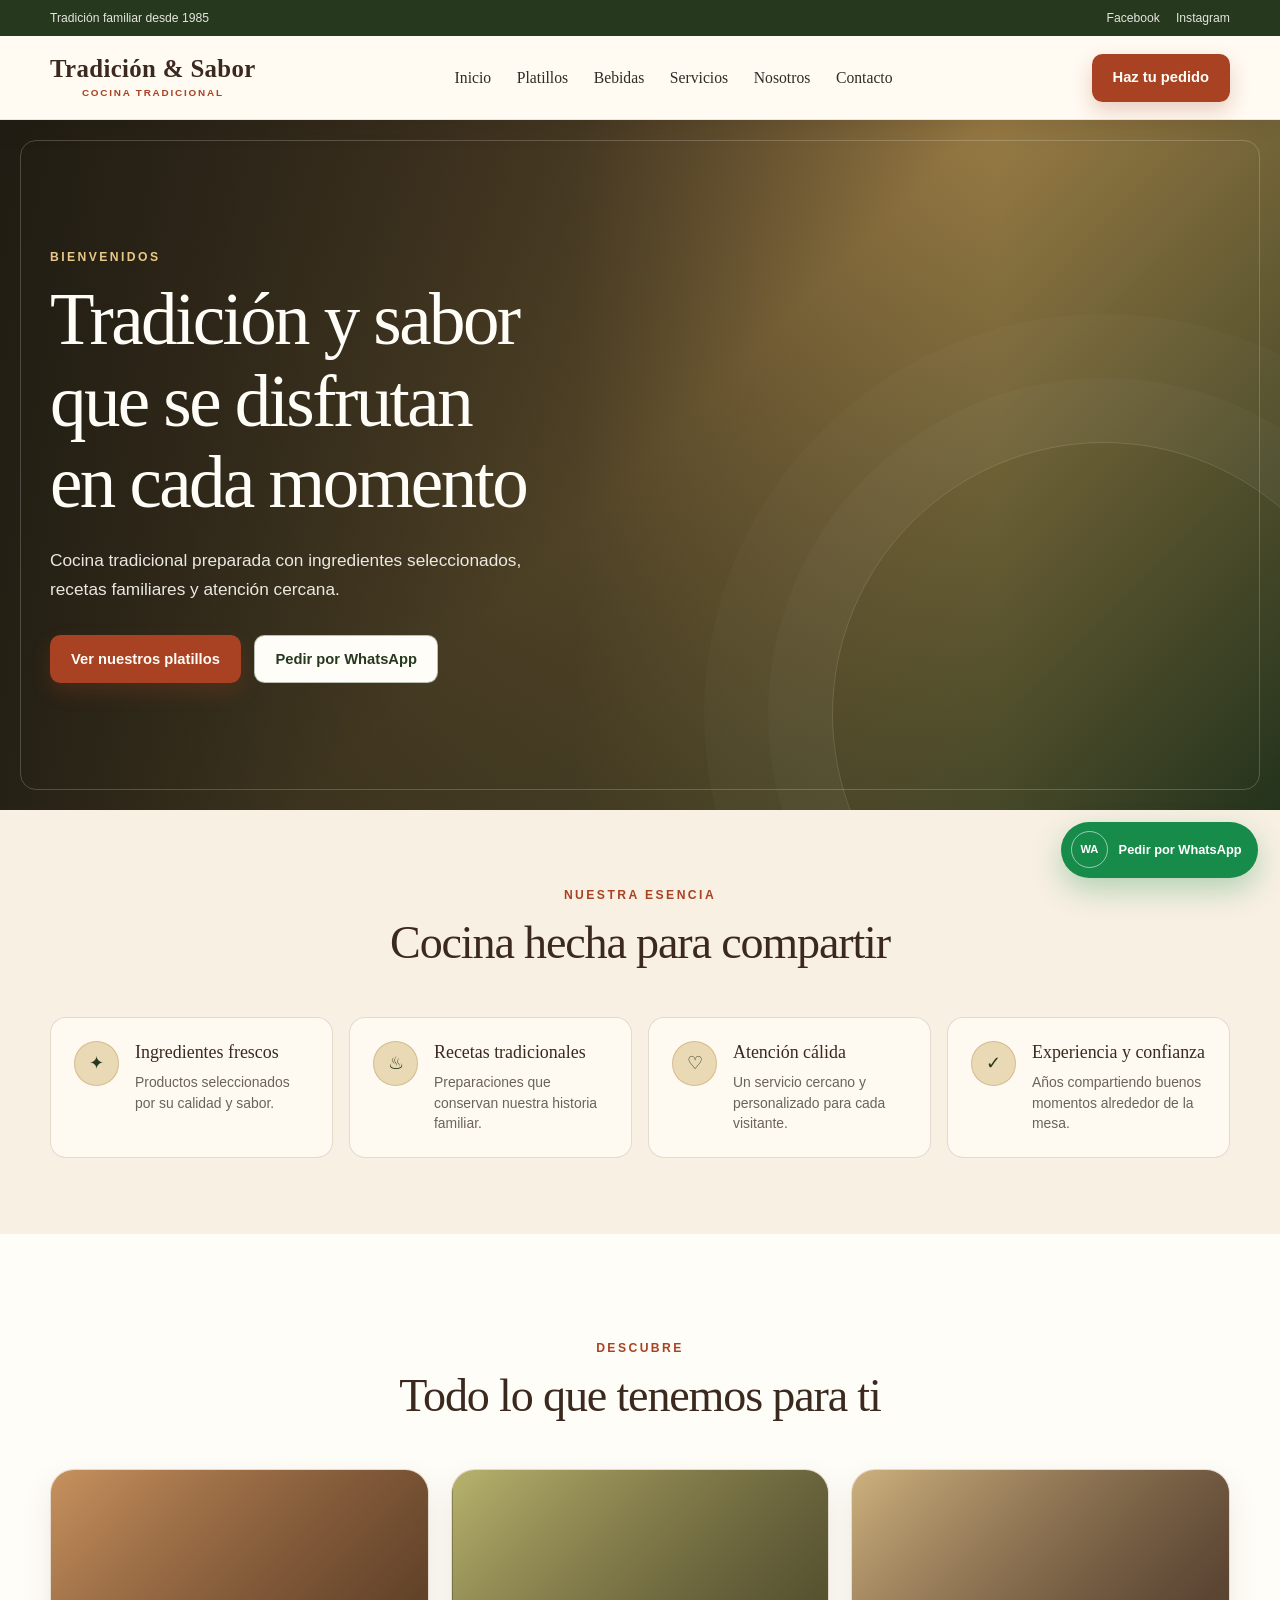
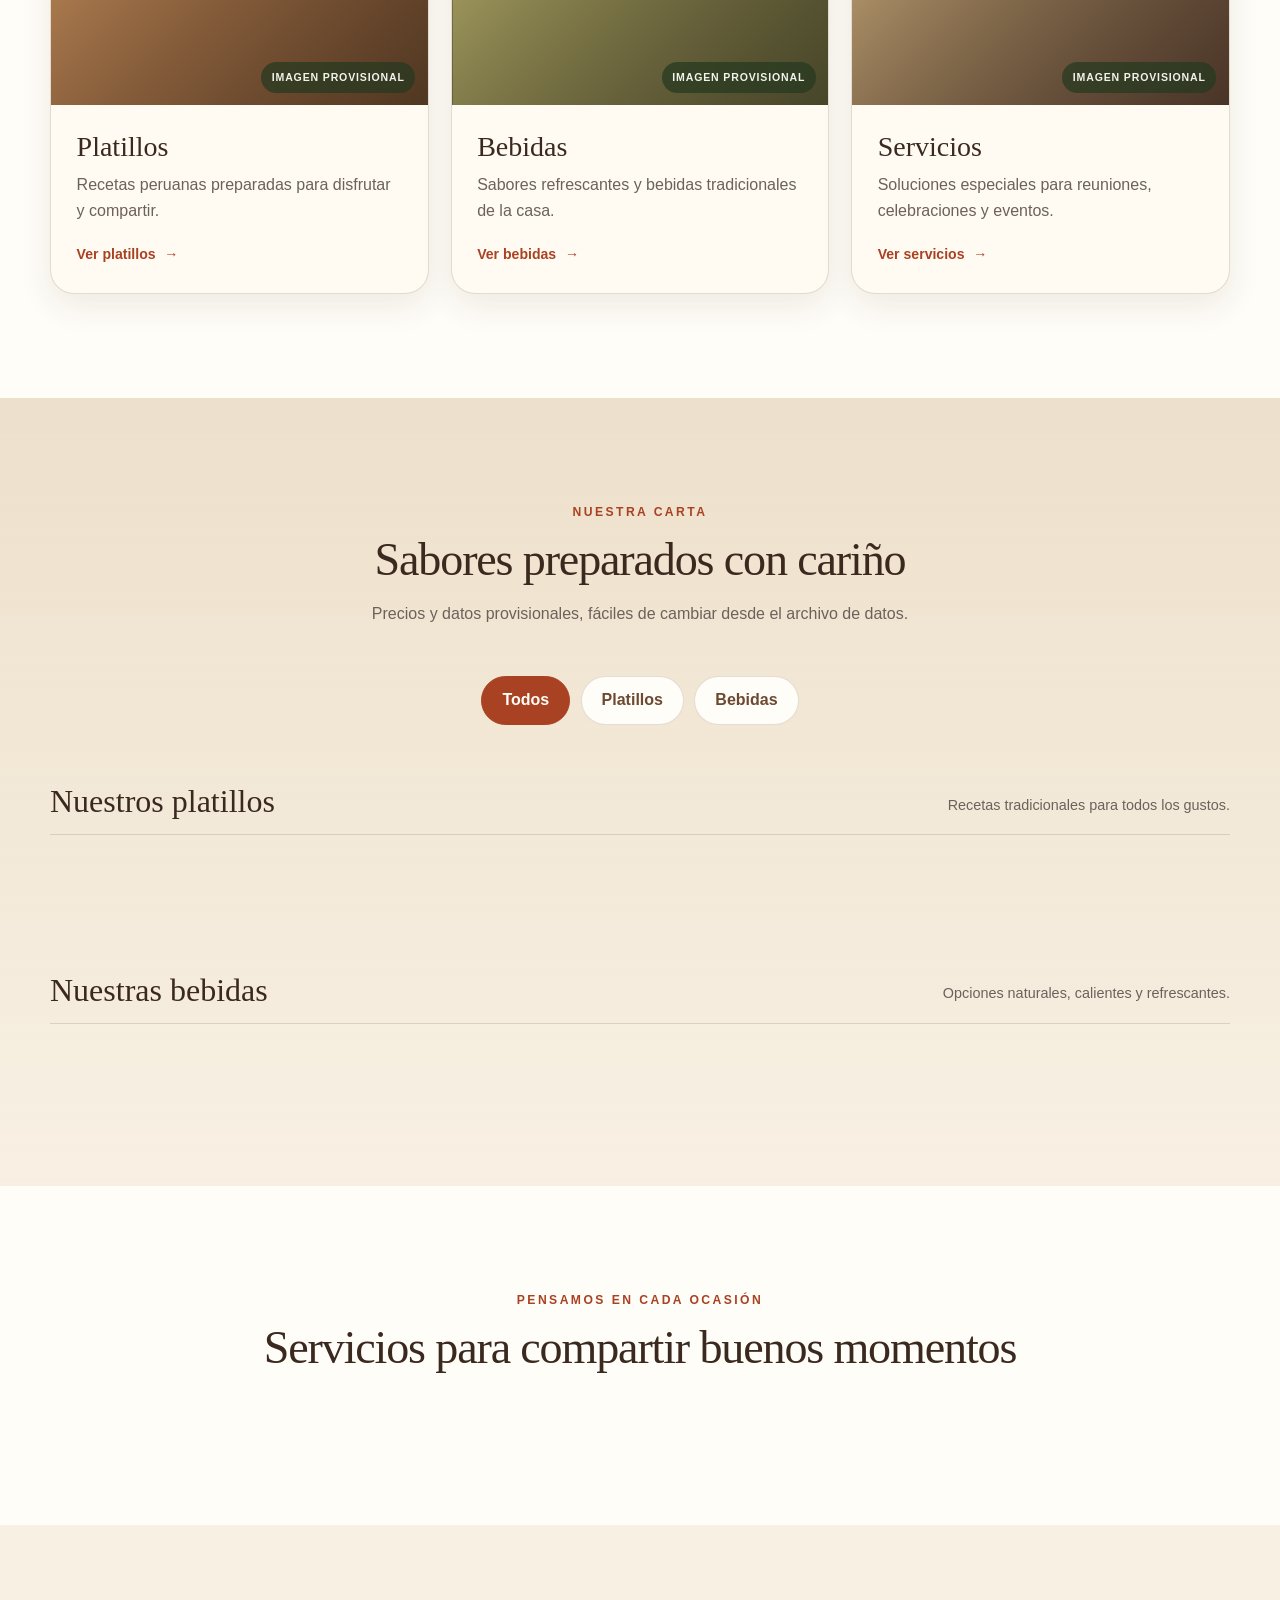
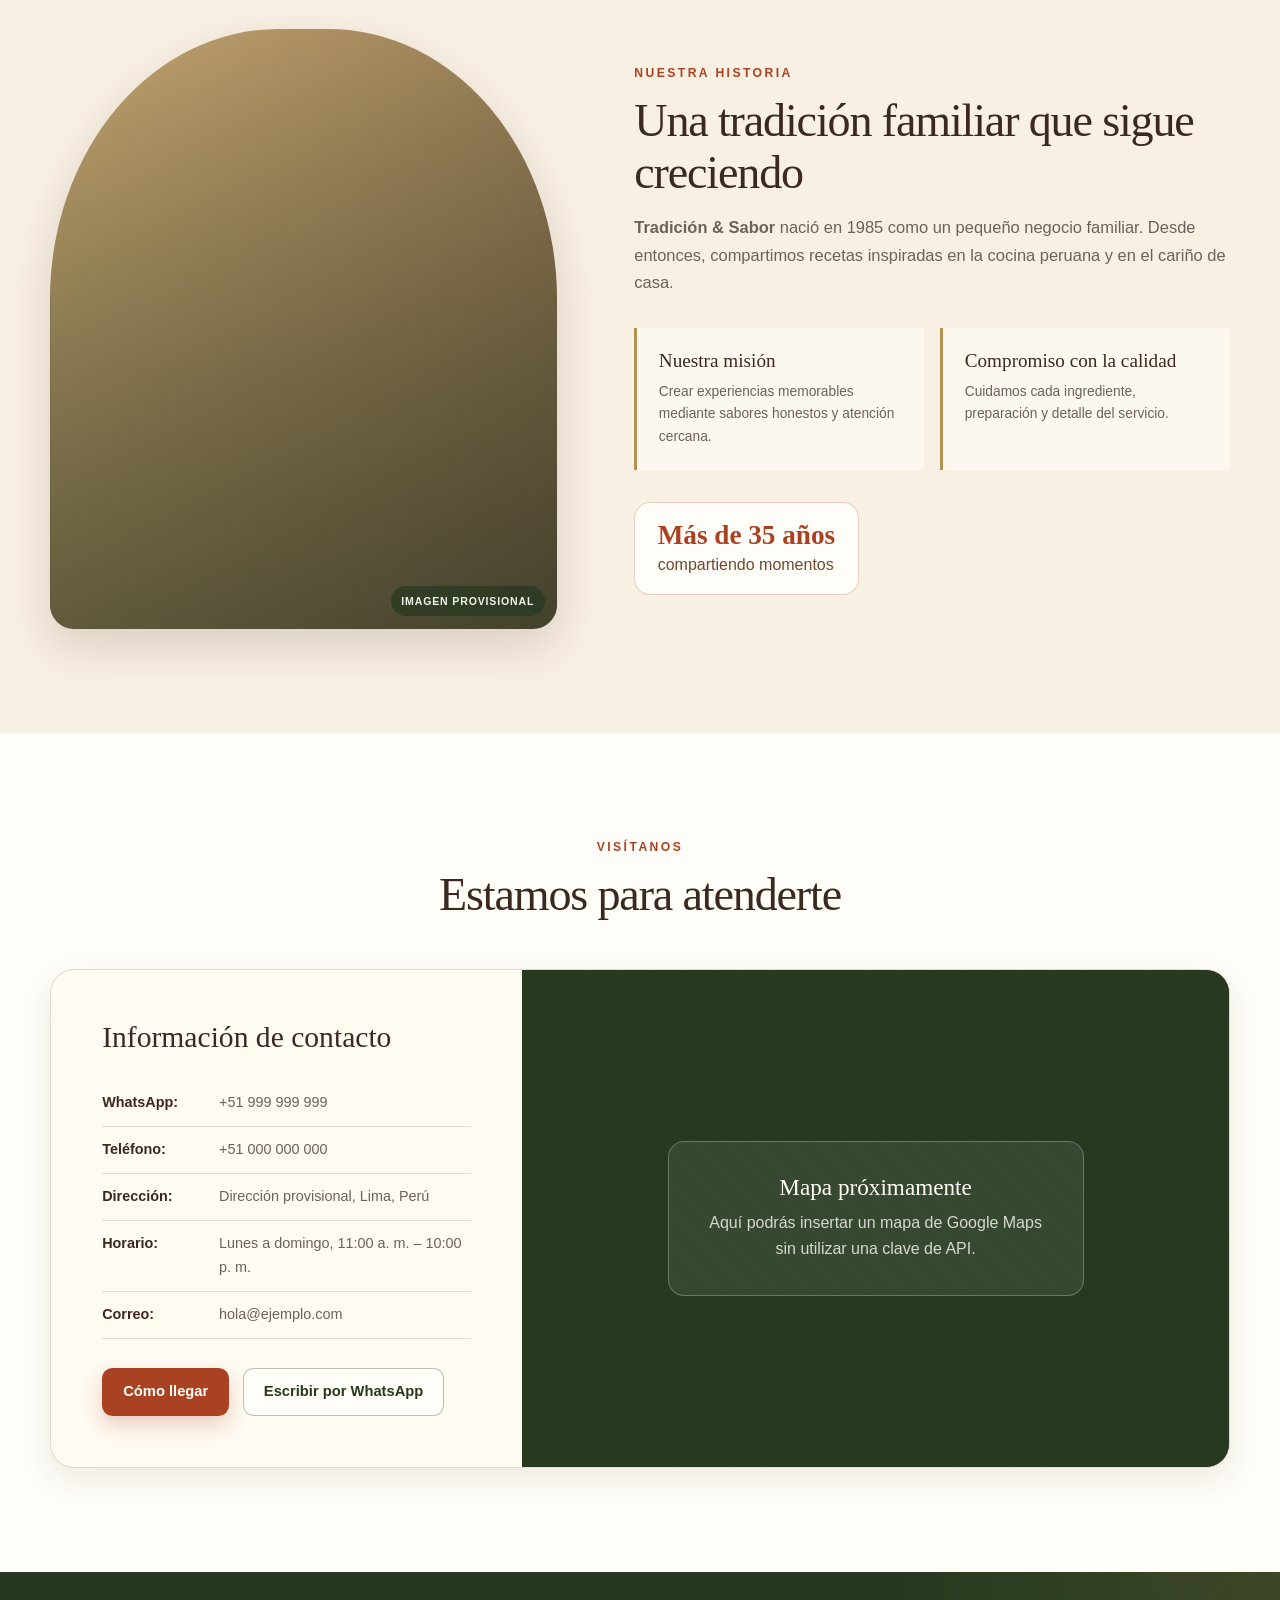
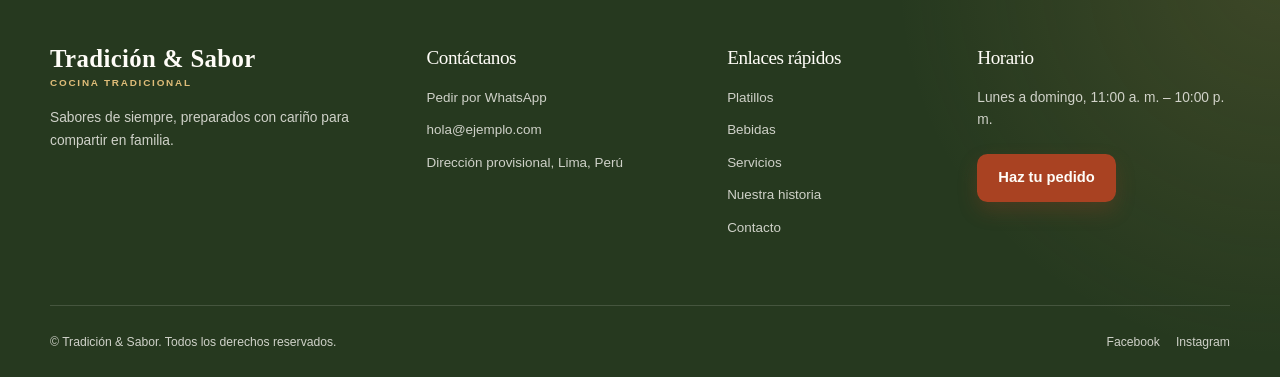
==== index.html @ 1f3e3277 "Publicar primera versión del sitio" ====
<!doctype html>
<html lang="es">
  <head>
    <meta charset="UTF-8">
    <meta name="viewport" content="width=device-width, initial-scale=1.0">
    <meta
      name="description"
      content="Tradición & Sabor: cocina peruana tradicional, bebidas de la casa y atención cálida para cada ocasión."
    >
    <title>Tradición &amp; Sabor | Cocina tradicional peruana</title>

    <link rel="stylesheet" href="css/styles.css">
    <link rel="stylesheet" href="css/responsive.css">
    <link rel="stylesheet" href="css/animations.css">

    <script src="js/data.js" defer></script>
    <script src="js/whatsapp.js" defer></script>
    <script src="js/modal.js" defer></script>
    <script src="js/app.js" defer></script>
  </head>
  <body>
    <a class="skip-link" href="#contenido-principal">Saltar al contenido principal</a>

    <header class="site-header" id="inicio">
      <div class="barra-superior">
        <div class="contenedor barra-superior__contenido">
          <p data-negocio="fraseTradicion">Tradición familiar desde 1985</p>

          <nav class="redes-sociales" aria-label="Redes sociales">
            <a
              href="#"
              data-red-social="facebook"
              target="_blank"
              rel="noopener noreferrer"
              aria-label="Visitar Facebook de Tradición y Sabor"
            >
              Facebook
            </a>
            <a
              href="#"
              data-red-social="instagram"
              target="_blank"
              rel="noopener noreferrer"
              aria-label="Visitar Instagram de Tradición y Sabor"
            >
              Instagram
            </a>
          </nav>
        </div>
      </div>

      <div class="navegacion-principal">
        <div class="contenedor navegacion-principal__contenido">
          <a class="marca" href="#inicio" aria-label="Tradición y Sabor, ir al inicio">
            <span class="marca__nombre" data-negocio="nombre">Tradición &amp; Sabor</span>
            <span class="marca__descripcion">Cocina tradicional</span>
          </a>

          <button
            class="boton-menu"
            id="boton-menu"
            type="button"
            aria-label="Abrir menú de navegación"
            aria-controls="menu-principal"
            aria-expanded="false"
          >
            <span aria-hidden="true"></span>
            <span aria-hidden="true"></span>
            <span aria-hidden="true"></span>
          </button>

          <nav class="menu-principal" id="menu-principal" aria-label="Navegación principal">
            <ul>
              <li><a href="#inicio">Inicio</a></li>
              <li><a href="#platillos">Platillos</a></li>
              <li><a href="#bebidas">Bebidas</a></li>
              <li><a href="#servicios">Servicios</a></li>
              <li><a href="#nosotros">Nosotros</a></li>
              <li><a href="#contacto">Contacto</a></li>
            </ul>
          </nav>

          <a class="boton boton--principal boton-pedido-header" href="#" data-whatsapp="general">
            Haz tu pedido
          </a>
        </div>
      </div>
    </header>

    <main id="contenido-principal">
      <section class="hero" aria-labelledby="titulo-principal">
        <div class="hero__imagen" role="img" aria-label="Ambiente cálido de un restaurante tradicional">
          <div class="contenedor hero__contenido">
            <p class="etiqueta">Bienvenidos</p>
            <h1 id="titulo-principal">Tradición y sabor que se disfrutan en cada momento</h1>
            <p>
              Cocina tradicional preparada con ingredientes seleccionados, recetas familiares y
              atención cercana.
            </p>

            <div class="grupo-botones">
              <a class="boton boton--principal" href="#platillos">Ver nuestros platillos</a>
              <a class="boton boton--secundario" href="#" data-whatsapp="general">
                Pedir por WhatsApp
              </a>
            </div>
          </div>
        </div>
      </section>

      <section class="valores seccion" aria-labelledby="titulo-valores">
        <div class="contenedor">
          <div class="encabezado-seccion">
            <p class="etiqueta">Nuestra esencia</p>
            <h2 id="titulo-valores">Cocina hecha para compartir</h2>
          </div>

          <ul class="valores__lista">
            <li class="valor">
              <span class="valor__icono" aria-hidden="true">✦</span>
              <div>
                <h3>Ingredientes frescos</h3>
                <p>Productos seleccionados por su calidad y sabor.</p>
              </div>
            </li>
            <li class="valor">
              <span class="valor__icono" aria-hidden="true">♨</span>
              <div>
                <h3>Recetas tradicionales</h3>
                <p>Preparaciones que conservan nuestra historia familiar.</p>
              </div>
            </li>
            <li class="valor">
              <span class="valor__icono" aria-hidden="true">♡</span>
              <div>
                <h3>Atención cálida</h3>
                <p>Un servicio cercano y personalizado para cada visitante.</p>
              </div>
            </li>
            <li class="valor">
              <span class="valor__icono" aria-hidden="true">✓</span>
              <div>
                <h3>Experiencia y confianza</h3>
                <p>Años compartiendo buenos momentos alrededor de la mesa.</p>
              </div>
            </li>
          </ul>
        </div>
      </section>

      <section class="categorias seccion" aria-labelledby="titulo-categorias">
        <div class="contenedor">
          <div class="encabezado-seccion">
            <p class="etiqueta">Descubre</p>
            <h2 id="titulo-categorias">Todo lo que tenemos para ti</h2>
          </div>

          <div class="categorias__cuadricula">
            <article class="categoria categoria--platillos">
              <div class="categoria__imagen" role="img" aria-label="Selección de platillos tradicionales"></div>
              <div class="categoria__contenido">
                <h3>Platillos</h3>
                <p>Recetas peruanas preparadas para disfrutar y compartir.</p>
                <a href="#platillos">Ver platillos <span aria-hidden="true">→</span></a>
              </div>
            </article>

            <article class="categoria categoria--bebidas">
              <div class="categoria__imagen" role="img" aria-label="Bebidas tradicionales y refrescantes"></div>
              <div class="categoria__contenido">
                <h3>Bebidas</h3>
                <p>Sabores refrescantes y bebidas tradicionales de la casa.</p>
                <a href="#bebidas">Ver bebidas <span aria-hidden="true">→</span></a>
              </div>
            </article>

            <article class="categoria categoria--servicios">
              <div class="categoria__imagen" role="img" aria-label="Mesa preparada para una celebración"></div>
              <div class="categoria__contenido">
                <h3>Servicios</h3>
                <p>Soluciones especiales para reuniones, celebraciones y eventos.</p>
                <a href="#servicios">Ver servicios <span aria-hidden="true">→</span></a>
              </div>
            </article>
          </div>
        </div>
      </section>

      <section class="carta seccion" id="carta" aria-labelledby="titulo-carta">
        <div class="contenedor">
          <div class="encabezado-seccion">
            <p class="etiqueta">Nuestra carta</p>
            <h2 id="titulo-carta">Sabores preparados con cariño</h2>
            <p>Precios y datos provisionales, fáciles de cambiar desde el archivo de datos.</p>
          </div>

          <div class="filtros" role="group" aria-label="Filtrar productos">
            <button class="filtro activo" type="button" data-filtro="todos" aria-pressed="true">
              Todos
            </button>
            <button class="filtro" type="button" data-filtro="platillo" aria-pressed="false">
              Platillos
            </button>
            <button class="filtro" type="button" data-filtro="bebida" aria-pressed="false">
              Bebidas
            </button>
          </div>

          <section class="grupo-productos" id="platillos" data-grupo="platillo" aria-labelledby="titulo-platillos">
            <div class="grupo-productos__encabezado">
              <h3 id="titulo-platillos">Nuestros platillos</h3>
              <p>Recetas tradicionales para todos los gustos.</p>
            </div>
            <div class="productos-cuadricula" id="lista-platillos" aria-live="polite">
              <!-- Las tarjetas de platillos se crearán desde js/data.js en la Etapa 6. -->
            </div>
          </section>

          <section class="grupo-productos" id="bebidas" data-grupo="bebida" aria-labelledby="titulo-bebidas">
            <div class="grupo-productos__encabezado">
              <h3 id="titulo-bebidas">Nuestras bebidas</h3>
              <p>Opciones naturales, calientes y refrescantes.</p>
            </div>
            <div class="productos-cuadricula" id="lista-bebidas" aria-live="polite">
              <!-- Las tarjetas de bebidas se crearán desde js/data.js en la Etapa 6. -->
            </div>
          </section>

          <p class="mensaje-sin-resultados" id="mensaje-sin-resultados" hidden>
            No hay productos disponibles para este filtro.
          </p>
        </div>
      </section>

      <section class="servicios seccion" id="servicios" aria-labelledby="titulo-servicios">
        <div class="contenedor">
          <div class="encabezado-seccion">
            <p class="etiqueta">Pensamos en cada ocasión</p>
            <h2 id="titulo-servicios">Servicios para compartir buenos momentos</h2>
          </div>

          <div class="servicios__cuadricula" id="lista-servicios">
            <!-- Las tarjetas de servicios se crearán desde js/data.js en la Etapa 6. -->
          </div>
        </div>
      </section>

      <section class="historia seccion" id="nosotros" aria-labelledby="titulo-historia">
        <div class="contenedor historia__distribucion">
          <div
            class="historia__imagen"
            role="img"
            aria-label="Familia compartiendo la tradición de su cocina"
          ></div>

          <div class="historia__contenido">
            <p class="etiqueta">Nuestra historia</p>
            <h2 id="titulo-historia">Una tradición familiar que sigue creciendo</h2>
            <p>
              <strong data-negocio="nombre">Tradición &amp; Sabor</strong> nació en
              <span data-negocio="fundacion">1985</span> como un pequeño negocio familiar. Desde
              entonces, compartimos recetas inspiradas en la cocina peruana y en el cariño de casa.
            </p>

            <div class="historia__detalle">
              <article>
                <h3>Nuestra misión</h3>
                <p>Crear experiencias memorables mediante sabores honestos y atención cercana.</p>
              </article>
              <article>
                <h3>Compromiso con la calidad</h3>
                <p>Cuidamos cada ingrediente, preparación y detalle del servicio.</p>
              </article>
            </div>

            <p class="historia__cifra">
              <strong>Más de 35 años</strong>
              <span>compartiendo momentos</span>
            </p>
          </div>
        </div>
      </section>

      <section class="contacto seccion" id="contacto" aria-labelledby="titulo-contacto">
        <div class="contenedor">
          <div class="encabezado-seccion">
            <p class="etiqueta">Visítanos</p>
            <h2 id="titulo-contacto">Estamos para atenderte</h2>
          </div>

          <div class="contacto__distribucion">
            <address class="contacto__datos">
              <h3>Información de contacto</h3>
              <ul>
                <li>
                  <strong>WhatsApp:</strong>
                  <a href="#" data-whatsapp="general" data-negocio="whatsappVisible">
                    +51 999 999 999
                  </a>
                </li>
                <li>
                  <strong>Teléfono:</strong>
                  <a href="tel:+51000000000" data-negocio="telefono">+51 000 000 000</a>
                </li>
                <li>
                  <strong>Dirección:</strong>
                  <span data-negocio="direccion">Dirección provisional, Lima, Perú</span>
                </li>
                <li>
                  <strong>Horario:</strong>
                  <span data-negocio="horario">Lunes a domingo, 11:00 a. m. – 10:00 p. m.</span>
                </li>
                <li>
                  <strong>Correo:</strong>
                  <a href="mailto:hola@ejemplo.com" data-negocio="correo">hola@ejemplo.com</a>
                </li>
              </ul>

              <div class="grupo-botones">
                <a
                  class="boton boton--principal"
                  href="#"
                  data-negocio-enlace="comoLlegar"
                  target="_blank"
                  rel="noopener noreferrer"
                >
                  Cómo llegar
                </a>
                <a class="boton boton--secundario" href="#" data-whatsapp="general">
                  Escribir por WhatsApp
                </a>
              </div>
            </address>

            <div class="mapa-provisional" role="region" aria-label="Ubicación del negocio">
              <div>
                <h3>Mapa próximamente</h3>
                <p>Aquí podrás insertar un mapa de Google Maps sin utilizar una clave de API.</p>
              </div>
            </div>
          </div>
        </div>
      </section>
    </main>

    <footer class="pie-pagina">
      <div class="contenedor pie-pagina__cuadricula">
        <div class="pie-pagina__marca">
          <a class="marca marca--pie" href="#inicio">
            <span class="marca__nombre" data-negocio="nombre">Tradición &amp; Sabor</span>
            <span class="marca__descripcion">Cocina tradicional</span>
          </a>
          <p>Sabores de siempre, preparados con cariño para compartir en familia.</p>
        </div>

        <div>
          <h2 class="pie-pagina__titulo">Contáctanos</h2>
          <ul>
            <li><a href="#" data-whatsapp="general">Pedir por WhatsApp</a></li>
            <li><a href="mailto:hola@ejemplo.com" data-negocio="correo">hola@ejemplo.com</a></li>
            <li><span data-negocio="direccion">Dirección provisional, Lima, Perú</span></li>
          </ul>
        </div>

        <div>
          <h2 class="pie-pagina__titulo">Enlaces rápidos</h2>
          <nav aria-label="Navegación del pie de página">
            <ul>
              <li><a href="#platillos">Platillos</a></li>
              <li><a href="#bebidas">Bebidas</a></li>
              <li><a href="#servicios">Servicios</a></li>
              <li><a href="#nosotros">Nuestra historia</a></li>
              <li><a href="#contacto">Contacto</a></li>
            </ul>
          </nav>
        </div>

        <div>
          <h2 class="pie-pagina__titulo">Horario</h2>
          <p data-negocio="horario">Lunes a domingo, 11:00 a. m. – 10:00 p. m.</p>
          <a class="boton boton--principal" href="#" data-whatsapp="general">Haz tu pedido</a>
        </div>
      </div>

      <div class="contenedor pie-pagina__inferior">
        <p>
          © <span id="anio-actual"></span>
          <span data-negocio="nombre">Tradición &amp; Sabor</span>. Todos los derechos reservados.
        </p>
        <nav aria-label="Redes sociales del pie de página">
          <a href="#" data-red-social="facebook" target="_blank" rel="noopener noreferrer">
            Facebook
          </a>
          <a href="#" data-red-social="instagram" target="_blank" rel="noopener noreferrer">
            Instagram
          </a>
        </nav>
      </div>
    </footer>

    <button
      class="boton-whatsapp-flotante"
      id="whatsapp-flotante"
      type="button"
      aria-label="Realizar un pedido por WhatsApp"
      data-whatsapp="general"
    >
      <span aria-hidden="true">WA</span>
      <span class="boton-whatsapp-flotante__texto">Pedir por WhatsApp</span>
    </button>

    <div class="modal" id="modal-producto" hidden>
      <div class="modal__fondo" data-cerrar-modal></div>
      <section
        class="modal__contenido"
        role="dialog"
        aria-modal="true"
        aria-labelledby="modal-titulo"
        aria-describedby="modal-descripcion"
        tabindex="-1"
      >
        <button
          class="modal__cerrar"
          id="modal-cerrar"
          type="button"
          aria-label="Cerrar información del producto"
          data-cerrar-modal
        >
          ×
        </button>

        <div class="modal__imagen-contenedor">
          <img id="modal-imagen" src="" alt="">
        </div>

        <div class="modal__informacion">
          <p class="etiqueta" id="modal-categoria"></p>
          <h2 id="modal-titulo"></h2>
          <p class="modal__precio" id="modal-precio"></p>
          <p id="modal-descripcion"></p>

          <h3>Ingredientes</h3>
          <ul id="modal-ingredientes"></ul>

          <div class="modal__alergenos" id="modal-alergenos">
            <h3>Alérgenos</h3>
            <p id="modal-alergenos-texto"></p>
          </div>

          <a class="boton boton--principal" id="modal-whatsapp" href="#" data-whatsapp="producto">
            Pedir por WhatsApp
          </a>
        </div>
      </section>
    </div>
  </body>
</html>
---- css/styles.css ----
/* =========================================================
   1. VARIABLES EDITABLES
   Cambia aquí colores, tipografías, tamaños y sombras.
   ========================================================= */
:root {
  --color-crema: #f8f0e3;
  --color-crema-claro: #fffaf2;
  --color-beige: #eadbc4;
  --color-beige-oscuro: #d9c29c;
  --color-terracota: #a94222;
  --color-terracota-oscuro: #813018;
  --color-marron: #6d4931;
  --color-marron-oscuro: #3b291f;
  --color-dorado: #b59150;
  --color-verde: #26391f;
  --color-verde-claro: #38502f;
  --color-blanco-calido: #fffdf8;
  --color-texto: #332b26;
  --color-texto-suave: #6b625b;
  --color-borde: rgba(109, 73, 49, 0.18);
  --color-whatsapp: #178c4a;

  --fuente-titulos: Georgia, "Times New Roman", serif;
  --fuente-textos: "Segoe UI", Tahoma, Geneva, Verdana, sans-serif;

  --ancho-contenido: 1180px;
  --radio-pequeno: 0.65rem;
  --radio-medio: 1rem;
  --radio-grande: 1.5rem;
  --sombra-suave: 0 12px 32px rgba(61, 39, 24, 0.09);
  --sombra-media: 0 18px 45px rgba(61, 39, 24, 0.16);
  --transicion: 180ms ease;
}

/* =========================================================
   2. BASE Y NORMALIZACIÓN
   ========================================================= */
*,
*::before,
*::after {
  box-sizing: border-box;
}

html {
  scroll-behavior: smooth;
  scroll-padding-top: 8.5rem;
}

body {
  min-width: 320px;
  margin: 0;
  overflow-x: hidden;
  color: var(--color-texto);
  background:
    radial-gradient(circle at 15% 10%, rgba(181, 145, 80, 0.08), transparent 22rem),
    var(--color-crema-claro);
  font-family: var(--fuente-textos);
  font-size: 1rem;
  line-height: 1.65;
  -webkit-font-smoothing: antialiased;
}

body.modal-abierto {
  overflow: hidden;
}

img {
  display: block;
  max-width: 100%;
}

a {
  color: inherit;
  text-decoration: none;
}

button,
input,
textarea,
select {
  font: inherit;
}

button,
a {
  -webkit-tap-highlight-color: transparent;
}

button {
  color: inherit;
}

ul {
  margin: 0;
  padding: 0;
  list-style: none;
}

p,
h1,
h2,
h3 {
  margin-top: 0;
}

h1,
h2,
h3 {
  color: var(--color-marron-oscuro);
  font-family: var(--fuente-titulos);
  font-weight: 500;
  line-height: 1.12;
}

h1 {
  max-width: 14ch;
  margin-bottom: 1.4rem;
  font-size: clamp(3rem, 5.7vw, 5.35rem);
  letter-spacing: -0.035em;
}

h2 {
  margin-bottom: 1rem;
  font-size: clamp(2.15rem, 3.6vw, 3.5rem);
  letter-spacing: -0.025em;
}

h3 {
  margin-bottom: 0.6rem;
  font-size: 1.45rem;
}

:focus-visible {
  outline: 3px solid var(--color-dorado);
  outline-offset: 4px;
}

::selection {
  color: var(--color-blanco-calido);
  background: var(--color-terracota);
}

[hidden] {
  display: none !important;
}

.contenedor {
  width: min(calc(100% - 3rem), var(--ancho-contenido));
  margin-inline: auto;
}

.seccion {
  padding-block: 6.5rem;
}

.skip-link {
  position: fixed;
  top: 0.75rem;
  left: 0.75rem;
  z-index: 2000;
  padding: 0.7rem 1rem;
  border-radius: var(--radio-pequeno);
  color: var(--color-blanco-calido);
  background: var(--color-terracota);
  font-weight: 700;
  transform: translateY(-160%);
}

.skip-link:focus {
  transform: translateY(0);
}

.etiqueta {
  margin-bottom: 0.75rem;
  color: var(--color-terracota);
  font-size: 0.76rem;
  font-weight: 800;
  letter-spacing: 0.2em;
  text-transform: uppercase;
}

.encabezado-seccion {
  max-width: 760px;
  margin: 0 auto 3rem;
  text-align: center;
}

.encabezado-seccion > p:last-child {
  max-width: 620px;
  margin-right: auto;
  margin-bottom: 0;
  margin-left: auto;
  color: var(--color-texto-suave);
}

/* =========================================================
   3. BOTONES
   ========================================================= */
.boton {
  display: inline-flex;
  min-height: 3rem;
  align-items: center;
  justify-content: center;
  gap: 0.55rem;
  padding: 0.78rem 1.25rem;
  border: 1px solid transparent;
  border-radius: var(--radio-pequeno);
  font-size: 0.92rem;
  font-weight: 750;
  line-height: 1.2;
  cursor: pointer;
  transition:
    color var(--transicion),
    background-color var(--transicion),
    border-color var(--transicion),
    transform var(--transicion),
    box-shadow var(--transicion);
}

.boton:hover {
  transform: translateY(-2px);
}

.boton--principal {
  color: var(--color-blanco-calido);
  background: var(--color-terracota);
  box-shadow: 0 9px 20px rgba(169, 66, 34, 0.24);
}

.boton--principal:hover {
  background: var(--color-terracota-oscuro);
  box-shadow: 0 12px 24px rgba(129, 48, 24, 0.28);
}

.boton--secundario {
  color: var(--color-verde);
  border-color: rgba(38, 57, 31, 0.32);
  background: var(--color-blanco-calido);
}

.boton--secundario:hover {
  border-color: var(--color-verde);
  background: var(--color-crema);
}

.grupo-botones {
  display: flex;
  flex-wrap: wrap;
  gap: 0.85rem;
}

/* =========================================================
   4. ENCABEZADO Y NAVEGACIÓN
   ========================================================= */
.site-header {
  position: sticky;
  top: 0;
  z-index: 1000;
  box-shadow: 0 6px 24px rgba(34, 28, 21, 0.12);
}

.barra-superior {
  color: rgba(255, 253, 248, 0.88);
  background: var(--color-verde);
}

.barra-superior__contenido {
  display: flex;
  min-height: 2.25rem;
  align-items: center;
  justify-content: space-between;
  gap: 1.5rem;
  font-size: 0.76rem;
}

.barra-superior p {
  margin: 0;
}

.redes-sociales {
  display: flex;
  gap: 1rem;
}

.redes-sociales a,
.pie-pagina__inferior a {
  transition: color var(--transicion);
}

.redes-sociales a:hover,
.pie-pagina__inferior a:hover {
  color: #e2bf7b;
}

.navegacion-principal {
  border-bottom: 1px solid rgba(109, 73, 49, 0.12);
  background: rgba(255, 250, 242, 0.97);
  backdrop-filter: blur(14px);
}

.navegacion-principal__contenido {
  display: grid;
  min-height: 5.2rem;
  grid-template-columns: auto 1fr auto;
  align-items: center;
  gap: 2rem;
}

.marca {
  display: inline-flex;
  flex-direction: column;
  align-items: center;
  color: var(--color-marron-oscuro);
  line-height: 1;
}

.marca__nombre {
  font-family: var(--fuente-titulos);
  font-size: 1.55rem;
  font-weight: 700;
  letter-spacing: 0.015em;
}

.marca__descripcion {
  margin-top: 0.35rem;
  color: var(--color-terracota);
  font-size: 0.62rem;
  font-weight: 800;
  letter-spacing: 0.18em;
  text-transform: uppercase;
}

.menu-principal {
  justify-self: center;
}

.menu-principal ul {
  display: flex;
  align-items: center;
  gap: clamp(1rem, 2vw, 1.8rem);
}

.menu-principal a {
  position: relative;
  display: block;
  padding-block: 0.85rem;
  font-family: var(--fuente-titulos);
  font-size: 0.98rem;
}

.menu-principal a::after {
  position: absolute;
  right: 0;
  bottom: 0.45rem;
  left: 0;
  height: 2px;
  background: var(--color-terracota);
  content: "";
  transform: scaleX(0);
  transition: transform var(--transicion);
}

.menu-principal a:hover::after,
.menu-principal a.activo::after {
  transform: scaleX(1);
}

.boton-menu {
  display: none;
  width: 3rem;
  height: 3rem;
  padding: 0.7rem;
  border: 1px solid var(--color-borde);
  border-radius: var(--radio-pequeno);
  background: transparent;
  cursor: pointer;
}

.boton-menu span {
  display: block;
  width: 100%;
  height: 2px;
  margin-block: 0.3rem;
  background: var(--color-marron-oscuro);
}

/* =========================================================
   5. PORTADA
   La foto futura debe llamarse portada-principal.jpg.
   El degradado funciona como marcador mientras no exista.
   ========================================================= */
.hero {
  color: var(--color-blanco-calido);
  background: var(--color-verde);
}

.hero__imagen {
  position: relative;
  min-height: min(690px, calc(100vh - 7.45rem));
  display: flex;
  align-items: center;
  overflow: hidden;
  isolation: isolate;
  background-color: #59402b;
  background-image:
    linear-gradient(90deg, rgba(25, 24, 16, 0.91) 0%, rgba(25, 24, 16, 0.65) 45%, rgba(25, 24, 16, 0.18) 78%),
    linear-gradient(135deg, #6d4931 0%, #b59150 50%, #26391f 100%),
    url("../assets/images/hero/portada-principal.jpg");
  background-position: center;
  background-size: cover;
}

.hero__imagen::before {
  position: absolute;
  z-index: -1;
  inset: 1.25rem;
  border: 1px solid rgba(255, 250, 242, 0.2);
  border-radius: var(--radio-medio);
  content: "";
  pointer-events: none;
}

.hero__imagen::after {
  position: absolute;
  z-index: -1;
  right: -6rem;
  bottom: -11rem;
  width: 34rem;
  height: 34rem;
  border: 1px solid rgba(255, 250, 242, 0.15);
  border-radius: 50%;
  box-shadow:
    0 0 0 4rem rgba(255, 250, 242, 0.025),
    0 0 0 8rem rgba(255, 250, 242, 0.02);
  content: "";
}

.hero__contenido {
  padding-block: 6.5rem;
}

.hero .etiqueta {
  color: #e8c989;
}

.hero h1 {
  color: var(--color-blanco-calido);
  text-wrap: balance;
}

.hero__contenido > p:not(.etiqueta) {
  max-width: 52ch;
  margin-bottom: 2rem;
  color: rgba(255, 253, 248, 0.9);
  font-size: 1.08rem;
}

/* =========================================================
   6. VALORES
   ========================================================= */
.valores {
  position: relative;
  padding-block: 4.7rem;
  background: var(--color-crema);
}

.valores__lista {
  display: grid;
  grid-template-columns: repeat(4, 1fr);
  gap: 1rem;
}

.valor {
  display: flex;
  min-height: 100%;
  align-items: flex-start;
  gap: 1rem;
  padding: 1.45rem;
  border: 1px solid var(--color-borde);
  border-radius: var(--radio-medio);
  background: rgba(255, 253, 248, 0.76);
}

.valor__icono {
  display: grid;
  width: 2.8rem;
  height: 2.8rem;
  flex: 0 0 2.8rem;
  place-items: center;
  border: 1px solid rgba(181, 145, 80, 0.4);
  border-radius: 50%;
  color: var(--color-verde);
  background: #ead9b5;
  font-size: 1.15rem;
}

.valor h3 {
  margin-top: 0.05rem;
  font-size: 1.12rem;
}

.valor p {
  margin-bottom: 0;
  color: var(--color-texto-suave);
  font-size: 0.87rem;
  line-height: 1.5;
}

/* =========================================================
   7. CATEGORÍAS DESTACADAS
   ========================================================= */
.categorias {
  background: var(--color-blanco-calido);
}

.categorias__cuadricula {
  display: grid;
  grid-template-columns: repeat(3, 1fr);
  gap: 1.35rem;
}

.categoria {
  overflow: hidden;
  border: 1px solid var(--color-borde);
  border-radius: var(--radio-grande);
  background: var(--color-crema-claro);
  box-shadow: var(--sombra-suave);
  transition:
    transform var(--transicion),
    box-shadow var(--transicion);
}

.categoria:hover {
  box-shadow: var(--sombra-media);
  transform: translateY(-5px);
}

.categoria__imagen {
  position: relative;
  min-height: 235px;
  overflow: hidden;
  background-color: var(--color-beige);
  background-position: center;
  background-size: cover;
  transition: transform 450ms ease;
}

.categoria:hover .categoria__imagen {
  transform: scale(1.025);
}

.categoria__imagen::after,
.historia__imagen::after {
  position: absolute;
  right: 0.8rem;
  bottom: 0.8rem;
  padding: 0.4rem 0.65rem;
  border-radius: 2rem;
  color: rgba(255, 253, 248, 0.94);
  background: rgba(38, 57, 31, 0.74);
  font-size: 0.66rem;
  font-weight: 700;
  letter-spacing: 0.08em;
  content: "IMAGEN PROVISIONAL";
}

.categoria--platillos .categoria__imagen {
  background-image:
    linear-gradient(135deg, rgba(129, 48, 24, 0.18), rgba(38, 57, 31, 0.5)),
    linear-gradient(135deg, #d6a76d, #7a3624),
    url("../assets/images/platillos/categoria-platillos.jpg");
}

.categoria--bebidas .categoria__imagen {
  background-image:
    linear-gradient(135deg, rgba(38, 57, 31, 0.08), rgba(38, 57, 31, 0.58)),
    linear-gradient(135deg, #c4bd73, #755837),
    url("../assets/images/bebidas/categoria-bebidas.jpg");
}

.categoria--servicios .categoria__imagen {
  background-image:
    linear-gradient(135deg, rgba(181, 145, 80, 0.14), rgba(59, 41, 31, 0.62)),
    linear-gradient(135deg, #d2b685, #604735),
    url("../assets/images/servicios/categoria-servicios.jpg");
}

.categoria__contenido {
  padding: 1.6rem;
}

.categoria__contenido h3 {
  font-size: 1.75rem;
}

.categoria__contenido p {
  min-height: 3.1em;
  margin-bottom: 1rem;
  color: var(--color-texto-suave);
}

.categoria__contenido a {
  color: var(--color-terracota);
  font-size: 0.88rem;
  font-weight: 800;
}

.categoria__contenido a span {
  display: inline-block;
  margin-left: 0.3rem;
  transition: transform var(--transicion);
}

.categoria__contenido a:hover span {
  transform: translateX(4px);
}

/* =========================================================
   8. CARTA, FILTROS Y TARJETAS DINÁMICAS
   Las tarjetas aparecerán en la Etapa 6.
   ========================================================= */
.carta {
  background:
    linear-gradient(rgba(234, 219, 196, 0.75), rgba(248, 240, 227, 0.94)),
    var(--color-crema);
}

.filtros {
  display: flex;
  justify-content: center;
  gap: 0.65rem;
  margin-bottom: 3.7rem;
}

.filtro {
  min-height: 2.85rem;
  padding: 0.65rem 1.25rem;
  border: 1px solid var(--color-borde);
  border-radius: 3rem;
  color: var(--color-marron);
  background: var(--color-blanco-calido);
  font-weight: 750;
  cursor: pointer;
  transition:
    color var(--transicion),
    background-color var(--transicion),
    border-color var(--transicion),
    transform var(--transicion);
}

.filtro:hover {
  border-color: var(--color-terracota);
  transform: translateY(-2px);
}

.filtro.activo,
.filtro[aria-pressed="true"] {
  color: var(--color-blanco-calido);
  border-color: var(--color-terracota);
  background: var(--color-terracota);
}

.grupo-productos + .grupo-productos {
  margin-top: 5rem;
}

.grupo-productos__encabezado {
  display: flex;
  align-items: end;
  justify-content: space-between;
  gap: 2rem;
  margin-bottom: 1.6rem;
  padding-bottom: 0.9rem;
  border-bottom: 1px solid var(--color-borde);
}

.grupo-productos__encabezado h3 {
  margin-bottom: 0;
  font-size: 2rem;
}

.grupo-productos__encabezado p {
  margin-bottom: 0.15rem;
  color: var(--color-texto-suave);
  font-size: 0.9rem;
}

.productos-cuadricula {
  display: grid;
  min-height: 2rem;
  grid-template-columns: repeat(3, 1fr);
  gap: 1.3rem;
}

.tarjeta-producto {
  display: flex;
  min-width: 0;
  height: 100%;
  flex-direction: column;
  overflow: hidden;
  border: 1px solid var(--color-borde);
  border-radius: var(--radio-medio);
  background: var(--color-blanco-calido);
  box-shadow: var(--sombra-suave);
  transition:
    transform var(--transicion),
    box-shadow var(--transicion);
}

.tarjeta-producto:hover {
  box-shadow: var(--sombra-media);
  transform: translateY(-5px);
}

.tarjeta-producto__imagen-contenedor {
  position: relative;
  aspect-ratio: 16 / 10;
  overflow: hidden;
  background:
    linear-gradient(135deg, rgba(169, 66, 34, 0.18), rgba(38, 57, 31, 0.42)),
    var(--color-beige);
}

.tarjeta-producto__imagen {
  width: 100%;
  height: 100%;
  object-fit: cover;
  transition: transform 450ms ease;
}

.tarjeta-producto:hover .tarjeta-producto__imagen {
  transform: scale(1.045);
}

.tarjeta-producto__categoria {
  position: absolute;
  top: 0.8rem;
  left: 0.8rem;
  padding: 0.32rem 0.65rem;
  border-radius: 2rem;
  color: var(--color-blanco-calido);
  background: rgba(38, 57, 31, 0.84);
  font-size: 0.66rem;
  font-weight: 800;
  letter-spacing: 0.08em;
  text-transform: uppercase;
}

.tarjeta-producto__contenido {
  display: flex;
  flex: 1;
  flex-direction: column;
  padding: 1.25rem;
}

.tarjeta-producto__encabezado {
  display: flex;
  align-items: start;
  justify-content: space-between;
  gap: 1rem;
}

.tarjeta-producto h4 {
  margin: 0;
  color: var(--color-marron-oscuro);
  font-family: var(--fuente-titulos);
  font-size: 1.35rem;
  font-weight: 600;
  line-height: 1.2;
}

.tarjeta-producto__precio {
  flex: 0 0 auto;
  color: var(--color-terracota);
  font-weight: 850;
}

.tarjeta-producto__descripcion {
  margin-block: 0.75rem 1rem;
  color: var(--color-texto-suave);
  font-size: 0.88rem;
  line-height: 1.55;
}

.tarjeta-producto__acciones {
  display: flex;
  gap: 0.6rem;
  margin-top: auto;
}

.tarjeta-producto__acciones .boton {
  flex: 1;
  padding-inline: 0.75rem;
  font-size: 0.8rem;
}

.mensaje-sin-resultados {
  padding: 2rem;
  border: 1px dashed var(--color-beige-oscuro);
  border-radius: var(--radio-medio);
  color: var(--color-texto-suave);
  background: var(--color-blanco-calido);
  text-align: center;
}

/* =========================================================
   9. SERVICIOS
   ========================================================= */
.servicios {
  background: var(--color-blanco-calido);
}

.servicios__cuadricula {
  display: grid;
  grid-template-columns: repeat(3, 1fr);
  gap: 1.35rem;
}

.tarjeta-servicio {
  position: relative;
  min-height: 390px;
  display: flex;
  align-items: flex-end;
  overflow: hidden;
  border-radius: var(--radio-grande);
  color: var(--color-blanco-calido);
  background: var(--color-verde-claro);
  box-shadow: var(--sombra-suave);
  isolation: isolate;
}

.tarjeta-servicio__imagen {
  position: absolute;
  z-index: -2;
  width: 100%;
  height: 100%;
  inset: 0;
  object-fit: cover;
  transition: transform 500ms ease;
}

.tarjeta-servicio::after {
  position: absolute;
  z-index: -1;
  inset: 0;
  background: linear-gradient(to top, rgba(31, 31, 21, 0.92), rgba(31, 31, 21, 0.12) 72%);
  content: "";
}

.tarjeta-servicio:hover .tarjeta-servicio__imagen {
  transform: scale(1.05);
}

.tarjeta-servicio__contenido {
  width: 100%;
  padding: 1.55rem;
}

.tarjeta-servicio h3 {
  color: var(--color-blanco-calido);
  font-size: 1.7rem;
}

.tarjeta-servicio p {
  color: rgba(255, 253, 248, 0.86);
  font-size: 0.89rem;
}

.tarjeta-servicio .boton--secundario {
  border-color: rgba(255, 253, 248, 0.7);
}

/* =========================================================
   10. HISTORIA
   ========================================================= */
.historia {
  overflow: hidden;
  background: var(--color-crema);
}

.historia__distribucion {
  display: grid;
  grid-template-columns: minmax(0, 0.92fr) minmax(0, 1.08fr);
  align-items: center;
  gap: clamp(3rem, 6vw, 6rem);
}

.historia__imagen {
  position: relative;
  min-height: 600px;
  border-radius: 45% 45% var(--radio-grande) var(--radio-grande);
  background-color: var(--color-beige);
  background-image:
    linear-gradient(180deg, rgba(181, 145, 80, 0.1), rgba(38, 57, 31, 0.42)),
    linear-gradient(135deg, #c6a873, #594735),
    url("../assets/images/nosotros/nuestra-historia.jpg");
  background-position: center;
  background-size: cover;
  box-shadow: var(--sombra-media);
}

.historia__contenido > p:not(.etiqueta, .historia__cifra) {
  color: var(--color-texto-suave);
  font-size: 1.03rem;
}

.historia__detalle {
  display: grid;
  grid-template-columns: repeat(2, 1fr);
  gap: 1rem;
  margin-block: 2rem;
}

.historia__detalle article {
  padding: 1.35rem;
  border-left: 3px solid var(--color-dorado);
  background: rgba(255, 253, 248, 0.62);
}

.historia__detalle h3 {
  font-size: 1.2rem;
}

.historia__detalle p {
  margin-bottom: 0;
  color: var(--color-texto-suave);
  font-size: 0.86rem;
}

.historia__cifra {
  display: inline-flex;
  flex-direction: column;
  margin-bottom: 0;
  padding: 1rem 1.4rem;
  border: 1px solid rgba(169, 66, 34, 0.25);
  border-radius: var(--radio-medio);
  color: var(--color-marron);
  background: var(--color-blanco-calido);
}

.historia__cifra strong {
  color: var(--color-terracota);
  font-family: var(--fuente-titulos);
  font-size: 1.7rem;
  line-height: 1.2;
}

/* =========================================================
   11. CONTACTO
   ========================================================= */
.contacto {
  background: var(--color-blanco-calido);
}

.contacto__distribucion {
  display: grid;
  grid-template-columns: minmax(0, 0.8fr) minmax(0, 1.2fr);
  overflow: hidden;
  border: 1px solid var(--color-borde);
  border-radius: var(--radio-grande);
  background: var(--color-crema-claro);
  box-shadow: var(--sombra-suave);
}

.contacto__datos {
  padding: clamp(2rem, 4vw, 3.5rem);
  font-style: normal;
}

.contacto__datos h3 {
  margin-bottom: 1.6rem;
  font-size: 1.85rem;
}

.contacto__datos li {
  display: grid;
  grid-template-columns: 6.5rem 1fr;
  gap: 0.8rem;
  padding-block: 0.7rem;
  border-bottom: 1px solid var(--color-borde);
  color: var(--color-texto-suave);
  font-size: 0.9rem;
}

.contacto__datos li strong {
  color: var(--color-marron-oscuro);
}

.contacto__datos a:not(.boton):hover {
  color: var(--color-terracota);
}

.contacto__datos .grupo-botones {
  margin-top: 1.8rem;
}

.mapa-provisional {
  min-height: 470px;
  display: grid;
  place-items: center;
  padding: 2rem;
  background:
    linear-gradient(rgba(38, 57, 31, 0.88), rgba(38, 57, 31, 0.88)),
    repeating-linear-gradient(45deg, transparent 0 20px, rgba(255, 255, 255, 0.1) 20px 22px),
    var(--color-verde);
  text-align: center;
}

.mapa-provisional div {
  max-width: 26rem;
  padding: 2rem;
  border: 1px solid rgba(255, 253, 248, 0.25);
  border-radius: var(--radio-medio);
  color: rgba(255, 253, 248, 0.8);
  background: rgba(255, 253, 248, 0.08);
}

.mapa-provisional h3 {
  color: var(--color-blanco-calido);
}

.mapa-provisional p {
  margin-bottom: 0;
}

/* =========================================================
   12. PIE DE PÁGINA
   ========================================================= */
.pie-pagina {
  color: rgba(255, 253, 248, 0.78);
  background:
    radial-gradient(circle at 100% 0, rgba(181, 145, 80, 0.16), transparent 24rem),
    var(--color-verde);
}

.pie-pagina__cuadricula {
  display: grid;
  grid-template-columns: 1.3fr 1fr 0.8fr 1fr;
  gap: 3rem;
  padding-block: 4.7rem 3.5rem;
}

.marca--pie {
  align-items: flex-start;
  margin-bottom: 1.2rem;
  color: var(--color-blanco-calido);
}

.marca--pie .marca__descripcion {
  color: #dfbd79;
}

.pie-pagina__marca p,
.pie-pagina__cuadricula > div > p {
  font-size: 0.86rem;
}

.pie-pagina__titulo {
  margin-bottom: 1.1rem;
  color: var(--color-blanco-calido);
  font-family: var(--fuente-titulos);
  font-size: 1.2rem;
}

.pie-pagina li {
  margin-bottom: 0.65rem;
  font-size: 0.84rem;
}

.pie-pagina li a {
  transition: color var(--transicion);
}

.pie-pagina li a:hover {
  color: #dfbd79;
}

.pie-pagina .boton {
  margin-top: 0.5rem;
}

.pie-pagina__inferior {
  display: flex;
  min-height: 4.5rem;
  align-items: center;
  justify-content: space-between;
  gap: 2rem;
  border-top: 1px solid rgba(255, 253, 248, 0.14);
  font-size: 0.76rem;
}

.pie-pagina__inferior p {
  margin: 0;
}

.pie-pagina__inferior nav {
  display: flex;
  gap: 1rem;
}

/* =========================================================
   13. BOTÓN FLOTANTE DE WHATSAPP
   ========================================================= */
.boton-whatsapp-flotante {
  position: fixed;
  right: 1.4rem;
  bottom: 1.4rem;
  z-index: 900;
  display: flex;
  min-height: 3.5rem;
  align-items: center;
  gap: 0.65rem;
  padding: 0.55rem 1rem 0.55rem 0.6rem;
  border: 0;
  border-radius: 3rem;
  color: white;
  background: var(--color-whatsapp);
  box-shadow: 0 12px 30px rgba(23, 140, 74, 0.3);
  font-size: 0.8rem;
  font-weight: 800;
  cursor: pointer;
  transition:
    background-color var(--transicion),
    transform var(--transicion),
    box-shadow var(--transicion);
}

.boton-whatsapp-flotante:hover {
  background: #0e743b;
  box-shadow: 0 15px 35px rgba(23, 140, 74, 0.38);
  transform: translateY(-3px);
}

.boton-whatsapp-flotante > span:first-child {
  display: grid;
  width: 2.35rem;
  height: 2.35rem;
  place-items: center;
  border: 1px solid rgba(255, 255, 255, 0.55);
  border-radius: 50%;
  font-size: 0.7rem;
}

/* =========================================================
   14. MODAL DE PRODUCTO
   El comportamiento se programará en la Etapa 8.
   ========================================================= */
.modal {
  position: fixed;
  z-index: 1500;
  display: grid;
  overflow-y: auto;
  padding: 2rem;
  inset: 0;
  place-items: center;
}

.modal__fondo {
  position: fixed;
  background: rgba(24, 22, 18, 0.76);
  backdrop-filter: blur(5px);
  inset: 0;
}

.modal__contenido {
  position: relative;
  z-index: 1;
  display: grid;
  width: min(920px, 100%);
  max-height: calc(100vh - 4rem);
  grid-template-columns: minmax(0, 0.9fr) minmax(0, 1.1fr);
  overflow: auto;
  border: 1px solid rgba(255, 253, 248, 0.45);
  border-radius: var(--radio-grande);
  background: var(--color-blanco-calido);
  box-shadow: 0 30px 80px rgba(24, 22, 18, 0.35);
}

.modal__cerrar {
  position: absolute;
  top: 0.8rem;
  right: 0.8rem;
  z-index: 2;
  display: grid;
  width: 2.7rem;
  height: 2.7rem;
  padding: 0;
  border: 1px solid var(--color-borde);
  border-radius: 50%;
  background: var(--color-blanco-calido);
  font-size: 1.6rem;
  line-height: 1;
  cursor: pointer;
  place-items: center;
}

.modal__imagen-contenedor {
  min-height: 570px;
  background:
    linear-gradient(135deg, rgba(169, 66, 34, 0.15), rgba(38, 57, 31, 0.4)),
    var(--color-beige);
}

.modal__imagen-contenedor img {
  width: 100%;
  height: 100%;
  object-fit: cover;
}

.modal__informacion {
  align-self: center;
  padding: 3.5rem;
}

.modal__informacion h2 {
  font-size: 2.5rem;
}

.modal__precio {
  color: var(--color-terracota);
  font-size: 1.35rem;
  font-weight: 850;
}

.modal__informacion > p:not(.etiqueta, .modal__precio) {
  color: var(--color-texto-suave);
}

.modal__informacion h3 {
  margin-top: 1.4rem;
  font-size: 1.1rem;
}

.modal__informacion ul {
  display: grid;
  grid-template-columns: repeat(2, 1fr);
  gap: 0.4rem 1rem;
  color: var(--color-texto-suave);
  font-size: 0.85rem;
}

.modal__informacion li::before {
  margin-right: 0.5rem;
  color: var(--color-dorado);
  content: "•";
}

.modal__alergenos {
  margin-block: 1.5rem;
  padding: 0.9rem 1rem;
  border-left: 3px solid var(--color-dorado);
  background: var(--color-crema);
}

.modal__alergenos h3 {
  margin-top: 0;
  margin-bottom: 0.25rem;
}

.modal__alergenos p {
  margin-bottom: 0;
  color: var(--color-texto-suave);
  font-size: 0.82rem;
}
---- css/responsive.css ----
/* Adaptaciones para tablet y celular: se desarrollarán en la Etapa 4. */
---- css/animations.css ----
/* Animaciones discretas: se desarrollarán en la Etapa 10. */
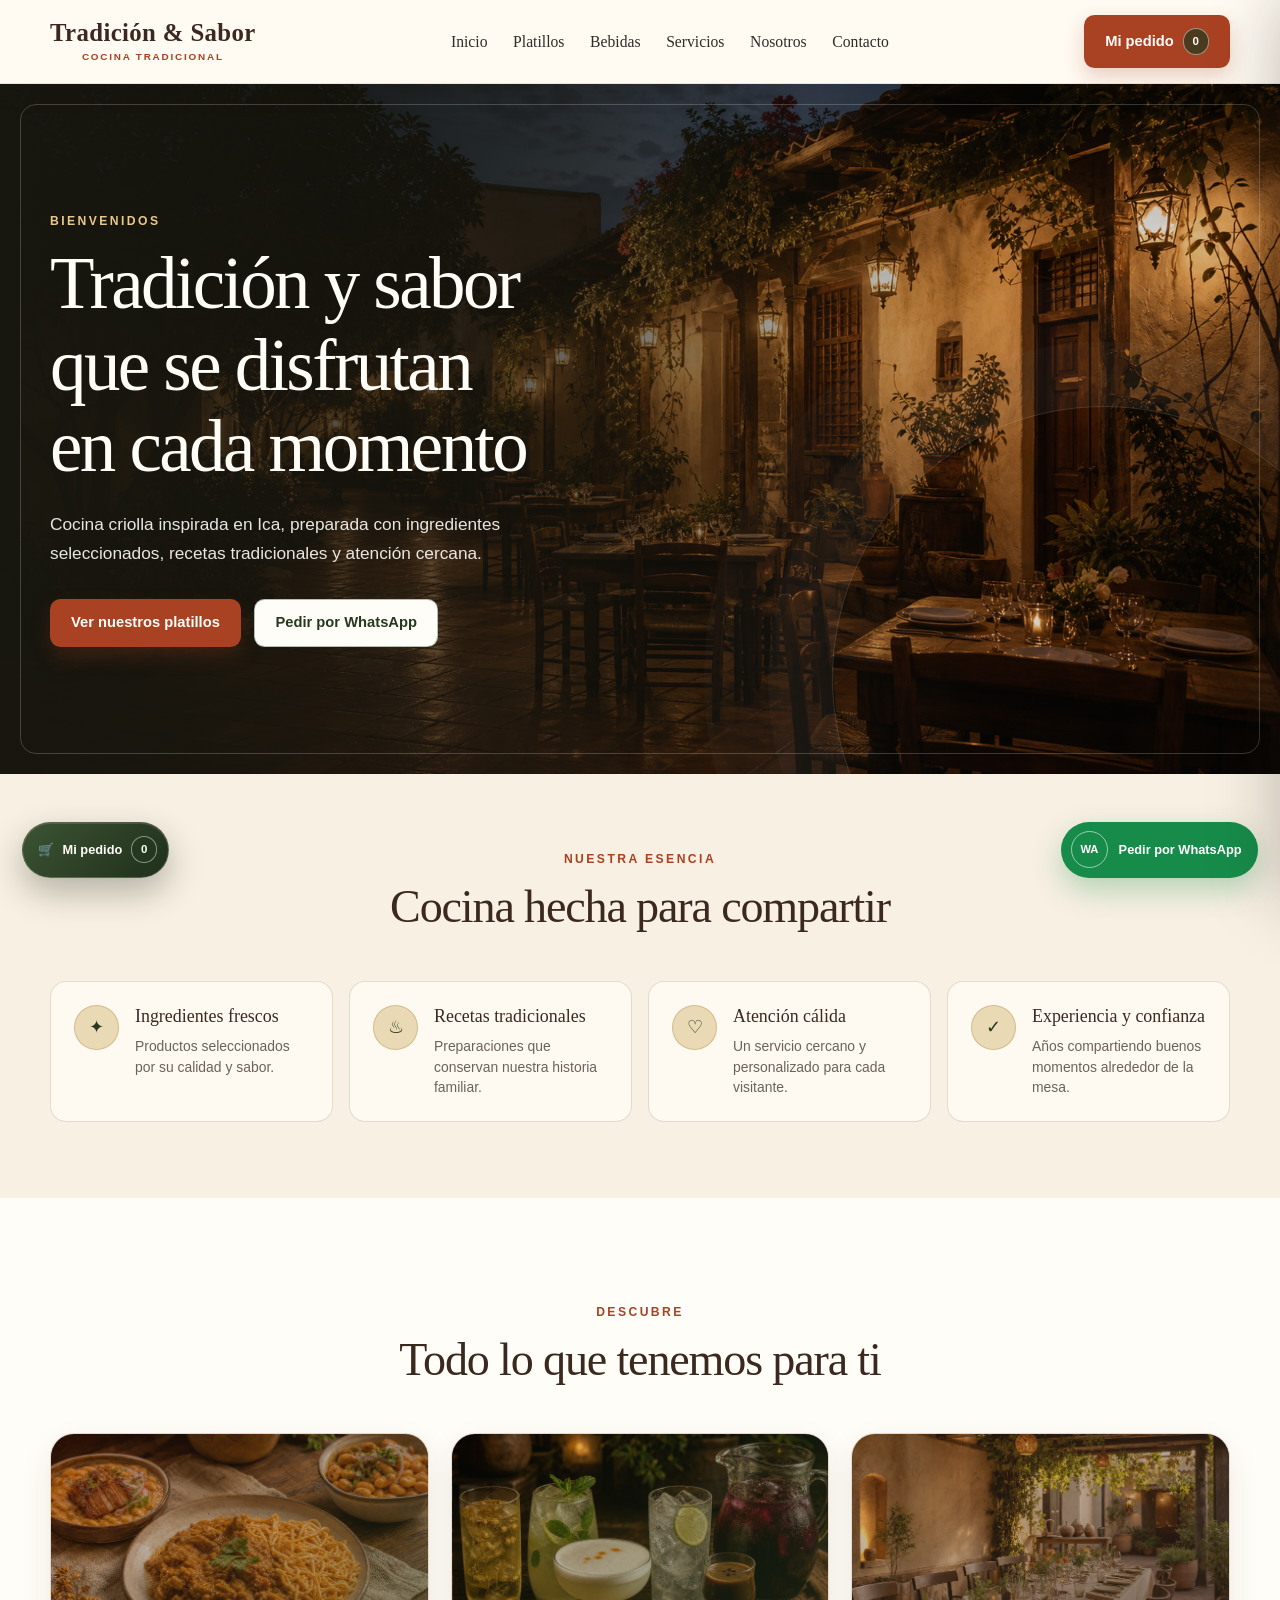
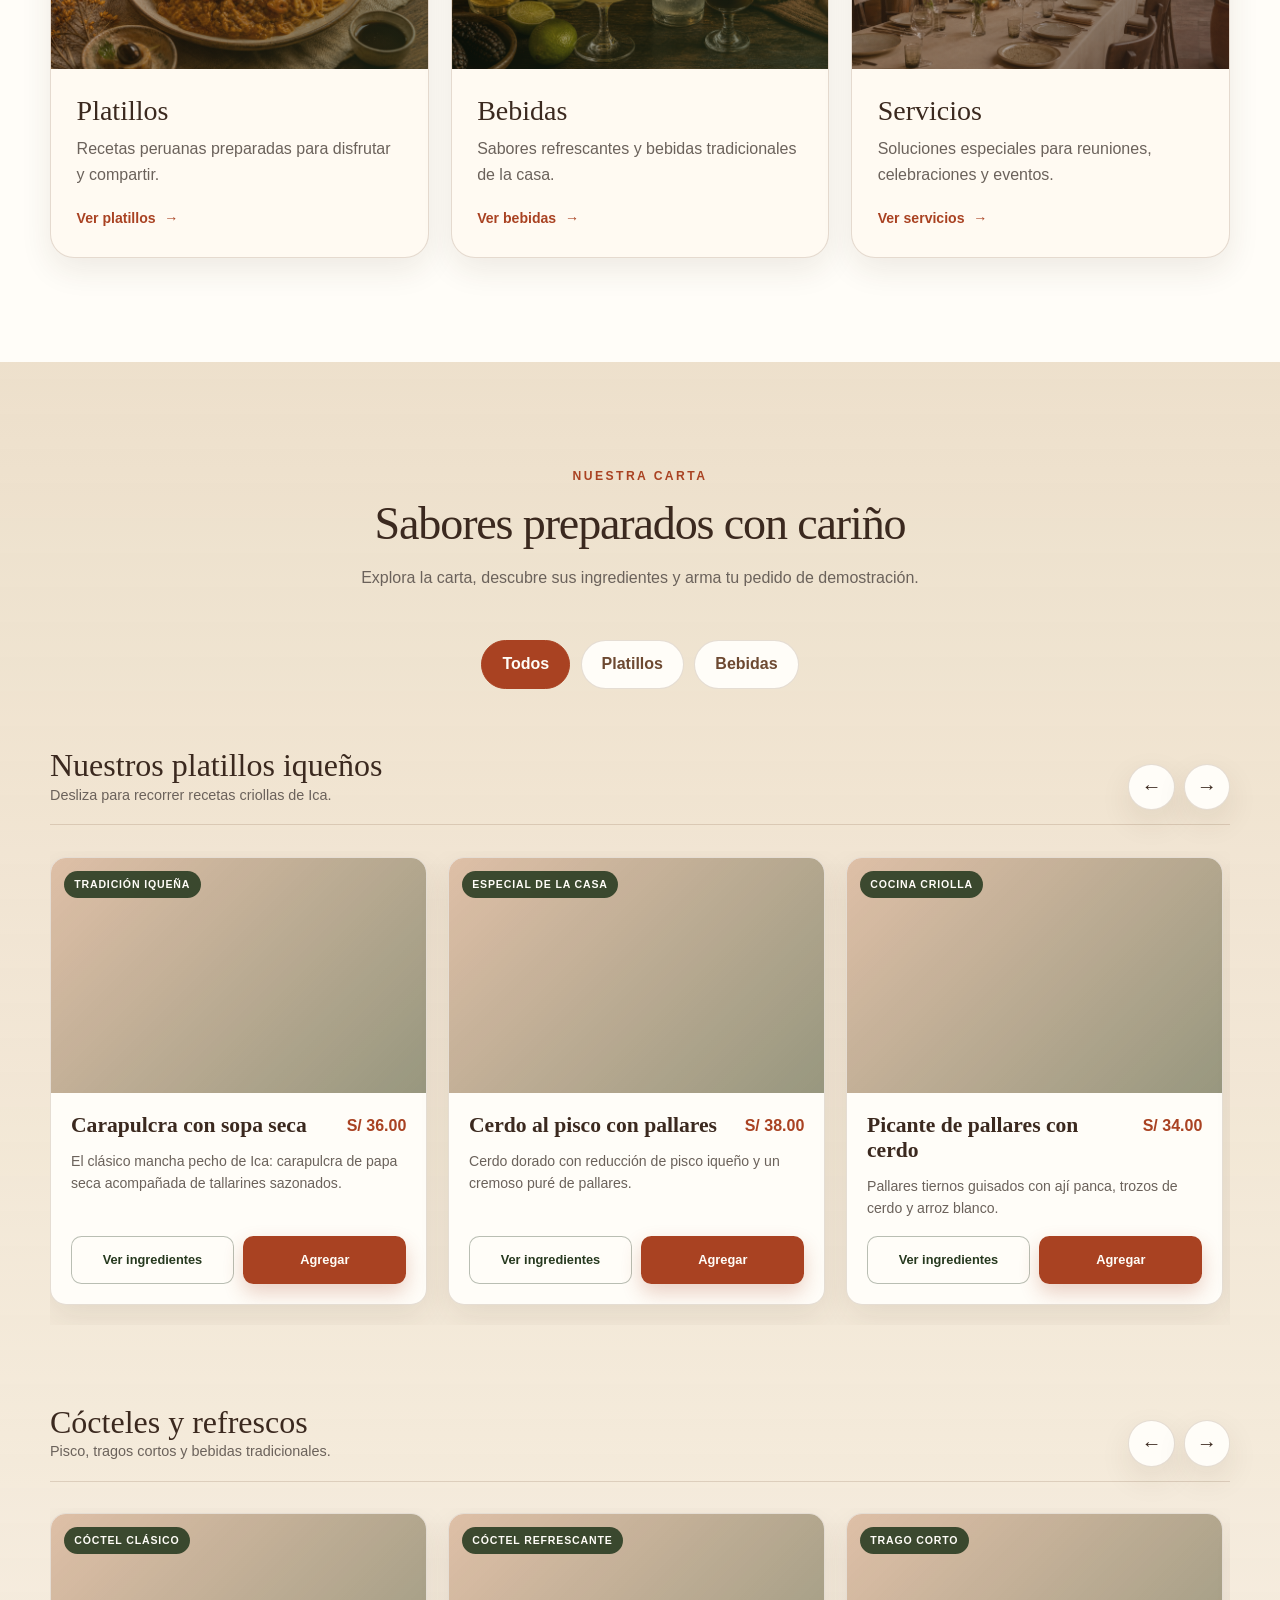
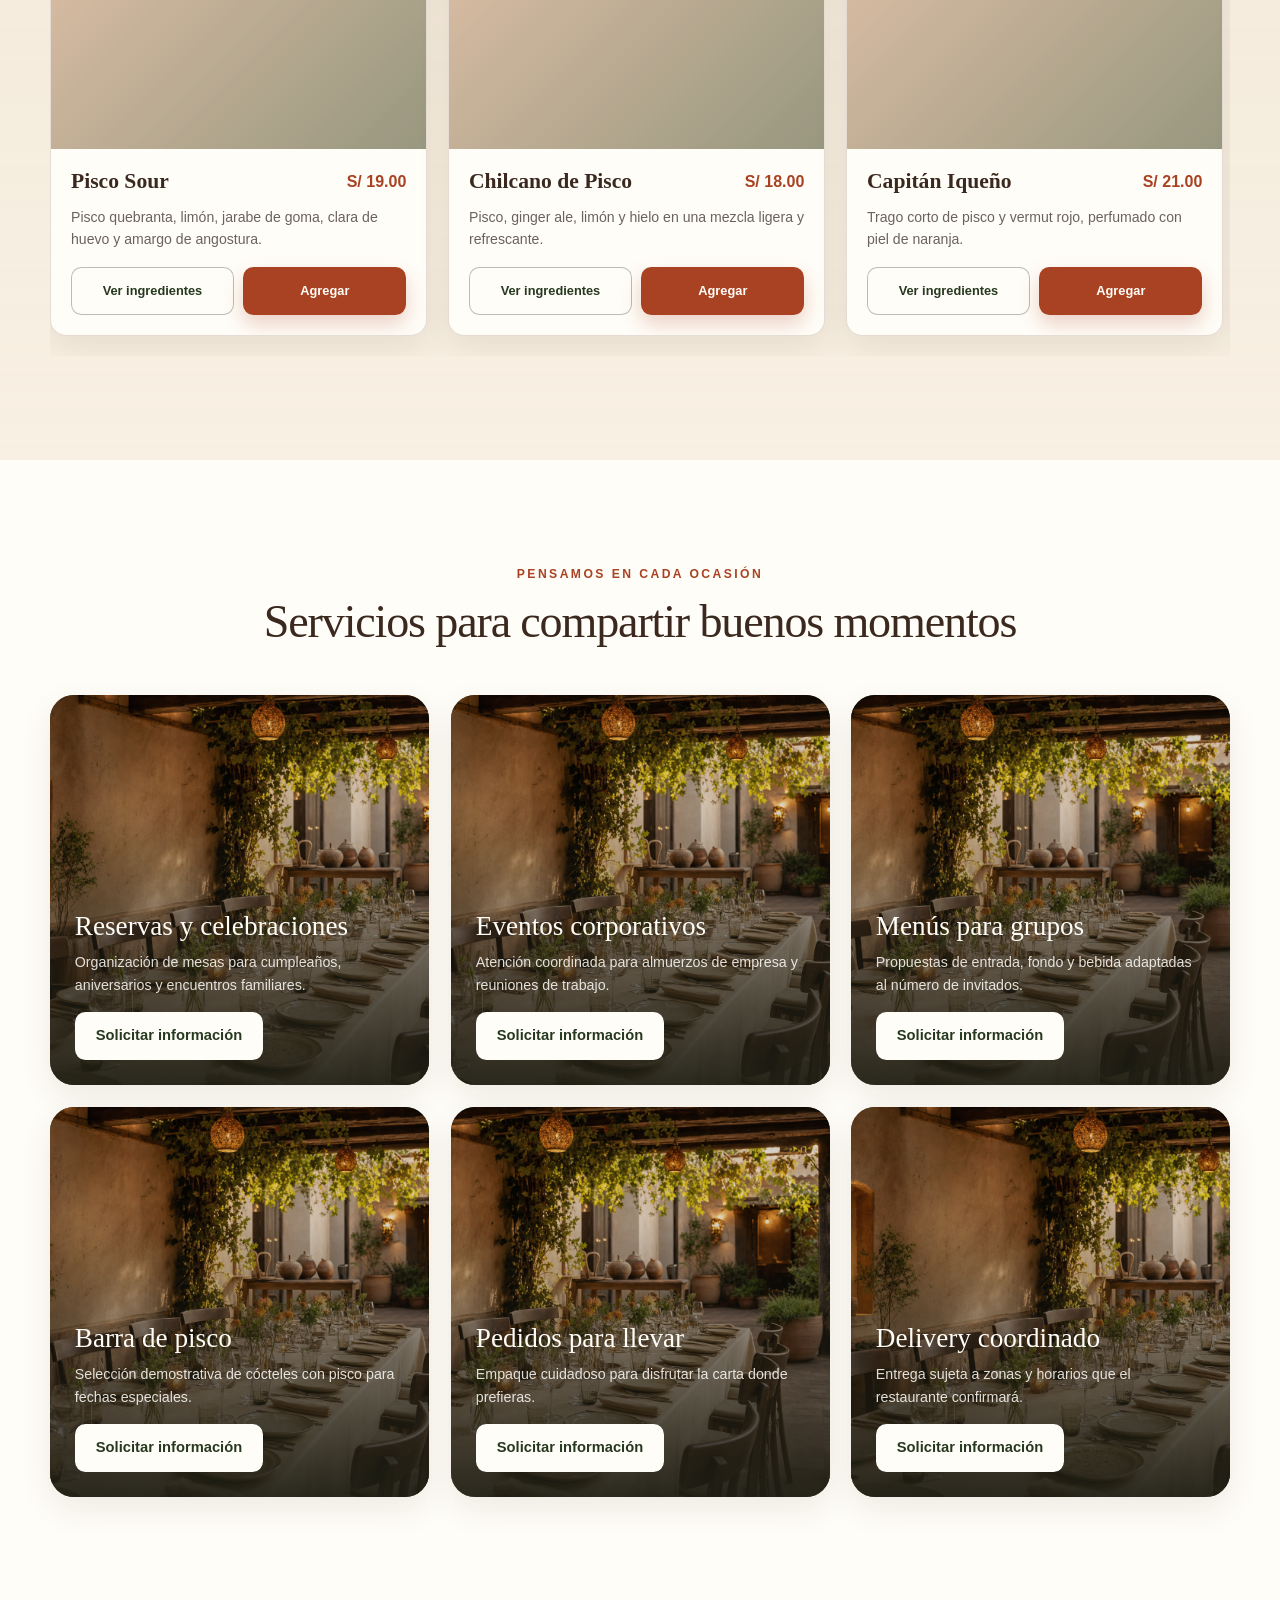
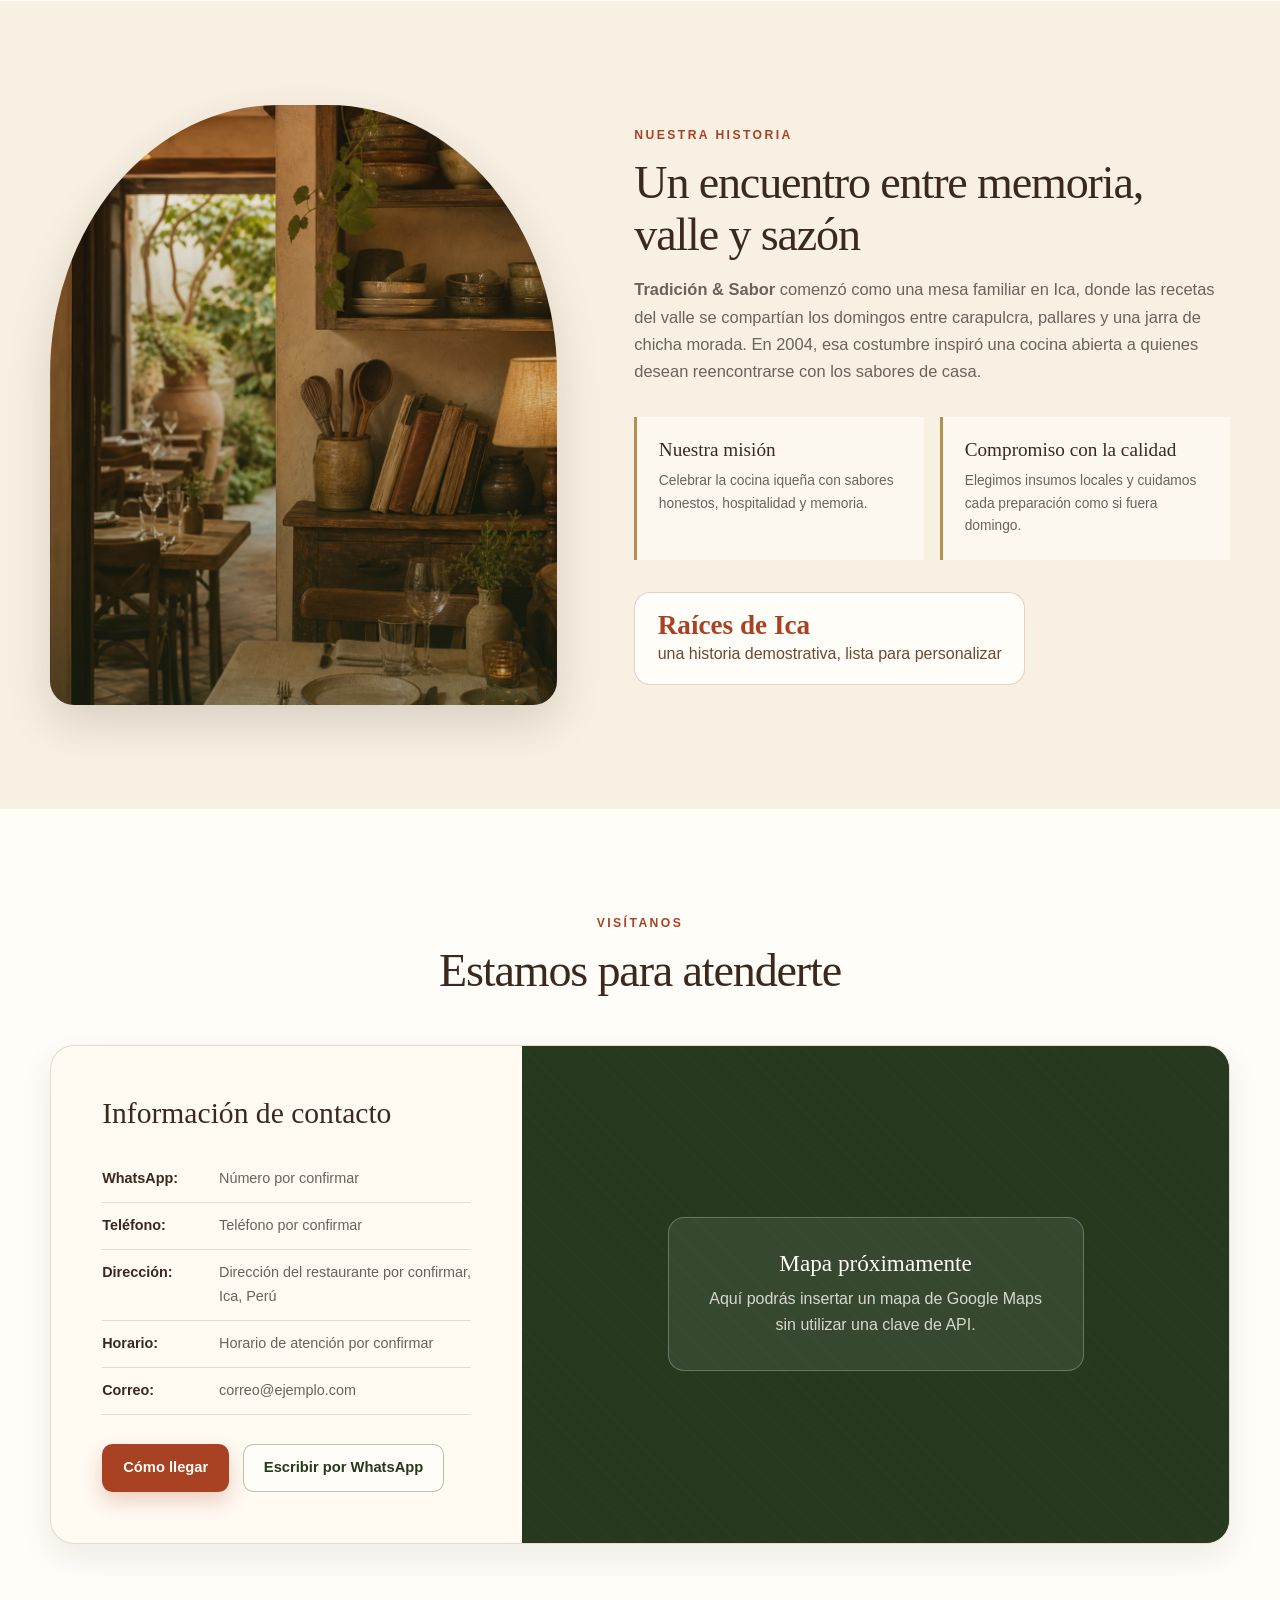
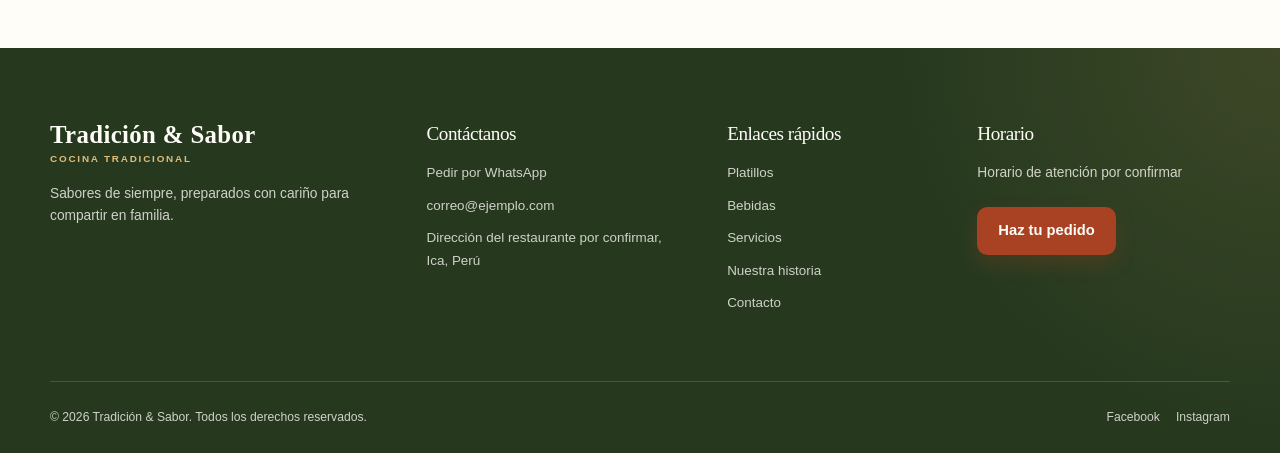
==== commit 75a9bd0f: "Agregar carta iqueña, imágenes, carrusel y carrito" ====
--- a/index.html
+++ b/index.html
@@ -14,41 +14,15 @@
     <link rel="stylesheet" href="css/animations.css">
 
     <script src="js/data.js" defer></script>
+    <script src="js/app.js" defer></script>
     <script src="js/whatsapp.js" defer></script>
     <script src="js/modal.js" defer></script>
-    <script src="js/app.js" defer></script>
+    <script src="js/cart.js" defer></script>
   </head>
   <body>
     <a class="skip-link" href="#contenido-principal">Saltar al contenido principal</a>
 
     <header class="site-header" id="inicio">
-      <div class="barra-superior">
-        <div class="contenedor barra-superior__contenido">
-          <p data-negocio="fraseTradicion">Tradición familiar desde 1985</p>
-
-          <nav class="redes-sociales" aria-label="Redes sociales">
-            <a
-              href="#"
-              data-red-social="facebook"
-              target="_blank"
-              rel="noopener noreferrer"
-              aria-label="Visitar Facebook de Tradición y Sabor"
-            >
-              Facebook
-            </a>
-            <a
-              href="#"
-              data-red-social="instagram"
-              target="_blank"
-              rel="noopener noreferrer"
-              aria-label="Visitar Instagram de Tradición y Sabor"
-            >
-              Instagram
-            </a>
-          </nav>
-        </div>
-      </div>
-
       <div class="navegacion-principal">
         <div class="contenedor navegacion-principal__contenido">
           <a class="marca" href="#inicio" aria-label="Tradición y Sabor, ir al inicio">
@@ -80,9 +54,15 @@
             </ul>
           </nav>
 
-          <a class="boton boton--principal boton-pedido-header" href="#" data-whatsapp="general">
-            Haz tu pedido
-          </a>
+          <button
+            class="boton boton--principal boton-pedido-header boton-carrito-header"
+            type="button"
+            data-abrir-carrito
+            aria-controls="panel-carrito"
+          >
+            Mi pedido
+            <span class="contador-carrito" data-carrito-contador aria-label="0 productos">0</span>
+          </button>
         </div>
       </div>
     </header>
@@ -94,8 +74,8 @@
             <p class="etiqueta">Bienvenidos</p>
             <h1 id="titulo-principal">Tradición y sabor que se disfrutan en cada momento</h1>
             <p>
-              Cocina tradicional preparada con ingredientes seleccionados, recetas familiares y
-              atención cercana.
+              Cocina criolla inspirada en Ica, preparada con ingredientes seleccionados, recetas
+              tradicionales y atención cercana.
             </p>
 
             <div class="grupo-botones">
@@ -191,7 +171,7 @@
           <div class="encabezado-seccion">
             <p class="etiqueta">Nuestra carta</p>
             <h2 id="titulo-carta">Sabores preparados con cariño</h2>
-            <p>Precios y datos provisionales, fáciles de cambiar desde el archivo de datos.</p>
+            <p>Explora la carta, descubre sus ingredientes y arma tu pedido de demostración.</p>
           </div>
 
           <div class="filtros" role="group" aria-label="Filtrar productos">
@@ -208,21 +188,53 @@
 
           <section class="grupo-productos" id="platillos" data-grupo="platillo" aria-labelledby="titulo-platillos">
             <div class="grupo-productos__encabezado">
-              <h3 id="titulo-platillos">Nuestros platillos</h3>
-              <p>Recetas tradicionales para todos los gustos.</p>
+              <div>
+                <h3 id="titulo-platillos">Nuestros platillos iqueños</h3>
+                <p>Desliza para recorrer recetas criollas de Ica.</p>
+              </div>
+              <div class="carrusel-controles" aria-label="Controles del carrusel de platillos">
+                <button
+                  type="button"
+                  data-carrusel="#lista-platillos"
+                  data-direccion="-1"
+                  aria-label="Ver platillos anteriores"
+                >←</button>
+                <button
+                  type="button"
+                  data-carrusel="#lista-platillos"
+                  data-direccion="1"
+                  aria-label="Ver siguientes platillos"
+                >→</button>
+              </div>
             </div>
             <div class="productos-cuadricula" id="lista-platillos" aria-live="polite">
-              <!-- Las tarjetas de platillos se crearán desde js/data.js en la Etapa 6. -->
+              <!-- Las tarjetas se crean automáticamente desde js/data.js. -->
             </div>
           </section>
 
           <section class="grupo-productos" id="bebidas" data-grupo="bebida" aria-labelledby="titulo-bebidas">
             <div class="grupo-productos__encabezado">
-              <h3 id="titulo-bebidas">Nuestras bebidas</h3>
-              <p>Opciones naturales, calientes y refrescantes.</p>
+              <div>
+                <h3 id="titulo-bebidas">Cócteles y refrescos</h3>
+                <p>Pisco, tragos cortos y bebidas tradicionales.</p>
+              </div>
+              <div class="carrusel-controles" aria-label="Controles del carrusel de bebidas">
+                <button
+                  type="button"
+                  data-carrusel="#lista-bebidas"
+                  data-direccion="-1"
+                  aria-label="Ver bebidas anteriores"
+                >←</button>
+                <button
+                  type="button"
+                  data-carrusel="#lista-bebidas"
+                  data-direccion="1"
+                  aria-label="Ver siguientes bebidas"
+                >→</button>
+              </div>
             </div>
             <div class="productos-cuadricula" id="lista-bebidas" aria-live="polite">
-              <!-- Las tarjetas de bebidas se crearán desde js/data.js en la Etapa 6. -->
+              <!-- Las tarjetas se crean automáticamente desde js/data.js. -->
             </div>
           </section>
 
@@ -255,27 +267,29 @@
 
           <div class="historia__contenido">
             <p class="etiqueta">Nuestra historia</p>
-            <h2 id="titulo-historia">Una tradición familiar que sigue creciendo</h2>
+            <h2 id="titulo-historia">Un encuentro entre memoria, valle y sazón</h2>
             <p>
-              <strong data-negocio="nombre">Tradición &amp; Sabor</strong> nació en
-              <span data-negocio="fundacion">1985</span> como un pequeño negocio familiar. Desde
-              entonces, compartimos recetas inspiradas en la cocina peruana y en el cariño de casa.
+              <strong data-negocio="nombre">Tradición &amp; Sabor</strong> comenzó como una mesa
+              familiar en Ica, donde las recetas del valle se compartían los domingos entre
+              carapulcra, pallares y una jarra de chicha morada. En
+              <span data-negocio="fundacion">2004</span>, esa costumbre inspiró una cocina abierta
+              a quienes desean reencontrarse con los sabores de casa.
             </p>
 
             <div class="historia__detalle">
               <article>
                 <h3>Nuestra misión</h3>
-                <p>Crear experiencias memorables mediante sabores honestos y atención cercana.</p>
+                <p>Celebrar la cocina iqueña con sabores honestos, hospitalidad y memoria.</p>
               </article>
               <article>
                 <h3>Compromiso con la calidad</h3>
-                <p>Cuidamos cada ingrediente, preparación y detalle del servicio.</p>
+                <p>Elegimos insumos locales y cuidamos cada preparación como si fuera domingo.</p>
               </article>
             </div>
 
             <p class="historia__cifra">
-              <strong>Más de 35 años</strong>
-              <span>compartiendo momentos</span>
+              <strong>Raíces de Ica</strong>
+              <span>una historia demostrativa, lista para personalizar</span>
             </p>
           </div>
         </div>
@@ -409,6 +423,120 @@
       <span class="boton-whatsapp-flotante__texto">Pedir por WhatsApp</span>
     </button>
 
+    <button
+      class="boton-carrito-flotante"
+      type="button"
+      data-abrir-carrito
+      aria-controls="panel-carrito"
+      aria-label="Abrir mi pedido"
+    >
+      <span aria-hidden="true">🛒</span>
+      <span>Mi pedido</span>
+      <span class="contador-carrito" data-carrito-contador aria-label="0 productos">0</span>
+    </button>
+
+    <div class="carrito-capa" data-cerrar-carrito hidden></div>
+    <aside
+      class="panel-carrito"
+      id="panel-carrito"
+      aria-labelledby="carrito-titulo"
+      aria-hidden="true"
+    >
+      <div class="panel-carrito__encabezado">
+        <div>
+          <p class="etiqueta">Tu selección</p>
+          <h2 id="carrito-titulo">Mi pedido</h2>
+        </div>
+        <button
+          class="panel-carrito__cerrar"
+          type="button"
+          data-cerrar-carrito
+          aria-label="Cerrar mi pedido"
+        >×</button>
+      </div>
+
+      <div class="panel-carrito__cuerpo">
+        <p class="carrito-vacio" id="carrito-vacio">
+          Aún no agregaste productos. Elige un platillo o bebida para comenzar.
+        </p>
+        <ul class="carrito-lista" id="carrito-lista" aria-live="polite"></ul>
+
+        <div class="carrito-total">
+          <span>Total estimado</span>
+          <strong id="carrito-total">S/ 0.00</strong>
+        </div>
+
+        <form class="formulario-pedido" id="formulario-pedido">
+          <h3>Datos para registrar el pedido</h3>
+          <p>Demostración local: no realiza cobros ni envíos automáticos.</p>
+
+          <label>
+            Nombre
+            <input name="nombre" type="text" autocomplete="name" required maxlength="70">
+          </label>
+
+          <label>
+            Teléfono
+            <input
+              name="telefono"
+              type="tel"
+              autocomplete="tel"
+              inputmode="tel"
+              required
+              maxlength="20"
+            >
+          </label>
+
+          <label>
+            Modalidad
+            <select name="modalidad" required>
+              <option value="Recojo en el restaurante">Recojo en el restaurante</option>
+              <option value="Delivery por coordinar">Delivery por coordinar</option>
+              <option value="Reserva de mesa">Reserva de mesa</option>
+            </select>
+          </label>
+
+          <label>
+            Indicaciones
+            <textarea
+              name="indicaciones"
+              rows="3"
+              maxlength="240"
+              placeholder="Ejemplo: sin picante o entrega por coordinar"
+            ></textarea>
+          </label>
+
+          <button class="boton boton--principal" type="submit">Registrar pedido</button>
+        </form>
+
+        <section class="pedido-generado" id="pedido-generado" hidden aria-live="polite">
+          <p class="etiqueta">Pedido registrado en este dispositivo</p>
+          <h3 id="pedido-codigo"></h3>
+          <pre id="pedido-resumen"></pre>
+          <div class="grupo-botones">
+            <button class="boton boton--secundario" id="copiar-pedido" type="button">
+              Copiar resumen
+            </button>
+            <a
+              class="boton boton--principal"
+              id="enviar-pedido-whatsapp"
+              href="#"
+              target="_blank"
+              rel="noopener noreferrer"
+              hidden
+            >
+              Enviar por WhatsApp
+            </a>
+          </div>
+          <p id="pedido-aviso-whatsapp">
+            El envío por WhatsApp se habilitará cuando coloques el número real en js/data.js.
+          </p>
+        </section>
+      </div>
+    </aside>
+
+    <div class="notificacion" id="notificacion" role="status" aria-live="polite" hidden></div>
+
     <div class="modal" id="modal-producto" hidden>
       <div class="modal__fondo" data-cerrar-modal></div>
       <section
@@ -447,9 +575,9 @@
             <p id="modal-alergenos-texto"></p>
           </div>
 
-          <a class="boton boton--principal" id="modal-whatsapp" href="#" data-whatsapp="producto">
-            Pedir por WhatsApp
-          </a>
+          <button class="boton boton--principal" id="modal-agregar" type="button">
+            Agregar a mi pedido
+          </button>
         </div>
       </section>
     </div>
--- a/css/styles.css
+++ b/css/styles.css
@@ -43,7 +43,7 @@
 
 html {
   scroll-behavior: smooth;
-  scroll-padding-top: 8.5rem;
+  scroll-padding-top: 5.75rem;
 }
 
 body {
@@ -60,7 +60,8 @@
   -webkit-font-smoothing: antialiased;
 }
 
-body.modal-abierto {
+body.modal-abierto,
+body.carrito-abierto {
   overflow: hidden;
 }
 
@@ -259,35 +260,10 @@
   box-shadow: 0 6px 24px rgba(34, 28, 21, 0.12);
 }
 
-.barra-superior {
-  color: rgba(255, 253, 248, 0.88);
-  background: var(--color-verde);
-}
-
-.barra-superior__contenido {
-  display: flex;
-  min-height: 2.25rem;
-  align-items: center;
-  justify-content: space-between;
-  gap: 1.5rem;
-  font-size: 0.76rem;
-}
-
-.barra-superior p {
-  margin: 0;
-}
-
-.redes-sociales {
-  display: flex;
-  gap: 1rem;
-}
-
-.redes-sociales a,
 .pie-pagina__inferior a {
   transition: color var(--transicion);
 }
 
-.redes-sociales a:hover,
 .pie-pagina__inferior a:hover {
   color: #e2bf7b;
 }
@@ -386,8 +362,6 @@
 
 /* =========================================================
    5. PORTADA
-   La foto futura debe llamarse portada-principal.jpg.
-   El degradado funciona como marcador mientras no exista.
    ========================================================= */
 .hero {
   color: var(--color-blanco-calido);
@@ -396,7 +370,7 @@
 
 .hero__imagen {
   position: relative;
-  min-height: min(690px, calc(100vh - 7.45rem));
+  min-height: min(690px, calc(100vh - 5.2rem));
   display: flex;
   align-items: center;
   overflow: hidden;
@@ -404,8 +378,7 @@
   background-color: #59402b;
   background-image:
     linear-gradient(90deg, rgba(25, 24, 16, 0.91) 0%, rgba(25, 24, 16, 0.65) 45%, rgba(25, 24, 16, 0.18) 78%),
-    linear-gradient(135deg, #6d4931 0%, #b59150 50%, #26391f 100%),
-    url("../assets/images/hero/portada-principal.jpg");
+    url("../assets/images/hero/portada-principal.png");
   background-position: center;
   background-size: cover;
 }
@@ -549,40 +522,25 @@
   transform: scale(1.025);
 }
 
-.categoria__imagen::after,
-.historia__imagen::after {
-  position: absolute;
-  right: 0.8rem;
-  bottom: 0.8rem;
-  padding: 0.4rem 0.65rem;
-  border-radius: 2rem;
-  color: rgba(255, 253, 248, 0.94);
-  background: rgba(38, 57, 31, 0.74);
-  font-size: 0.66rem;
-  font-weight: 700;
-  letter-spacing: 0.08em;
-  content: "IMAGEN PROVISIONAL";
-}
-
 .categoria--platillos .categoria__imagen {
+  background-color: #7a3624;
   background-image:
     linear-gradient(135deg, rgba(129, 48, 24, 0.18), rgba(38, 57, 31, 0.5)),
-    linear-gradient(135deg, #d6a76d, #7a3624),
-    url("../assets/images/platillos/categoria-platillos.jpg");
+    url("../assets/images/platillos/categoria-platillos.png");
 }
 
 .categoria--bebidas .categoria__imagen {
+  background-color: #755837;
   background-image:
     linear-gradient(135deg, rgba(38, 57, 31, 0.08), rgba(38, 57, 31, 0.58)),
-    linear-gradient(135deg, #c4bd73, #755837),
-    url("../assets/images/bebidas/categoria-bebidas.jpg");
+    url("../assets/images/bebidas/categoria-bebidas.png");
 }
 
 .categoria--servicios .categoria__imagen {
+  background-color: #604735;
   background-image:
     linear-gradient(135deg, rgba(181, 145, 80, 0.14), rgba(59, 41, 31, 0.62)),
-    linear-gradient(135deg, #d2b685, #604735),
-    url("../assets/images/servicios/categoria-servicios.jpg");
+    url("../assets/images/servicios/categoria-servicios.png");
 }
 
 .categoria__contenido {
@@ -685,31 +643,110 @@
   font-size: 0.9rem;
 }
 
+.carrusel-controles {
+  display: flex;
+  flex: 0 0 auto;
+  gap: 0.55rem;
+}
+
+.carrusel-controles button {
+  display: grid;
+  width: 2.9rem;
+  height: 2.9rem;
+  padding: 0;
+  border: 1px solid var(--color-borde);
+  border-radius: 50%;
+  color: var(--color-marron-oscuro);
+  background: var(--color-blanco-calido);
+  box-shadow: var(--sombra-suave);
+  font-size: 1.25rem;
+  cursor: pointer;
+  place-items: center;
+  transition:
+    color var(--transicion),
+    border-color var(--transicion),
+    background-color var(--transicion),
+    transform var(--transicion);
+}
+
+.carrusel-controles button:hover {
+  color: var(--color-blanco-calido);
+  border-color: var(--color-terracota);
+  background: var(--color-terracota);
+  transform: translateY(-2px);
+}
+
 .productos-cuadricula {
   display: grid;
   min-height: 2rem;
-  grid-template-columns: repeat(3, 1fr);
+  grid-auto-columns: calc(33.333% - 0.87rem);
+  grid-auto-flow: column;
+  grid-template-columns: none;
   gap: 1.3rem;
+  overflow-x: auto;
+  padding: 0.35rem 0.2rem 1.25rem;
+  scroll-behavior: smooth;
+  scroll-snap-type: x mandatory;
+  scrollbar-color: var(--color-dorado) rgba(109, 73, 49, 0.08);
+  scrollbar-width: thin;
+}
+
+.productos-cuadricula::-webkit-scrollbar {
+  height: 0.45rem;
+}
+
+.productos-cuadricula::-webkit-scrollbar-track {
+  border-radius: 2rem;
+  background: rgba(109, 73, 49, 0.08);
+}
+
+.productos-cuadricula::-webkit-scrollbar-thumb {
+  border-radius: 2rem;
+  background: var(--color-dorado);
 }
 
 .tarjeta-producto {
+  position: relative;
   display: flex;
   min-width: 0;
   height: 100%;
   flex-direction: column;
   overflow: hidden;
+  isolation: isolate;
   border: 1px solid var(--color-borde);
   border-radius: var(--radio-medio);
   background: var(--color-blanco-calido);
   box-shadow: var(--sombra-suave);
+  scroll-snap-align: start;
   transition:
     transform var(--transicion),
     box-shadow var(--transicion);
 }
 
+.tarjeta-producto::after {
+  position: absolute;
+  z-index: 3;
+  border: 1px solid rgba(181, 145, 80, 0.64);
+  border-radius: inherit;
+  background:
+    radial-gradient(circle at 20% 0%, rgba(255, 246, 215, 0.24), transparent 28%),
+    linear-gradient(135deg, rgba(181, 145, 80, 0.12), transparent 35%);
+  content: "";
+  opacity: 0;
+  pointer-events: none;
+  inset: 0;
+  transition: opacity 280ms ease;
+}
+
 .tarjeta-producto:hover {
-  box-shadow: var(--sombra-media);
-  transform: translateY(-5px);
+  box-shadow:
+    var(--sombra-media),
+    0 0 28px rgba(181, 145, 80, 0.16);
+  transform: translateY(-6px);
+}
+
+.tarjeta-producto:hover::after {
+  opacity: 1;
 }
 
 .tarjeta-producto__imagen-contenedor {
@@ -739,7 +776,8 @@
   padding: 0.32rem 0.65rem;
   border-radius: 2rem;
   color: var(--color-blanco-calido);
-  background: rgba(38, 57, 31, 0.84);
+  background: rgba(38, 57, 31, 0.88);
+  backdrop-filter: blur(8px);
   font-size: 0.66rem;
   font-weight: 800;
   letter-spacing: 0.08em;
@@ -792,6 +830,13 @@
   flex: 1;
   padding-inline: 0.75rem;
   font-size: 0.8rem;
+}
+
+.boton[disabled] {
+  cursor: not-allowed;
+  filter: grayscale(0.75);
+  opacity: 0.55;
+  transform: none;
 }
 
 .mensaje-sin-resultados {
@@ -892,8 +937,7 @@
   background-color: var(--color-beige);
   background-image:
     linear-gradient(180deg, rgba(181, 145, 80, 0.1), rgba(38, 57, 31, 0.42)),
-    linear-gradient(135deg, #c6a873, #594735),
-    url("../assets/images/nosotros/nuestra-historia.jpg");
+    url("../assets/images/nosotros/nuestra-historia.png");
   background-position: center;
   background-size: cover;
   box-shadow: var(--sombra-media);
@@ -1262,3 +1306,370 @@
   color: var(--color-texto-suave);
   font-size: 0.82rem;
 }
+
+/* =========================================================
+   15. CARRITO Y REGISTRO LOCAL DEL PEDIDO
+   ========================================================= */
+.contador-carrito {
+  display: inline-grid;
+  min-width: 1.65rem;
+  height: 1.65rem;
+  padding-inline: 0.35rem;
+  border: 1px solid rgba(255, 255, 255, 0.45);
+  border-radius: 2rem;
+  color: var(--color-blanco-calido);
+  background: rgba(38, 57, 31, 0.72);
+  font-size: 0.72rem;
+  font-weight: 900;
+  line-height: 1;
+  place-items: center;
+}
+
+.contador-carrito--pulso {
+  animation: pulso-contador 420ms ease;
+}
+
+.boton-carrito-flotante {
+  position: fixed;
+  bottom: 1.4rem;
+  left: 1.4rem;
+  z-index: 900;
+  display: flex;
+  min-height: 3.5rem;
+  align-items: center;
+  gap: 0.55rem;
+  padding: 0.55rem 0.65rem 0.55rem 0.9rem;
+  border: 1px solid rgba(255, 253, 248, 0.18);
+  border-radius: 3rem;
+  color: var(--color-blanco-calido);
+  background:
+    linear-gradient(135deg, rgba(56, 80, 47, 0.98), rgba(27, 43, 23, 0.98));
+  box-shadow:
+    0 14px 34px rgba(20, 31, 17, 0.3),
+    inset 0 1px rgba(255, 255, 255, 0.12);
+  font-size: 0.8rem;
+  font-weight: 800;
+  cursor: pointer;
+  transition:
+    transform var(--transicion),
+    box-shadow var(--transicion);
+}
+
+.boton-carrito-flotante:hover {
+  box-shadow:
+    0 18px 42px rgba(20, 31, 17, 0.38),
+    0 0 24px rgba(181, 145, 80, 0.22);
+  transform: translateY(-3px);
+}
+
+.carrito-capa {
+  position: fixed;
+  z-index: 1440;
+  background: rgba(24, 22, 18, 0.58);
+  opacity: 0;
+  backdrop-filter: blur(4px);
+  inset: 0;
+  transition: opacity 220ms ease;
+}
+
+.carrito-capa--visible {
+  opacity: 1;
+}
+
+.panel-carrito {
+  position: fixed;
+  top: 0;
+  right: 0;
+  z-index: 1450;
+  display: flex;
+  width: min(480px, 100%);
+  height: 100dvh;
+  flex-direction: column;
+  border-left: 1px solid rgba(181, 145, 80, 0.38);
+  background:
+    radial-gradient(circle at 100% 0%, rgba(181, 145, 80, 0.15), transparent 22rem),
+    var(--color-crema-claro);
+  box-shadow: -24px 0 65px rgba(24, 22, 18, 0.28);
+  transform: translateX(105%);
+  transition: transform 260ms cubic-bezier(0.22, 1, 0.36, 1);
+}
+
+.panel-carrito--abierto {
+  transform: translateX(0);
+}
+
+.panel-carrito__encabezado {
+  display: flex;
+  align-items: start;
+  justify-content: space-between;
+  gap: 1rem;
+  padding: 1.6rem 1.5rem 1.1rem;
+  border-bottom: 1px solid var(--color-borde);
+  background: rgba(255, 253, 248, 0.78);
+  backdrop-filter: blur(12px);
+}
+
+.panel-carrito__encabezado .etiqueta {
+  margin-bottom: 0.35rem;
+}
+
+.panel-carrito__encabezado h2 {
+  margin-bottom: 0;
+  font-size: 2.25rem;
+}
+
+.panel-carrito__cerrar {
+  display: grid;
+  width: 2.7rem;
+  height: 2.7rem;
+  flex: 0 0 auto;
+  padding: 0;
+  border: 1px solid var(--color-borde);
+  border-radius: 50%;
+  background: var(--color-blanco-calido);
+  font-size: 1.5rem;
+  cursor: pointer;
+  place-items: center;
+}
+
+.panel-carrito__cuerpo {
+  overflow-y: auto;
+  padding: 1.25rem 1.5rem 3rem;
+}
+
+.carrito-vacio {
+  margin-block: 0.5rem 1rem;
+  padding: 1.4rem;
+  border: 1px dashed var(--color-beige-oscuro);
+  border-radius: var(--radio-medio);
+  color: var(--color-texto-suave);
+  background: rgba(255, 253, 248, 0.72);
+  text-align: center;
+}
+
+.carrito-lista {
+  display: grid;
+  gap: 0.85rem;
+}
+
+.carrito-item {
+  display: grid;
+  grid-template-columns: 6rem 1fr;
+  gap: 0.9rem;
+  padding: 0.75rem;
+  border: 1px solid var(--color-borde);
+  border-radius: var(--radio-medio);
+  background: var(--color-blanco-calido);
+  box-shadow: 0 8px 24px rgba(61, 39, 24, 0.07);
+}
+
+.carrito-item img {
+  width: 6rem;
+  height: 100%;
+  min-height: 7.2rem;
+  border-radius: 0.7rem;
+  object-fit: cover;
+}
+
+.carrito-item__informacion {
+  min-width: 0;
+}
+
+.carrito-item h3 {
+  margin-bottom: 0.2rem;
+  font-size: 1.08rem;
+}
+
+.carrito-item p {
+  margin-bottom: 0.5rem;
+  color: var(--color-terracota);
+  font-size: 0.86rem;
+  font-weight: 850;
+}
+
+.control-cantidad {
+  display: inline-flex;
+  align-items: center;
+  gap: 0.25rem;
+  padding: 0.18rem;
+  border: 1px solid var(--color-borde);
+  border-radius: 2rem;
+  background: var(--color-crema);
+}
+
+.control-cantidad button {
+  display: grid;
+  width: 1.9rem;
+  height: 1.9rem;
+  padding: 0;
+  border: 0;
+  border-radius: 50%;
+  background: var(--color-blanco-calido);
+  cursor: pointer;
+  place-items: center;
+}
+
+.control-cantidad span {
+  min-width: 1.6rem;
+  text-align: center;
+  font-size: 0.78rem;
+  font-weight: 850;
+}
+
+.carrito-item__eliminar {
+  margin-left: 0.6rem;
+  padding: 0;
+  border: 0;
+  color: var(--color-terracota);
+  background: transparent;
+  font-size: 0.72rem;
+  font-weight: 750;
+  cursor: pointer;
+}
+
+.carrito-total {
+  display: flex;
+  align-items: center;
+  justify-content: space-between;
+  gap: 1rem;
+  margin-block: 1.2rem;
+  padding: 1rem 1.1rem;
+  border: 1px solid rgba(181, 145, 80, 0.34);
+  border-radius: var(--radio-medio);
+  background:
+    linear-gradient(120deg, rgba(181, 145, 80, 0.11), transparent),
+    var(--color-blanco-calido);
+}
+
+.carrito-total span {
+  font-size: 0.82rem;
+  font-weight: 750;
+}
+
+.carrito-total strong {
+  color: var(--color-terracota);
+  font-size: 1.2rem;
+}
+
+.formulario-pedido {
+  display: grid;
+  gap: 0.9rem;
+  padding-top: 1.25rem;
+  border-top: 1px solid var(--color-borde);
+}
+
+.formulario-pedido h3 {
+  margin-bottom: -0.3rem;
+}
+
+.formulario-pedido > p {
+  margin-bottom: 0.25rem;
+  color: var(--color-texto-suave);
+  font-size: 0.78rem;
+}
+
+.formulario-pedido label {
+  display: grid;
+  gap: 0.35rem;
+  color: var(--color-marron-oscuro);
+  font-size: 0.78rem;
+  font-weight: 800;
+}
+
+.formulario-pedido input,
+.formulario-pedido select,
+.formulario-pedido textarea {
+  width: 100%;
+  padding: 0.75rem 0.85rem;
+  border: 1px solid var(--color-borde);
+  border-radius: var(--radio-pequeno);
+  color: var(--color-texto);
+  background: var(--color-blanco-calido);
+  font-weight: 400;
+}
+
+.formulario-pedido textarea {
+  resize: vertical;
+}
+
+.formulario-pedido > .boton {
+  width: 100%;
+  margin-top: 0.3rem;
+}
+
+.pedido-generado {
+  margin-top: 1.2rem;
+  padding: 1.25rem;
+  border: 1px solid rgba(56, 80, 47, 0.3);
+  border-radius: var(--radio-medio);
+  background: rgba(56, 80, 47, 0.08);
+}
+
+.pedido-generado h3 {
+  margin-bottom: 0.7rem;
+}
+
+.pedido-generado pre {
+  max-height: 17rem;
+  overflow: auto;
+  padding: 0.9rem;
+  border-radius: var(--radio-pequeno);
+  white-space: pre-wrap;
+  color: var(--color-texto);
+  background: var(--color-blanco-calido);
+  font-family: var(--fuente-textos);
+  font-size: 0.76rem;
+  line-height: 1.55;
+}
+
+.pedido-generado > p:last-child {
+  margin: 0.8rem 0 0;
+  color: var(--color-texto-suave);
+  font-size: 0.72rem;
+}
+
+.notificacion {
+  position: fixed;
+  top: 6.3rem;
+  left: 50%;
+  z-index: 2100;
+  width: min(92%, 430px);
+  padding: 0.85rem 1rem;
+  border: 1px solid rgba(181, 145, 80, 0.38);
+  border-radius: 3rem;
+  color: var(--color-blanco-calido);
+  background: rgba(38, 57, 31, 0.96);
+  box-shadow: 0 16px 35px rgba(24, 22, 18, 0.25);
+  opacity: 0;
+  text-align: center;
+  font-size: 0.82rem;
+  font-weight: 750;
+  transform: translate(-50%, -0.75rem);
+  transition:
+    opacity var(--transicion),
+    transform var(--transicion);
+}
+
+.notificacion--visible {
+  opacity: 1;
+  transform: translate(-50%, 0);
+}
+
+/* Transiciones de la ventana de ingredientes. */
+.modal {
+  opacity: 0;
+  transition: opacity 180ms ease;
+}
+
+.modal__contenido {
+  transform: translateY(1rem) scale(0.985);
+  transition: transform 240ms cubic-bezier(0.22, 1, 0.36, 1);
+}
+
+.modal--visible {
+  opacity: 1;
+}
+
+.modal--visible .modal__contenido {
+  transform: translateY(0) scale(1);
+}
--- a/css/responsive.css
+++ b/css/responsive.css
@@ -1 +1,549 @@
-/* Adaptaciones para tablet y celular: se desarrollarán en la Etapa 4. */
+/* =========================================================
+   DISEÑO RESPONSIVE
+   Los estilos generales están en css/styles.css.
+   Aquí solo se modifican distribuciones según el ancho.
+   ========================================================= */
+
+/* Laptops y pantallas medianas */
+@media (max-width: 1100px) {
+  :root {
+    --ancho-contenido: 960px;
+  }
+
+  .navegacion-principal__contenido {
+    gap: 1.2rem;
+  }
+
+  .menu-principal ul {
+    gap: 1rem;
+  }
+
+  .menu-principal a {
+    font-size: 0.9rem;
+  }
+
+  .boton-pedido-header {
+    padding-inline: 1rem;
+  }
+
+  .valores__lista {
+    grid-template-columns: repeat(2, 1fr);
+  }
+
+  .pie-pagina__cuadricula {
+    grid-template-columns: 1.2fr 1fr 1fr;
+  }
+
+  .pie-pagina__cuadricula > div:last-child {
+    grid-column: 2 / 4;
+  }
+}
+
+/* Tablets y menú móvil */
+@media (max-width: 900px) {
+  html {
+    scroll-padding-top: 5.2rem;
+  }
+
+  .seccion {
+    padding-block: 5.3rem;
+  }
+
+  .navegacion-principal {
+    position: relative;
+  }
+
+  .navegacion-principal__contenido {
+    min-height: 4.8rem;
+    grid-template-columns: 1fr auto;
+  }
+
+  .marca {
+    justify-self: start;
+  }
+
+  .boton-menu {
+    display: block;
+  }
+
+  .boton-menu[aria-expanded="true"] span:nth-child(1) {
+    transform: translateY(0.5rem) rotate(45deg);
+  }
+
+  .boton-menu[aria-expanded="true"] span:nth-child(2) {
+    opacity: 0;
+  }
+
+  .boton-menu[aria-expanded="true"] span:nth-child(3) {
+    transform: translateY(-0.5rem) rotate(-45deg);
+  }
+
+  .boton-menu span {
+    transition:
+      opacity var(--transicion),
+      transform var(--transicion);
+  }
+
+  .menu-principal {
+    position: absolute;
+    top: 100%;
+    right: 0;
+    left: 0;
+    display: none;
+    padding: 0.75rem 1.5rem 1.5rem;
+    border-top: 1px solid var(--color-borde);
+    background: var(--color-crema-claro);
+    box-shadow: 0 18px 30px rgba(34, 28, 21, 0.14);
+  }
+
+  .menu-principal.abierto {
+    display: block;
+  }
+
+  .menu-principal ul {
+    width: min(100%, var(--ancho-contenido));
+    flex-direction: column;
+    align-items: stretch;
+    gap: 0;
+    margin-inline: auto;
+  }
+
+  .menu-principal li + li {
+    border-top: 1px solid var(--color-borde);
+  }
+
+  .menu-principal a {
+    min-height: 3.25rem;
+    display: flex;
+    align-items: center;
+    padding-inline: 0.4rem;
+    font-size: 1rem;
+  }
+
+  .menu-principal a::after {
+    display: none;
+  }
+
+  .boton-pedido-header {
+    display: none;
+  }
+
+  .hero__imagen {
+    min-height: 620px;
+    background-image:
+      linear-gradient(90deg, rgba(25, 24, 16, 0.88), rgba(25, 24, 16, 0.52)),
+      url("../assets/images/hero/portada-principal.png");
+  }
+
+  .hero__contenido {
+    padding-block: 5.5rem;
+  }
+
+  .categorias__cuadricula,
+  .servicios__cuadricula {
+    grid-template-columns: repeat(2, 1fr);
+  }
+
+  .productos-cuadricula {
+    grid-auto-columns: calc(50% - 0.65rem);
+  }
+
+  .categoria:last-child {
+    grid-column: 1 / -1;
+  }
+
+  .historia__distribucion {
+    grid-template-columns: 1fr;
+    gap: 3rem;
+  }
+
+  .historia__imagen {
+    width: min(620px, 100%);
+    min-height: 520px;
+    margin-inline: auto;
+    border-radius: var(--radio-grande);
+  }
+
+  .contacto__distribucion {
+    grid-template-columns: 1fr;
+  }
+
+  .mapa-provisional {
+    min-height: 360px;
+  }
+
+  .pie-pagina__cuadricula {
+    grid-template-columns: repeat(2, 1fr);
+    gap: 2.5rem;
+  }
+
+  .pie-pagina__cuadricula > div:last-child {
+    grid-column: auto;
+  }
+
+  .modal {
+    padding: 1.2rem;
+  }
+
+  .modal__contenido {
+    max-height: calc(100vh - 2.4rem);
+    grid-template-columns: 0.85fr 1.15fr;
+  }
+
+  .modal__imagen-contenedor {
+    min-height: 500px;
+  }
+
+  .modal__informacion {
+    padding: 2.5rem;
+  }
+}
+
+/* Celulares grandes */
+@media (max-width: 700px) {
+  .contenedor {
+    width: min(calc(100% - 2rem), var(--ancho-contenido));
+  }
+
+  .seccion {
+    padding-block: 4.5rem;
+  }
+
+  h1 {
+    font-size: clamp(2.65rem, 12vw, 4rem);
+  }
+
+  h2 {
+    font-size: clamp(2rem, 9vw, 2.7rem);
+  }
+
+  .encabezado-seccion {
+    margin-bottom: 2.3rem;
+  }
+
+  .marca__nombre {
+    font-size: 1.35rem;
+  }
+
+  .marca__descripcion {
+    font-size: 0.56rem;
+  }
+
+  .menu-principal {
+    padding-inline: 1rem;
+  }
+
+  .hero__imagen {
+    min-height: 570px;
+    background-position: 62% center;
+  }
+
+  .hero__imagen::before {
+    inset: 0.75rem;
+  }
+
+  .hero__contenido {
+    padding-block: 4.5rem;
+  }
+
+  .hero__contenido > p:not(.etiqueta) {
+    font-size: 1rem;
+  }
+
+  .hero .grupo-botones,
+  .contacto .grupo-botones {
+    display: grid;
+    grid-template-columns: 1fr;
+  }
+
+  .hero .boton,
+  .contacto .boton {
+    width: 100%;
+  }
+
+  .valores__lista,
+  .categorias__cuadricula,
+  .servicios__cuadricula {
+    grid-template-columns: 1fr;
+  }
+
+  .productos-cuadricula {
+    grid-auto-columns: min(86%, 360px);
+  }
+
+  .categoria:last-child {
+    grid-column: auto;
+  }
+
+  .categoria__imagen {
+    min-height: 215px;
+  }
+
+  .filtros {
+    flex-wrap: wrap;
+    margin-bottom: 3rem;
+  }
+
+  .filtro {
+    flex: 1 1 8rem;
+  }
+
+  .grupo-productos + .grupo-productos {
+    margin-top: 4rem;
+  }
+
+  .grupo-productos__encabezado {
+    align-items: center;
+  }
+
+  .grupo-productos__encabezado p {
+    margin-top: 0.4rem;
+  }
+
+  .carrusel-controles {
+    align-self: end;
+  }
+
+  .tarjeta-producto__acciones {
+    flex-direction: column;
+  }
+
+  .tarjeta-producto__acciones .boton {
+    width: 100%;
+  }
+
+  .tarjeta-servicio {
+    min-height: 360px;
+  }
+
+  .historia__imagen {
+    min-height: 440px;
+  }
+
+  .historia__detalle {
+    grid-template-columns: 1fr;
+  }
+
+  .contacto__datos li {
+    grid-template-columns: 1fr;
+    gap: 0.15rem;
+  }
+
+  .mapa-provisional {
+    min-height: 320px;
+  }
+
+  .pie-pagina__cuadricula {
+    grid-template-columns: 1fr;
+    padding-block: 4rem 3rem;
+  }
+
+  .pie-pagina__inferior {
+    flex-direction: column;
+    align-items: flex-start;
+    justify-content: center;
+    padding-block: 1.2rem;
+  }
+
+  .modal {
+    align-items: start;
+    padding: 0.75rem;
+  }
+
+  .modal__contenido {
+    width: 100%;
+    max-height: calc(100vh - 1.5rem);
+    grid-template-columns: 1fr;
+  }
+
+  .modal__imagen-contenedor {
+    min-height: 245px;
+    max-height: 34vh;
+  }
+
+  .modal__informacion {
+    padding: 2rem 1.4rem;
+  }
+
+  .modal__informacion h2 {
+    padding-right: 2rem;
+    font-size: 2rem;
+  }
+
+  .modal__informacion ul {
+    grid-template-columns: 1fr;
+  }
+
+  .panel-carrito {
+    width: min(440px, 100%);
+  }
+
+  .boton-whatsapp-flotante {
+    right: 1rem;
+    bottom: 1rem;
+    width: 3.5rem;
+    padding: 0.55rem;
+    justify-content: center;
+  }
+
+  .boton-whatsapp-flotante__texto {
+    position: absolute;
+    width: 1px;
+    height: 1px;
+    overflow: hidden;
+    clip: rect(0 0 0 0);
+    clip-path: inset(50%);
+    white-space: nowrap;
+  }
+
+  .boton-carrito-flotante {
+    bottom: 1rem;
+    left: 1rem;
+  }
+}
+
+/* Celulares pequeños */
+@media (max-width: 480px) {
+  .contenedor {
+    width: min(calc(100% - 1.5rem), var(--ancho-contenido));
+  }
+
+  body {
+    font-size: 0.95rem;
+  }
+
+  html {
+    scroll-padding-top: 5rem;
+  }
+
+  .navegacion-principal__contenido {
+    min-height: 4.5rem;
+  }
+
+  .marca__nombre {
+    font-size: 1.2rem;
+  }
+
+  .boton-menu {
+    width: 2.8rem;
+    height: 2.8rem;
+  }
+
+  .hero__imagen {
+    min-height: calc(100svh - 4.5rem);
+  }
+
+  .hero__contenido {
+    padding-block: 3.8rem;
+  }
+
+  .grupo-botones {
+    width: 100%;
+  }
+
+  .grupo-botones .boton {
+    width: 100%;
+  }
+
+  .valor {
+    padding: 1.15rem;
+  }
+
+  .categoria__contenido {
+    padding: 1.3rem;
+  }
+
+  .contacto__datos {
+    padding: 1.5rem;
+  }
+
+  .mapa-provisional {
+    padding: 1.2rem;
+  }
+
+  .mapa-provisional div {
+    padding: 1.4rem;
+  }
+
+  .historia__imagen {
+    min-height: 360px;
+  }
+
+  .historia__cifra {
+    width: 100%;
+  }
+
+  .modal__imagen-contenedor {
+    min-height: 210px;
+  }
+
+  .grupo-productos__encabezado {
+    display: grid;
+    grid-template-columns: 1fr auto;
+    gap: 0.75rem;
+  }
+
+  .carrusel-controles button {
+    width: 2.55rem;
+    height: 2.55rem;
+  }
+
+  .productos-cuadricula {
+    grid-auto-columns: 88%;
+  }
+
+  .boton-carrito-flotante {
+    width: 3.5rem;
+    justify-content: center;
+    padding: 0.55rem;
+  }
+
+  .boton-carrito-flotante > span:nth-child(2) {
+    position: absolute;
+    width: 1px;
+    height: 1px;
+    overflow: hidden;
+    clip: rect(0, 0, 0, 0);
+    clip-path: inset(50%);
+    white-space: nowrap;
+  }
+
+  .boton-carrito-flotante .contador-carrito {
+    position: absolute;
+    top: -0.35rem;
+    right: -0.25rem;
+  }
+
+  .panel-carrito__encabezado {
+    padding: 1.2rem 1rem 0.9rem;
+  }
+
+  .panel-carrito__cuerpo {
+    padding: 1rem 1rem 2.5rem;
+  }
+
+  .carrito-item {
+    grid-template-columns: 5rem 1fr;
+  }
+
+  .carrito-item img {
+    width: 5rem;
+    min-height: 6.4rem;
+  }
+
+  .notificacion {
+    top: 5.2rem;
+  }
+}
+
+/* Pantallas táctiles: evita que los controles queden demasiado pequeños */
+@media (pointer: coarse) {
+  .boton,
+  .filtro,
+  .menu-principal a,
+  .modal__cerrar,
+  .panel-carrito__cerrar,
+  .carrusel-controles button {
+    min-height: 44px;
+  }
+}
--- a/css/animations.css
+++ b/css/animations.css
@@ -1 +1,94 @@
-/* Animaciones discretas: se desarrollarán en la Etapa 10. */
+/*
+ * Movimiento moderno y discreto.
+ * Conserva la estética tradicional sin recargar la interfaz.
+ */
+
+@keyframes entrada-tarjeta {
+  from {
+    opacity: 0;
+    transform: translateY(1.2rem) scale(0.985);
+  }
+
+  to {
+    opacity: 1;
+    transform: translateY(0) scale(1);
+  }
+}
+
+@keyframes pulso-contador {
+  0%,
+  100% {
+    transform: scale(1);
+  }
+
+  45% {
+    color: var(--color-marron-oscuro);
+    background: #f0cc7d;
+    transform: scale(1.24);
+  }
+}
+
+@keyframes brillo-gastronomico {
+  0% {
+    transform: translateX(-140%) skewX(-18deg);
+  }
+
+  100% {
+    transform: translateX(260%) skewX(-18deg);
+  }
+}
+
+.tarjeta-producto,
+.tarjeta-servicio {
+  animation: entrada-tarjeta 620ms cubic-bezier(0.22, 1, 0.36, 1) both;
+  animation-delay: calc(var(--indice, 0) * 70ms);
+}
+
+.hero__contenido > * {
+  animation: entrada-tarjeta 700ms cubic-bezier(0.22, 1, 0.36, 1) both;
+}
+
+.hero__contenido > :nth-child(2) {
+  animation-delay: 80ms;
+}
+
+.hero__contenido > :nth-child(3) {
+  animation-delay: 150ms;
+}
+
+.hero__contenido > :nth-child(4) {
+  animation-delay: 220ms;
+}
+
+.tarjeta-producto__imagen-contenedor::after {
+  position: absolute;
+  top: -20%;
+  bottom: -20%;
+  left: -35%;
+  z-index: 2;
+  width: 20%;
+  background: linear-gradient(
+    90deg,
+    transparent,
+    rgba(255, 248, 221, 0.34),
+    transparent
+  );
+  content: "";
+  pointer-events: none;
+  transform: translateX(-140%) skewX(-18deg);
+}
+
+.tarjeta-producto:hover .tarjeta-producto__imagen-contenedor::after {
+  animation: brillo-gastronomico 820ms ease;
+}
+
+@media (prefers-reduced-motion: reduce) {
+  *,
+  *::before,
+  *::after {
+    scroll-behavior: auto !important;
+    animation-duration: 0.01ms !important;
+    animation-iteration-count: 1 !important;
+    transition-duration: 0.01ms !important;
+  }
+}
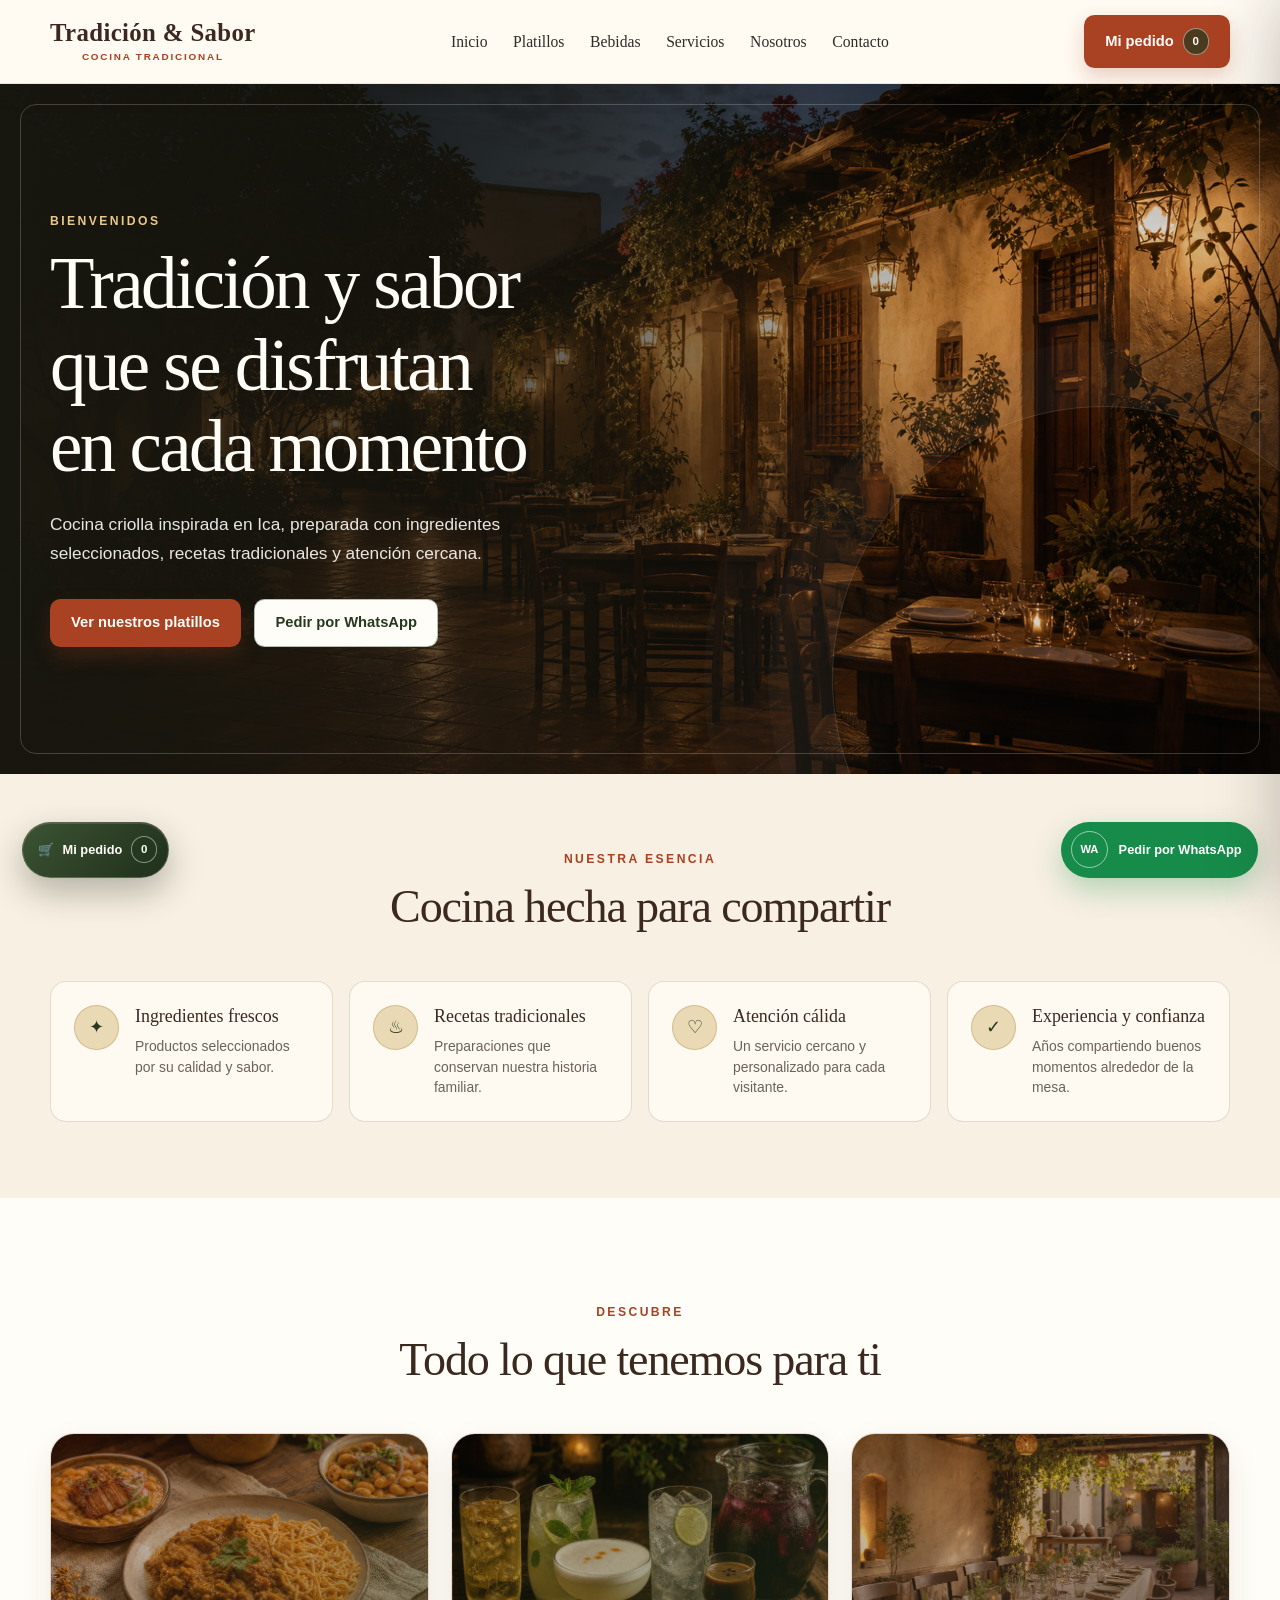
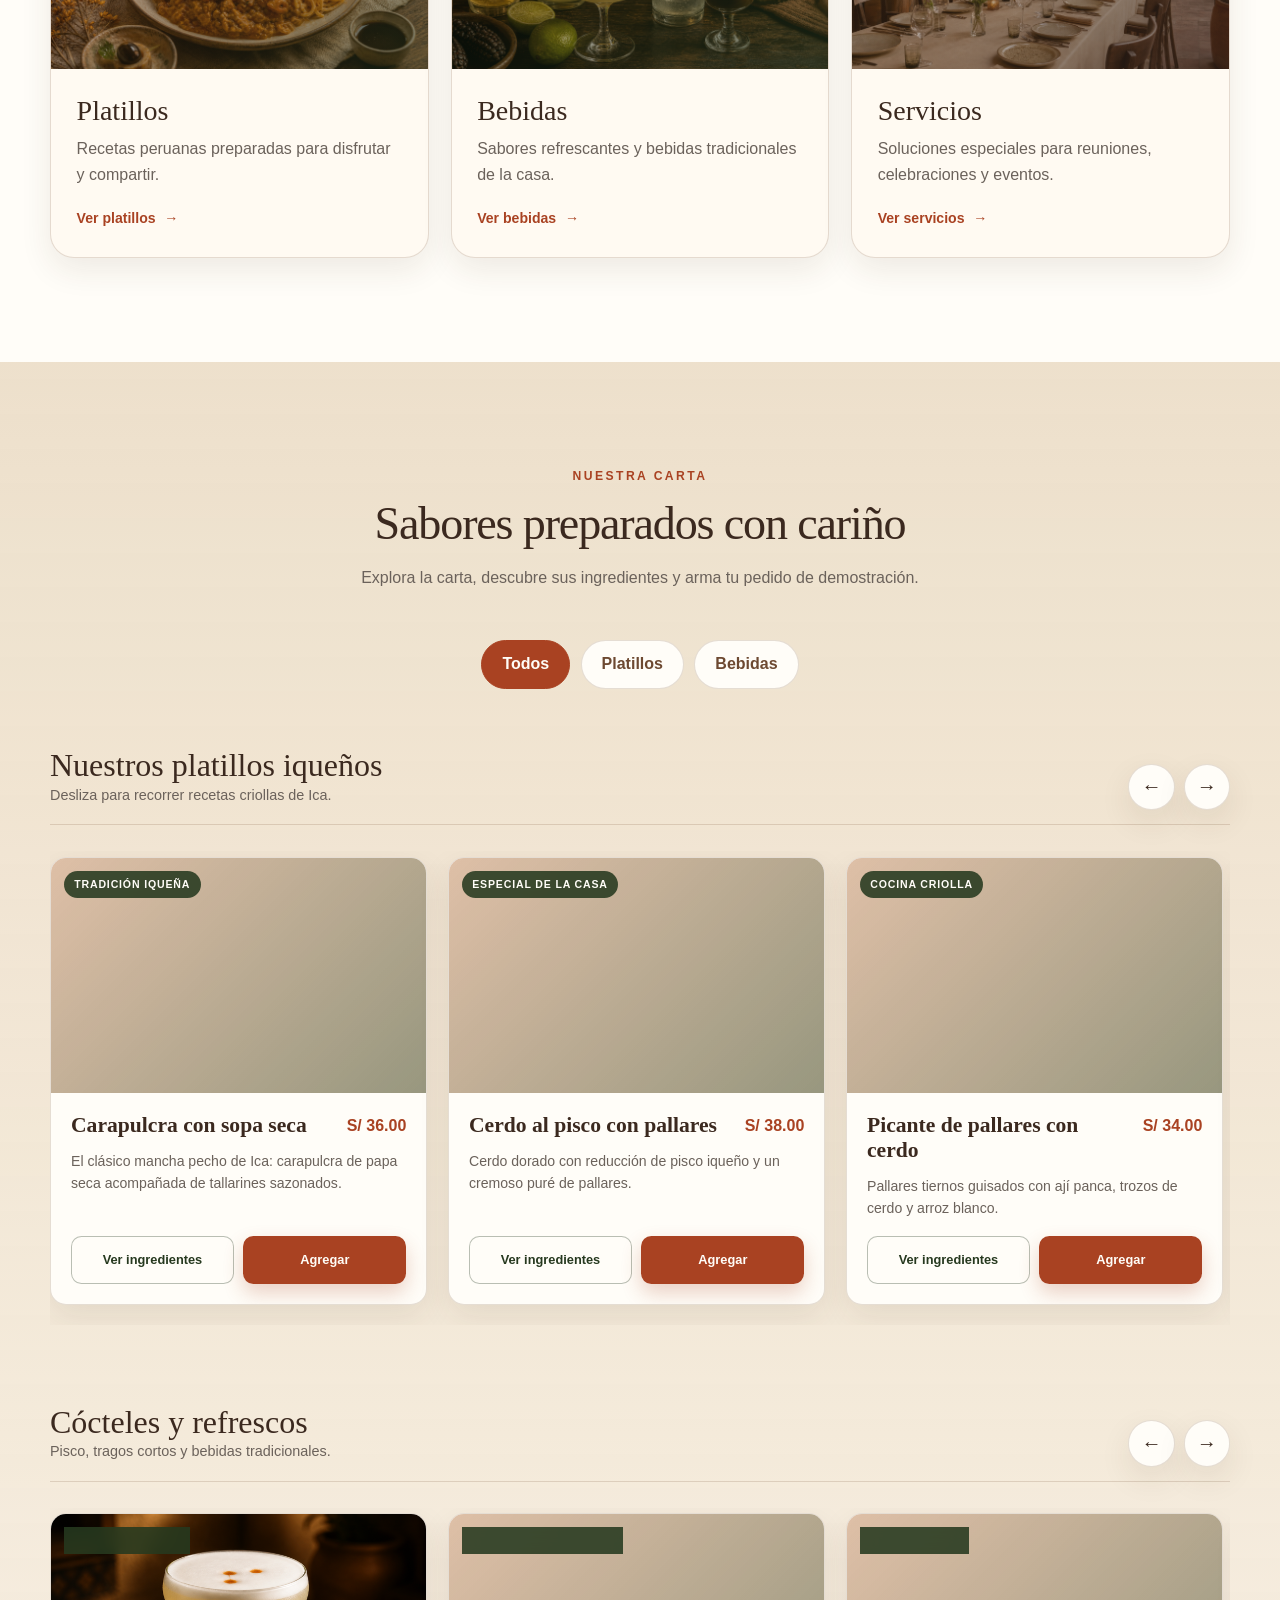
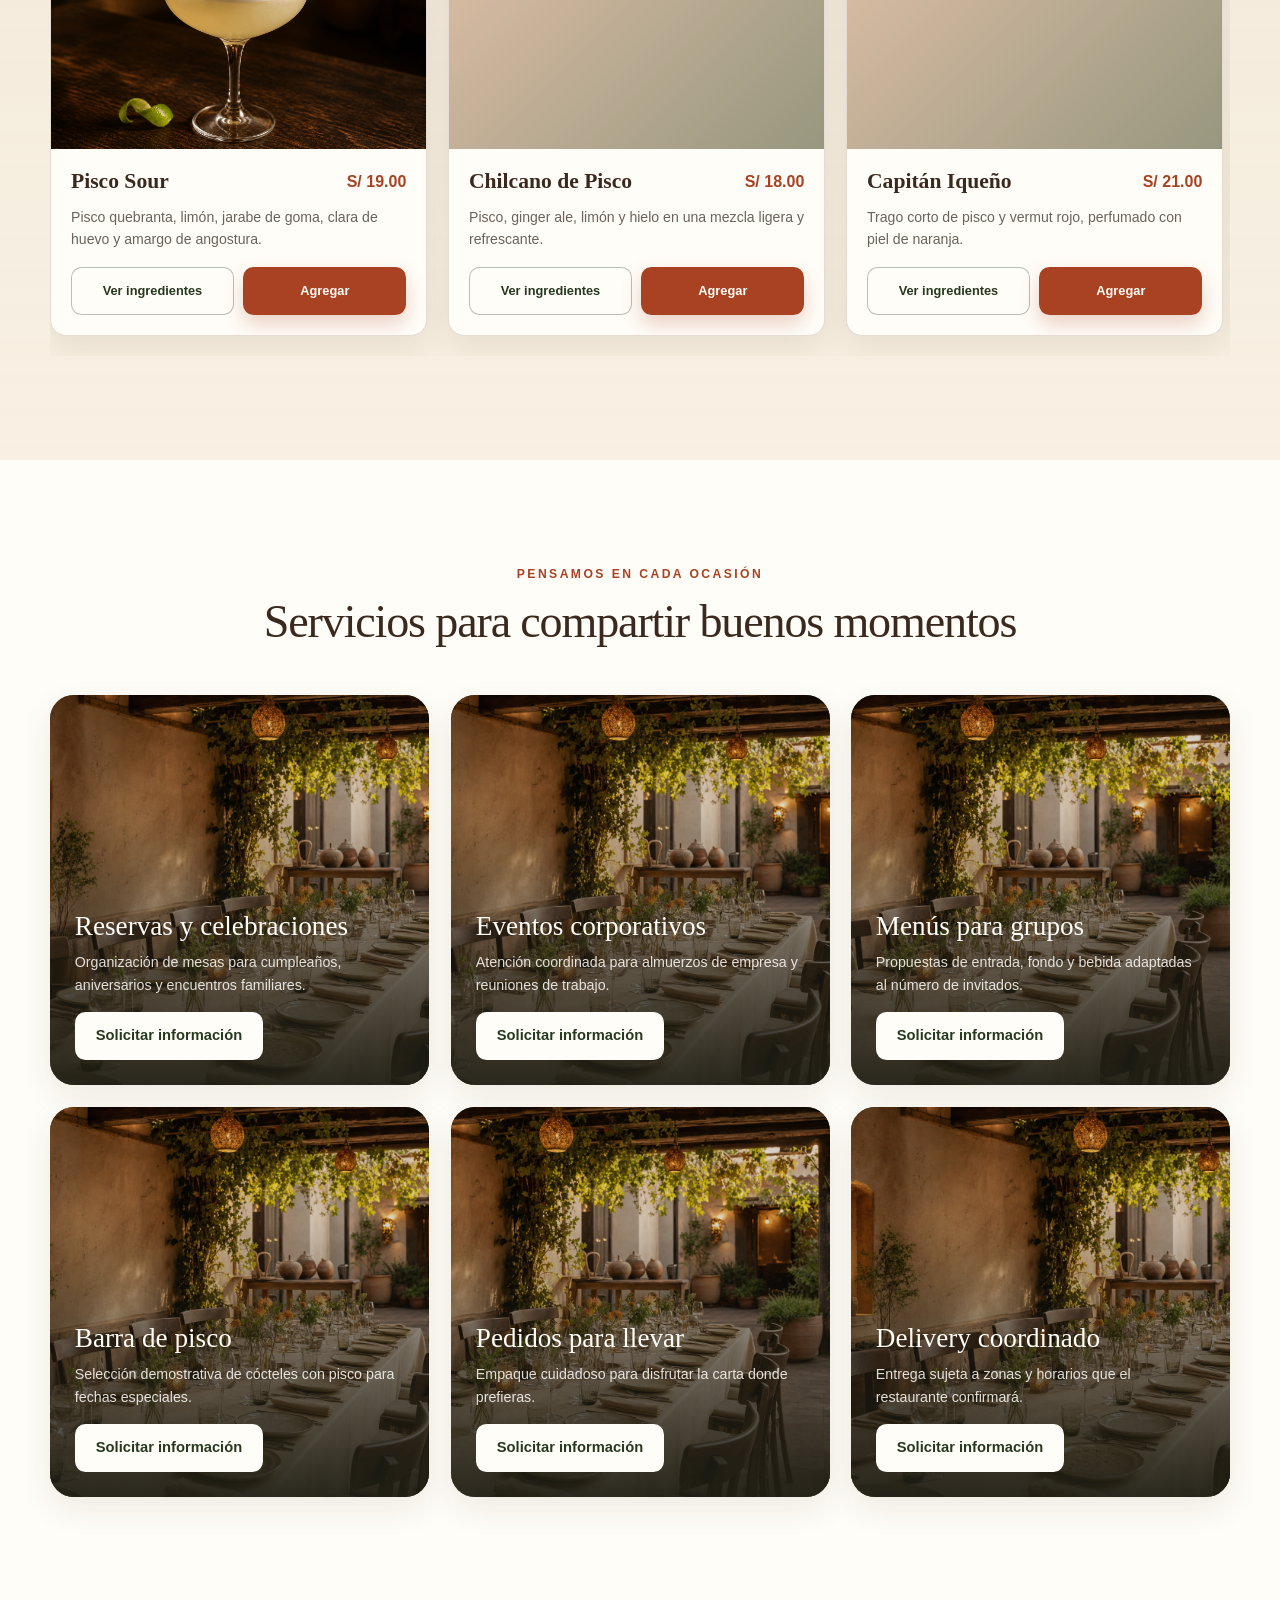
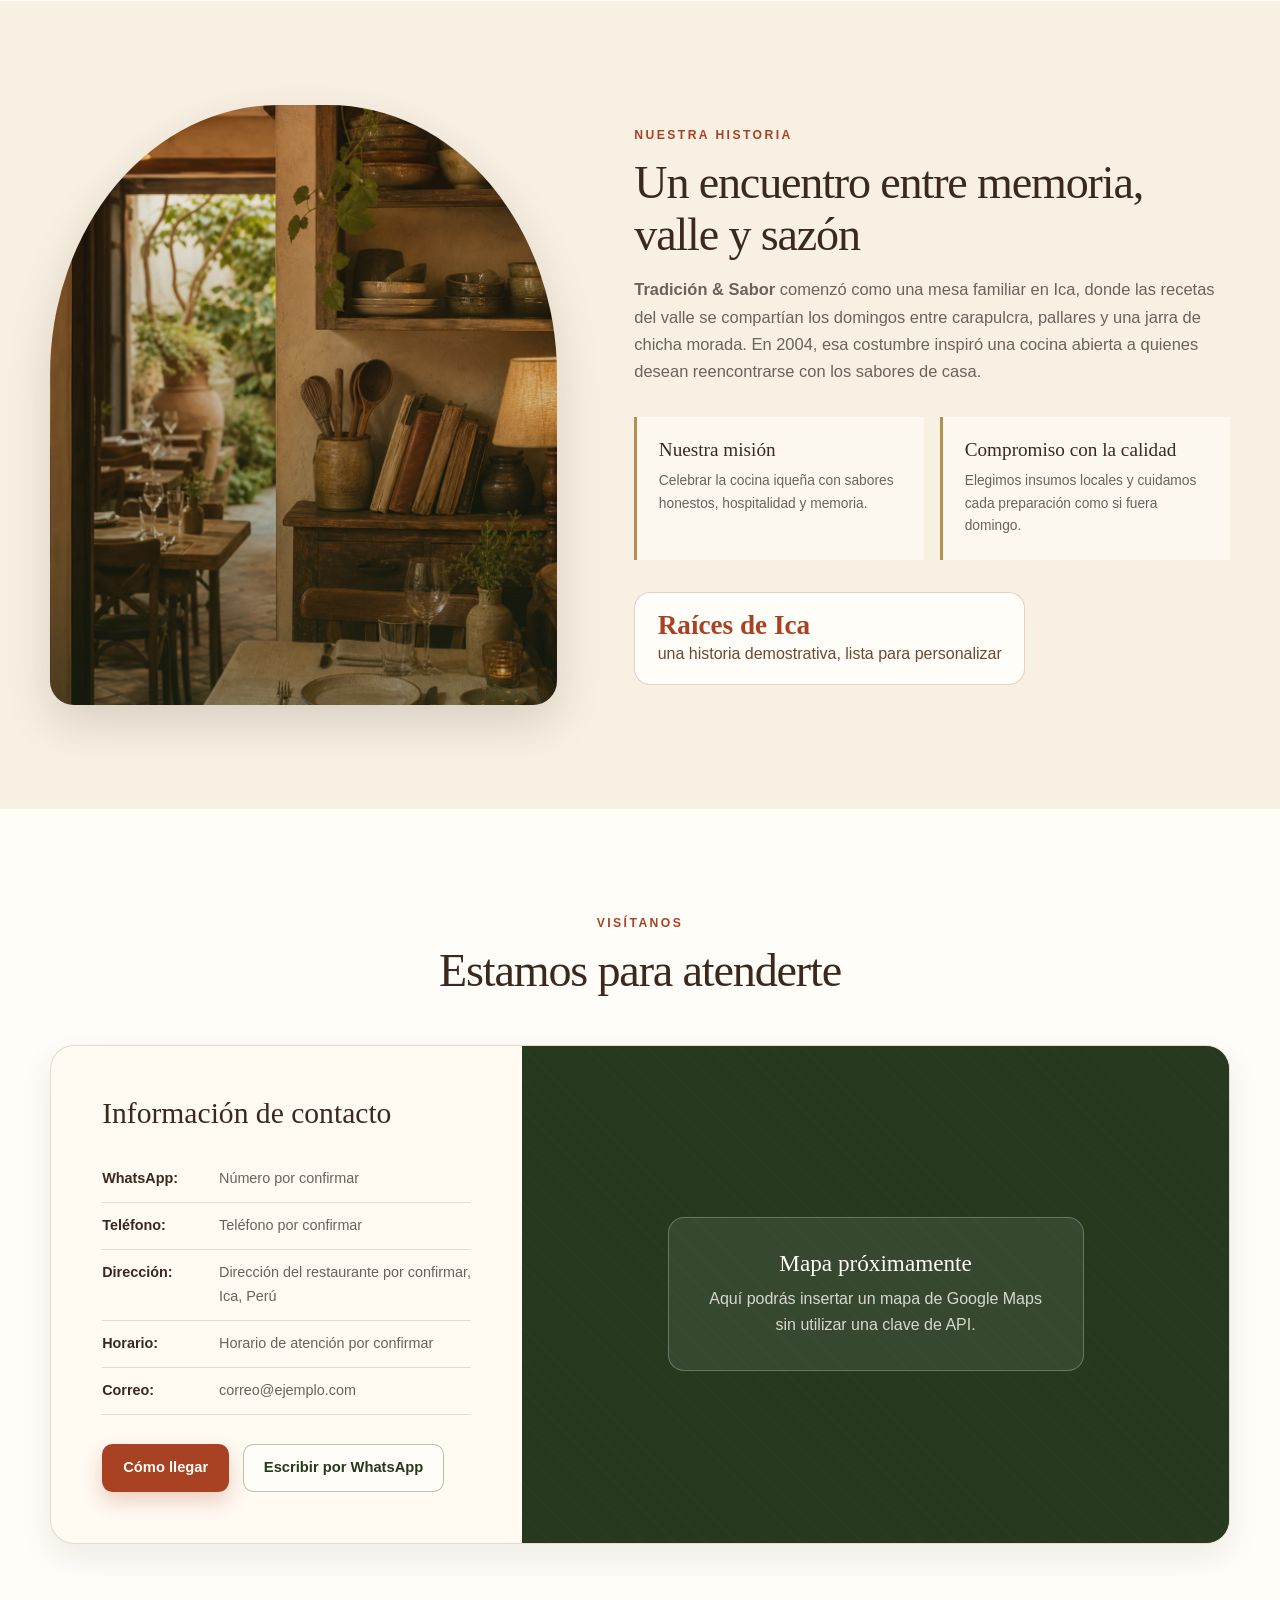
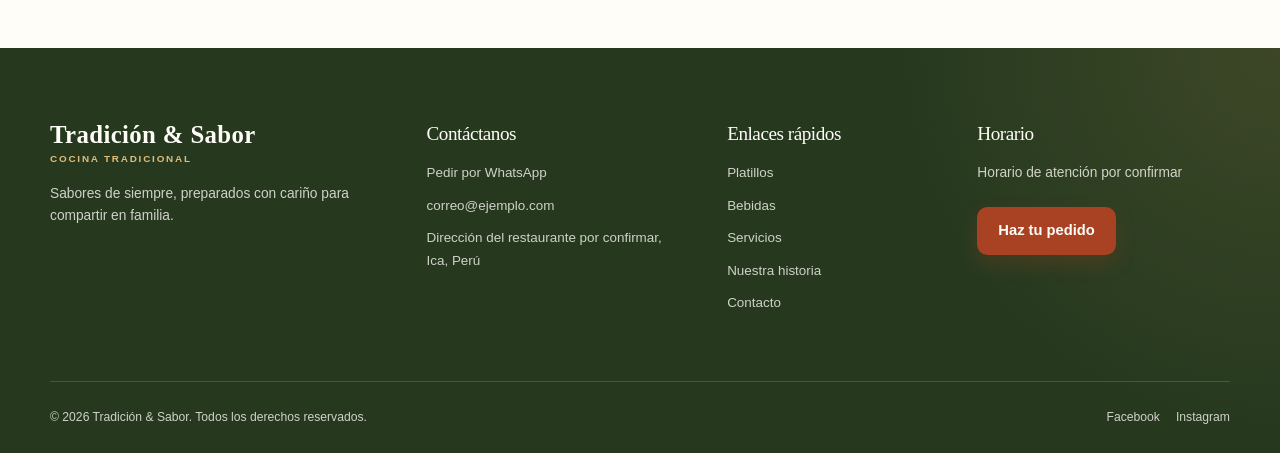
==== commit d4cba80b: "Agregar personalización y paneles operativos" ====
--- a/index.html
+++ b/index.html
@@ -12,12 +12,16 @@
     <link rel="stylesheet" href="css/styles.css">
     <link rel="stylesheet" href="css/responsive.css">
     <link rel="stylesheet" href="css/animations.css">
+    <link rel="stylesheet" href="css/panels.css">
 
     <script src="js/data.js" defer></script>
+    <script src="js/store.js" defer></script>
     <script src="js/app.js" defer></script>
     <script src="js/whatsapp.js" defer></script>
     <script src="js/modal.js" defer></script>
+    <script src="js/personalization.js" defer></script>
     <script src="js/cart.js" defer></script>
+    <script src="js/navigation.js" defer></script>
   </head>
   <body>
     <a class="skip-link" href="#contenido-principal">Saltar al contenido principal</a>
@@ -471,39 +475,22 @@
           <p>Demostración local: no realiza cobros ni envíos automáticos.</p>
 
           <label>
-            Nombre
-            <input name="nombre" type="text" autocomplete="name" required maxlength="70">
-          </label>
-
-          <label>
-            Teléfono
-            <input
-              name="telefono"
-              type="tel"
-              autocomplete="tel"
-              inputmode="tel"
-              required
-              maxlength="20"
-            >
-          </label>
-
-          <label>
-            Modalidad
-            <select name="modalidad" required>
-              <option value="Recojo en el restaurante">Recojo en el restaurante</option>
-              <option value="Delivery por coordinar">Delivery por coordinar</option>
-              <option value="Reserva de mesa">Reserva de mesa</option>
+            Número de mesa
+            <select name="mesa" required>
+              <option value="">Selecciona tu mesa</option>
+              <option value="1">Mesa 1</option>
+              <option value="2">Mesa 2</option>
+              <option value="3">Mesa 3</option>
+              <option value="4">Mesa 4</option>
+              <option value="5">Mesa 5</option>
+              <option value="6">Mesa 6</option>
+              <option value="7">Mesa 7</option>
+              <option value="8">Mesa 8</option>
+              <option value="9">Mesa 9</option>
+              <option value="10">Mesa 10</option>
+              <option value="11">Mesa 11</option>
+              <option value="12">Mesa 12</option>
             </select>
-          </label>
-
-          <label>
-            Indicaciones
-            <textarea
-              name="indicaciones"
-              rows="3"
-              maxlength="240"
-              placeholder="Ejemplo: sin picante o entrega por coordinar"
-            ></textarea>
           </label>
 
           <button class="boton boton--principal" type="submit">Registrar pedido</button>
@@ -528,14 +515,25 @@
               Enviar por WhatsApp
             </a>
           </div>
-          <p id="pedido-aviso-whatsapp">
-            El envío por WhatsApp se habilitará cuando coloques el número real en js/data.js.
-          </p>
+          <p id="pedido-aviso-whatsapp">El pago se realizará al finalizar el consumo.</p>
         </section>
       </div>
     </aside>
 
     <div class="notificacion" id="notificacion" role="status" aria-live="polite" hidden></div>
+
+    <nav
+      class="selector-vistas-demo"
+      id="selector-vistas-demo"
+      aria-label="Vistas privadas para la demostración"
+      hidden
+    >
+      <span>Modo demostración</span>
+      <a class="activo" href="index.html?demo=1">Cliente</a>
+      <a href="caja.html">Caja</a>
+      <a href="cocina.html">Cocina</a>
+      <a href="admin.html">Administración</a>
+    </nav>
 
     <div class="modal" id="modal-producto" hidden>
       <div class="modal__fondo" data-cerrar-modal></div>
@@ -581,5 +579,62 @@
         </div>
       </section>
     </div>
+
+    <div class="modal modal-personalizacion" id="modal-personalizacion" hidden>
+      <div class="modal__fondo" data-cerrar-personalizacion></div>
+      <section
+        class="modal__contenido personalizacion__contenido"
+        role="dialog"
+        aria-modal="true"
+        aria-labelledby="personalizacion-titulo"
+        aria-describedby="personalizacion-mensaje"
+        tabindex="-1"
+      >
+        <button
+          class="modal__cerrar"
+          type="button"
+          aria-label="Cancelar personalización"
+          data-cerrar-personalizacion
+        >×</button>
+
+        <div class="modal__imagen-contenedor">
+          <img id="personalizacion-imagen" src="" alt="">
+        </div>
+
+        <form class="modal__informacion personalizacion__formulario" id="formulario-personalizacion">
+          <p class="etiqueta">Personaliza tu pedido</p>
+          <h2 id="personalizacion-titulo"></h2>
+          <p class="modal__precio">
+            Precio base: <strong id="personalizacion-precio-base"></strong>
+          </p>
+          <p id="personalizacion-mensaje">
+            Puedes conservar la preparación original o realizar cambios opcionales.
+          </p>
+
+          <div class="personalizacion__opciones" id="personalizacion-opciones"></div>
+
+          <div class="personalizacion__cantidad">
+            <span>Cantidad</span>
+            <div class="selector-cantidad" role="group" aria-label="Seleccionar cantidad">
+              <button type="button" id="personalizacion-restar" aria-label="Disminuir cantidad">−</button>
+              <output id="personalizacion-cantidad" aria-live="polite">1</output>
+              <button type="button" id="personalizacion-sumar" aria-label="Aumentar cantidad">+</button>
+            </div>
+          </div>
+
+          <div class="personalizacion__total">
+            <span>Precio actualizado</span>
+            <strong id="personalizacion-total">S/ 0.00</strong>
+          </div>
+
+          <div class="personalizacion__acciones">
+            <button class="boton boton--secundario" type="button" data-cerrar-personalizacion>
+              Cancelar
+            </button>
+            <button class="boton boton--principal" type="submit">Agregar al pedido</button>
+          </div>
+        </form>
+      </section>
+    </div>
   </body>
 </html>
--- a/css/styles.css
+++ b/css/styles.css
@@ -1673,3 +1673,121 @@
 .modal--visible .modal__contenido {
   transform: translateY(0) scale(1);
 }
+
+/* =========================================================
+   16. PERSONALIZACIÓN OPCIONAL
+   ========================================================= */
+.personalizacion__contenido {
+  width: min(980px, 100%);
+}
+
+.personalizacion__formulario {
+  align-self: stretch;
+  overflow-y: auto;
+}
+
+.personalizacion__formulario > p:not(.etiqueta, .modal__precio) {
+  margin-bottom: 1.2rem;
+  color: var(--color-texto-suave);
+}
+
+.personalizacion__opciones {
+  display: grid;
+  gap: 0.75rem;
+}
+
+.personalizacion__campo {
+  display: grid;
+  gap: 0.3rem;
+  color: var(--color-marron-oscuro);
+  font-size: 0.78rem;
+  font-weight: 800;
+}
+
+.personalizacion__campo select {
+  width: 100%;
+  padding: 0.7rem 0.8rem;
+  border: 1px solid var(--color-borde);
+  border-radius: var(--radio-pequeno);
+  color: var(--color-texto);
+  background: var(--color-blanco-calido);
+  font-weight: 400;
+}
+
+.personalizacion__original {
+  padding: 1rem;
+  border: 1px dashed var(--color-beige-oscuro);
+  border-radius: var(--radio-pequeno);
+  background: var(--color-crema);
+}
+
+.personalizacion__cantidad,
+.personalizacion__total {
+  display: flex;
+  align-items: center;
+  justify-content: space-between;
+  gap: 1rem;
+  margin-top: 1rem;
+  padding: 0.85rem 1rem;
+  border: 1px solid var(--color-borde);
+  border-radius: var(--radio-pequeno);
+  background: var(--color-crema-claro);
+  font-size: 0.84rem;
+  font-weight: 800;
+}
+
+.selector-cantidad {
+  display: inline-flex;
+  align-items: center;
+  gap: 0.35rem;
+  padding: 0.2rem;
+  border: 1px solid var(--color-borde);
+  border-radius: 2rem;
+  background: var(--color-blanco-calido);
+}
+
+.selector-cantidad button {
+  display: grid;
+  width: 2.15rem;
+  height: 2.15rem;
+  padding: 0;
+  border: 0;
+  border-radius: 50%;
+  background: var(--color-crema);
+  cursor: pointer;
+  place-items: center;
+}
+
+.selector-cantidad output {
+  min-width: 1.8rem;
+  text-align: center;
+}
+
+.personalizacion__total strong {
+  color: var(--color-terracota);
+  font-size: 1.15rem;
+}
+
+.personalizacion__acciones {
+  display: grid;
+  grid-template-columns: 1fr 1.35fr;
+  gap: 0.7rem;
+  margin-top: 1.15rem;
+}
+
+.carrito-item__cambios {
+  display: grid;
+  gap: 0.15rem;
+  margin-block: 0.35rem 0.55rem;
+  color: var(--color-texto-suave);
+  font-size: 0.72rem;
+  line-height: 1.4;
+}
+
+.carrito-item__cambios strong {
+  color: var(--color-marron);
+}
+
+.carrito-item__subtotal {
+  margin-bottom: 0.55rem !important;
+}
--- a/css/responsive.css
+++ b/css/responsive.css
@@ -374,6 +374,10 @@
     grid-template-columns: 1fr;
   }
 
+  .personalizacion__acciones {
+    grid-template-columns: 1fr;
+  }
+
   .panel-carrito {
     width: min(440px, 100%);
   }
@@ -475,6 +479,15 @@
 
   .modal__imagen-contenedor {
     min-height: 210px;
+  }
+
+  .personalizacion__contenido .modal__imagen-contenedor {
+    max-height: 28vh;
+  }
+
+  .personalizacion__cantidad,
+  .personalizacion__total {
+    padding: 0.7rem 0.8rem;
   }
 
   .grupo-productos__encabezado {
--- a/css/panels.css
+++ b/css/panels.css
@@ -0,0 +1,925 @@
+/* =========================================================
+   VISTAS OPERATIVAS Y NAVEGACIÓN DE DEMOSTRACIÓN
+   ========================================================= */
+
+.selector-vistas-demo {
+  position: fixed;
+  top: 6rem;
+  right: 1rem;
+  z-index: 1200;
+  display: flex;
+  align-items: center;
+  gap: 0.35rem;
+  padding: 0.45rem;
+  border: 1px solid rgba(181, 145, 80, 0.42);
+  border-radius: 2rem;
+  color: var(--color-blanco-calido);
+  background: rgba(38, 57, 31, 0.96);
+  box-shadow: var(--sombra-media);
+  backdrop-filter: blur(12px);
+}
+
+.selector-vistas-demo > span {
+  padding-inline: 0.55rem;
+  color: #e8c989;
+  font-size: 0.68rem;
+  font-weight: 850;
+  letter-spacing: 0.08em;
+  text-transform: uppercase;
+}
+
+.selector-vistas-demo a {
+  padding: 0.45rem 0.7rem;
+  border-radius: 2rem;
+  font-size: 0.72rem;
+  font-weight: 800;
+}
+
+.selector-vistas-demo a:hover,
+.selector-vistas-demo a.activo {
+  color: var(--color-marron-oscuro);
+  background: #f0cc7d;
+}
+
+.panel-page {
+  min-height: 100vh;
+  color: var(--color-texto);
+  background:
+    radial-gradient(circle at 10% 0%, rgba(181, 145, 80, 0.12), transparent 28rem),
+    var(--color-crema-claro);
+}
+
+.panel-header {
+  position: sticky;
+  top: 0;
+  z-index: 1000;
+  border-bottom: 1px solid var(--color-borde);
+  background: rgba(255, 250, 242, 0.96);
+  box-shadow: 0 8px 28px rgba(61, 39, 24, 0.09);
+  backdrop-filter: blur(14px);
+}
+
+.panel-header__contenido {
+  display: flex;
+  min-height: 5.2rem;
+  align-items: center;
+  justify-content: space-between;
+  gap: 1.5rem;
+}
+
+.panel-header .marca {
+  align-items: flex-start;
+}
+
+.panel-navegacion {
+  display: flex;
+  align-items: center;
+  gap: 0.35rem;
+  padding: 0.35rem;
+  border: 1px solid var(--color-borde);
+  border-radius: 2rem;
+  background: var(--color-blanco-calido);
+}
+
+.panel-navegacion a {
+  padding: 0.55rem 0.85rem;
+  border-radius: 2rem;
+  color: var(--color-texto-suave);
+  font-size: 0.76rem;
+  font-weight: 800;
+}
+
+.panel-navegacion a:hover,
+.panel-navegacion a.activo {
+  color: var(--color-blanco-calido);
+  background: var(--color-verde);
+}
+
+.panel-main {
+  width: min(calc(100% - 3rem), 1380px);
+  margin-inline: auto;
+  padding-block: 3rem 5rem;
+}
+
+.panel-portada {
+  display: flex;
+  align-items: end;
+  justify-content: space-between;
+  gap: 2rem;
+  margin-bottom: 2rem;
+}
+
+.panel-portada h1 {
+  max-width: none;
+  margin-bottom: 0.55rem;
+  color: var(--color-marron-oscuro);
+  font-size: clamp(2.35rem, 5vw, 4.2rem);
+}
+
+.panel-portada p:last-child {
+  max-width: 62ch;
+  margin-bottom: 0;
+  color: var(--color-texto-suave);
+}
+
+.panel-actualizacion {
+  flex: 0 0 auto;
+  padding: 0.55rem 0.8rem;
+  border: 1px solid var(--color-borde);
+  border-radius: 2rem;
+  color: var(--color-verde);
+  background: var(--color-blanco-calido);
+  font-size: 0.72rem;
+  font-weight: 800;
+}
+
+.resumen-operativo {
+  display: grid;
+  grid-template-columns: repeat(6, minmax(0, 1fr));
+  gap: 0.85rem;
+  margin-bottom: 2rem;
+}
+
+.tarjeta-metrica {
+  min-width: 0;
+  padding: 1.1rem;
+  border: 1px solid var(--color-borde);
+  border-radius: var(--radio-medio);
+  background: var(--color-blanco-calido);
+  box-shadow: var(--sombra-suave);
+}
+
+.tarjeta-metrica span {
+  display: block;
+  min-height: 2.3em;
+  color: var(--color-texto-suave);
+  font-size: 0.7rem;
+  font-weight: 800;
+  line-height: 1.25;
+  text-transform: uppercase;
+}
+
+.tarjeta-metrica strong {
+  display: block;
+  margin-top: 0.45rem;
+  color: var(--color-marron-oscuro);
+  font-family: var(--fuente-titulos);
+  font-size: 1.75rem;
+  line-height: 1;
+}
+
+.panel-bloque {
+  overflow: hidden;
+  border: 1px solid var(--color-borde);
+  border-radius: var(--radio-grande);
+  background: var(--color-blanco-calido);
+  box-shadow: var(--sombra-suave);
+}
+
+.panel-bloque__encabezado {
+  display: flex;
+  align-items: center;
+  justify-content: space-between;
+  gap: 1rem;
+  padding: 1.2rem 1.35rem;
+  border-bottom: 1px solid var(--color-borde);
+}
+
+.panel-bloque__encabezado h2 {
+  margin-bottom: 0;
+  font-size: 1.65rem;
+}
+
+.tabla-contenedor {
+  overflow-x: auto;
+}
+
+.tabla-panel {
+  width: 100%;
+  border-collapse: collapse;
+  font-size: 0.8rem;
+}
+
+.tabla-panel th,
+.tabla-panel td {
+  padding: 0.9rem 1rem;
+  border-bottom: 1px solid var(--color-borde);
+  text-align: left;
+  vertical-align: middle;
+  white-space: nowrap;
+}
+
+.tabla-panel th {
+  color: var(--color-marron);
+  background: var(--color-crema);
+  font-size: 0.68rem;
+  letter-spacing: 0.06em;
+  text-transform: uppercase;
+}
+
+.tabla-panel tbody tr {
+  transition: background-color var(--transicion);
+}
+
+.tabla-panel tbody tr:hover {
+  background: rgba(234, 219, 196, 0.35);
+}
+
+.tabla-panel__vacio {
+  padding: 2.5rem !important;
+  color: var(--color-texto-suave);
+  text-align: center !important;
+}
+
+.estado {
+  display: inline-flex;
+  align-items: center;
+  gap: 0.35rem;
+  padding: 0.35rem 0.58rem;
+  border-radius: 2rem;
+  font-size: 0.68rem;
+  font-weight: 850;
+  text-transform: capitalize;
+}
+
+.estado::before {
+  width: 0.45rem;
+  height: 0.45rem;
+  border-radius: 50%;
+  background: currentColor;
+  content: "";
+}
+
+.estado--recibido {
+  color: #8a5a1f;
+  background: #fff0cf;
+}
+
+.estado--preparando {
+  color: #8f421e;
+  background: #ffe0cf;
+}
+
+.estado--listo {
+  color: #17683e;
+  background: #d9f3e3;
+}
+
+.estado--entregado,
+.estado--cerrado {
+  color: #455267;
+  background: #e7ebf1;
+}
+
+.estado--pendiente {
+  color: #9a3d27;
+  background: #ffe2db;
+}
+
+.estado--pagado {
+  color: #17683e;
+  background: #d9f3e3;
+}
+
+.boton-tabla {
+  min-height: 2.25rem;
+  padding: 0.45rem 0.7rem;
+  border: 1px solid var(--color-borde);
+  border-radius: 2rem;
+  color: var(--color-verde);
+  background: var(--color-blanco-calido);
+  font-size: 0.7rem;
+  font-weight: 850;
+  cursor: pointer;
+}
+
+.detalle-operativo {
+  position: fixed;
+  top: 0;
+  right: 0;
+  z-index: 1500;
+  width: min(520px, 100%);
+  height: 100dvh;
+  overflow-y: auto;
+  border-left: 1px solid var(--color-borde);
+  background: var(--color-crema-claro);
+  box-shadow: -24px 0 70px rgba(24, 22, 18, 0.3);
+  transform: translateX(105%);
+  transition: transform 260ms cubic-bezier(0.22, 1, 0.36, 1);
+}
+
+.detalle-operativo.abierto {
+  transform: translateX(0);
+}
+
+.detalle-operativo__encabezado {
+  position: sticky;
+  top: 0;
+  z-index: 2;
+  display: flex;
+  align-items: start;
+  justify-content: space-between;
+  gap: 1rem;
+  padding: 1.35rem;
+  border-bottom: 1px solid var(--color-borde);
+  background: rgba(255, 253, 248, 0.94);
+  backdrop-filter: blur(12px);
+}
+
+.detalle-operativo__encabezado h2 {
+  margin-bottom: 0;
+  font-size: 2rem;
+}
+
+.detalle-operativo__cuerpo {
+  padding: 1.35rem 1.35rem 3rem;
+}
+
+.detalle-cerrar {
+  display: grid;
+  width: 2.7rem;
+  height: 2.7rem;
+  flex: 0 0 auto;
+  padding: 0;
+  border: 1px solid var(--color-borde);
+  border-radius: 50%;
+  background: var(--color-blanco-calido);
+  font-size: 1.45rem;
+  cursor: pointer;
+  place-items: center;
+}
+
+.detalle-lista-productos {
+  display: grid;
+  gap: 0.7rem;
+  margin-block: 1rem;
+}
+
+.detalle-producto {
+  padding: 0.85rem;
+  border: 1px solid var(--color-borde);
+  border-radius: var(--radio-pequeno);
+  background: var(--color-blanco-calido);
+}
+
+.detalle-producto h3 {
+  margin-bottom: 0.3rem;
+  font-size: 1rem;
+}
+
+.detalle-producto p,
+.detalle-producto li {
+  margin-bottom: 0.15rem;
+  color: var(--color-texto-suave);
+  font-size: 0.74rem;
+}
+
+.detalle-total {
+  display: flex;
+  justify-content: space-between;
+  gap: 1rem;
+  margin-block: 1rem;
+  padding: 1rem;
+  border-radius: var(--radio-pequeno);
+  color: var(--color-blanco-calido);
+  background: var(--color-verde);
+}
+
+.detalle-total strong {
+  font-size: 1.15rem;
+}
+
+.formulario-operativo {
+  display: grid;
+  gap: 0.8rem;
+  margin-top: 1.2rem;
+  padding-top: 1.2rem;
+  border-top: 1px solid var(--color-borde);
+}
+
+.formulario-operativo label {
+  display: grid;
+  gap: 0.3rem;
+  color: var(--color-marron-oscuro);
+  font-size: 0.76rem;
+  font-weight: 800;
+}
+
+.formulario-operativo input,
+.formulario-operativo select,
+.formulario-operativo textarea {
+  width: 100%;
+  padding: 0.72rem 0.8rem;
+  border: 1px solid var(--color-borde);
+  border-radius: var(--radio-pequeno);
+  background: var(--color-blanco-calido);
+  font-weight: 400;
+}
+
+.acciones-operativas {
+  display: flex;
+  flex-wrap: wrap;
+  gap: 0.55rem;
+  margin-top: 1rem;
+}
+
+.acciones-operativas .boton {
+  flex: 1 1 10rem;
+}
+
+.recibo {
+  margin-top: 1.2rem;
+  padding: 1.2rem;
+  border: 1px dashed var(--color-marron);
+  border-radius: var(--radio-pequeno);
+  background: white;
+  font-family: "Courier New", monospace;
+  font-size: 0.75rem;
+}
+
+.recibo h3,
+.recibo p {
+  margin-bottom: 0.4rem;
+  font-family: inherit;
+}
+
+.tablero-cocina {
+  display: grid;
+  grid-template-columns: repeat(3, minmax(0, 1fr));
+  gap: 1rem;
+  align-items: start;
+}
+
+.columna-cocina {
+  min-width: 0;
+  overflow: hidden;
+  border: 1px solid var(--color-borde);
+  border-radius: var(--radio-grande);
+  background: rgba(255, 253, 248, 0.68);
+  box-shadow: var(--sombra-suave);
+}
+
+.columna-cocina__encabezado {
+  display: flex;
+  min-height: 4rem;
+  align-items: center;
+  justify-content: space-between;
+  gap: 1rem;
+  padding: 1rem 1.15rem;
+  border-bottom: 1px solid var(--color-borde);
+}
+
+.columna-cocina--pendiente .columna-cocina__encabezado {
+  background: #fff0cf;
+}
+
+.columna-cocina--preparando .columna-cocina__encabezado {
+  background: #ffe0cf;
+}
+
+.columna-cocina--listo .columna-cocina__encabezado {
+  background: #d9f3e3;
+}
+
+.columna-cocina__encabezado h2 {
+  margin-bottom: 0;
+  font-size: 1.45rem;
+}
+
+.columna-cocina__encabezado span {
+  display: grid;
+  min-width: 2rem;
+  height: 2rem;
+  padding-inline: 0.35rem;
+  border-radius: 2rem;
+  color: var(--color-blanco-calido);
+  background: var(--color-verde);
+  font-size: 0.76rem;
+  font-weight: 850;
+  place-items: center;
+}
+
+.columna-cocina__lista {
+  display: grid;
+  gap: 0.8rem;
+  min-height: 12rem;
+  padding: 0.9rem;
+}
+
+.columna-cocina__vacio {
+  align-self: start;
+  margin: 0;
+  padding: 1.5rem 0.7rem;
+  color: var(--color-texto-suave);
+  text-align: center;
+  font-size: 0.8rem;
+}
+
+.pedido-cocina {
+  padding: 1rem;
+  border: 1px solid var(--color-borde);
+  border-radius: var(--radio-medio);
+  background: var(--color-blanco-calido);
+  box-shadow: 0 10px 28px rgba(61, 39, 24, 0.08);
+}
+
+.pedido-cocina--listo {
+  border-color: rgba(23, 104, 62, 0.45);
+  box-shadow:
+    0 10px 28px rgba(61, 39, 24, 0.08),
+    0 0 0 3px rgba(23, 104, 62, 0.08);
+}
+
+.pedido-cocina__encabezado {
+  display: flex;
+  align-items: center;
+  justify-content: space-between;
+  gap: 0.8rem;
+}
+
+.pedido-cocina__encabezado strong {
+  overflow: hidden;
+  color: var(--color-marron-oscuro);
+  font-size: 0.75rem;
+  text-overflow: ellipsis;
+  white-space: nowrap;
+}
+
+.pedido-cocina__encabezado span {
+  flex: 0 0 auto;
+  padding: 0.35rem 0.55rem;
+  border-radius: 2rem;
+  color: var(--color-blanco-calido);
+  background: var(--color-terracota);
+  font-size: 0.7rem;
+  font-weight: 850;
+}
+
+.pedido-cocina__tiempo {
+  margin-block: 0.45rem 0.75rem;
+  color: var(--color-texto-suave);
+  font-size: 0.7rem;
+}
+
+.pedido-cocina__productos {
+  display: grid;
+  gap: 0.55rem;
+  padding-block: 0.75rem;
+  border-block: 1px solid var(--color-borde);
+}
+
+.pedido-cocina__productos li {
+  display: grid;
+  gap: 0.1rem;
+}
+
+.pedido-cocina__productos strong {
+  font-size: 0.78rem;
+}
+
+.pedido-cocina__productos span {
+  color: var(--color-texto-suave);
+  font-size: 0.68rem;
+  line-height: 1.35;
+}
+
+.pedido-cocina__acciones {
+  display: flex;
+  margin-top: 0.8rem;
+}
+
+.pedido-cocina__acciones .boton {
+  width: 100%;
+  min-height: 2.65rem;
+  font-size: 0.76rem;
+}
+
+.resumen-operativo--admin {
+  grid-template-columns: repeat(5, minmax(0, 1fr));
+}
+
+.panel-bloque--productos {
+  margin-bottom: 1.2rem;
+}
+
+.filtros-admin {
+  display: flex;
+  flex-wrap: wrap;
+  gap: 0.4rem;
+}
+
+.filtros-admin button {
+  padding: 0.5rem 0.75rem;
+  border: 1px solid var(--color-borde);
+  border-radius: 2rem;
+  background: var(--color-blanco-calido);
+  font-size: 0.72rem;
+  font-weight: 800;
+  cursor: pointer;
+}
+
+.filtros-admin button.activo {
+  color: var(--color-blanco-calido);
+  border-color: var(--color-terracota);
+  background: var(--color-terracota);
+}
+
+.productos-admin {
+  display: grid;
+  grid-template-columns: repeat(3, minmax(0, 1fr));
+  gap: 1rem;
+  padding: 1rem;
+}
+
+.producto-admin {
+  display: grid;
+  min-width: 0;
+  grid-template-columns: 7.5rem 1fr;
+  overflow: hidden;
+  border: 1px solid var(--color-borde);
+  border-radius: var(--radio-medio);
+  background: var(--color-blanco-calido);
+}
+
+.producto-admin > img {
+  width: 100%;
+  height: 100%;
+  min-height: 15rem;
+  object-fit: cover;
+}
+
+.producto-admin__contenido {
+  display: flex;
+  min-width: 0;
+  flex-direction: column;
+  padding: 1rem;
+}
+
+.producto-admin__categoria {
+  color: var(--color-terracota);
+  font-size: 0.64rem;
+  font-weight: 850;
+  letter-spacing: 0.08em;
+  text-transform: uppercase;
+}
+
+.producto-admin h3 {
+  margin-block: 0.25rem 0.75rem;
+  font-size: 1.1rem;
+}
+
+.producto-admin__precio {
+  display: grid;
+  grid-template-columns: 1fr auto;
+  align-items: end;
+  gap: 0.4rem;
+}
+
+.producto-admin__precio label {
+  display: grid;
+  gap: 0.2rem;
+  font-size: 0.7rem;
+  font-weight: 800;
+}
+
+.producto-admin__precio input {
+  width: 100%;
+  min-width: 0;
+  padding: 0.55rem;
+  border: 1px solid var(--color-borde);
+  border-radius: var(--radio-pequeno);
+}
+
+.interruptor-admin {
+  display: flex;
+  align-items: center;
+  gap: 0.45rem;
+  margin-top: 0.8rem;
+  font-size: 0.75rem;
+  font-weight: 800;
+}
+
+.interruptor-admin input {
+  width: 1.05rem;
+  height: 1.05rem;
+  accent-color: var(--color-verde);
+}
+
+.producto-admin__opciones {
+  margin-block: 0.7rem;
+  color: var(--color-texto-suave);
+  font-size: 0.68rem;
+  line-height: 1.35;
+}
+
+.producto-admin__contenido > .boton {
+  width: 100%;
+  min-height: 2.45rem;
+  margin-top: auto;
+  font-size: 0.72rem;
+}
+
+.reportes-admin {
+  display: grid;
+  grid-template-columns: 1fr 1fr;
+  gap: 1.2rem;
+}
+
+.ranking-productos {
+  display: grid;
+  gap: 0.55rem;
+  padding: 1rem 1.2rem 1.3rem;
+  list-style: none;
+}
+
+.ranking-productos li {
+  display: grid;
+  grid-template-columns: 2rem 1fr auto;
+  align-items: center;
+  gap: 0.7rem;
+  padding: 0.65rem 0;
+  border-bottom: 1px solid var(--color-borde);
+}
+
+.ranking-productos span {
+  display: grid;
+  width: 1.8rem;
+  height: 1.8rem;
+  border-radius: 50%;
+  color: var(--color-blanco-calido);
+  background: var(--color-verde);
+  font-size: 0.7rem;
+  font-weight: 850;
+  place-items: center;
+}
+
+.ranking-productos strong {
+  font-size: 0.82rem;
+}
+
+.ranking-productos em {
+  color: var(--color-texto-suave);
+  font-size: 0.72rem;
+  font-style: normal;
+}
+
+.metodos-pago-grid {
+  display: grid;
+  grid-template-columns: repeat(2, 1fr);
+  gap: 0.7rem;
+  padding: 1rem 1.2rem 1.3rem;
+}
+
+.metodos-pago-grid article {
+  display: grid;
+  padding: 0.9rem;
+  border: 1px solid var(--color-borde);
+  border-radius: var(--radio-pequeno);
+  background: var(--color-crema-claro);
+}
+
+.metodos-pago-grid span,
+.metodos-pago-grid small {
+  color: var(--color-texto-suave);
+  font-size: 0.68rem;
+}
+
+.metodos-pago-grid strong {
+  color: var(--color-marron-oscuro);
+  font-size: 1.05rem;
+}
+
+.opcion-admin {
+  display: grid !important;
+  grid-template-columns: auto 1fr;
+  align-items: center;
+  gap: 0.15rem 0.6rem !important;
+  padding: 0.85rem;
+  border: 1px solid var(--color-borde);
+  border-radius: var(--radio-pequeno);
+  background: var(--color-blanco-calido);
+}
+
+.opcion-admin input {
+  width: 1.1rem;
+  height: 1.1rem;
+  grid-row: 1 / 3;
+  accent-color: var(--color-verde);
+}
+
+.opcion-admin small {
+  color: var(--color-texto-suave);
+  font-weight: 400;
+}
+
+@media (max-width: 1100px) {
+  .resumen-operativo {
+    grid-template-columns: repeat(3, 1fr);
+  }
+
+  .tablero-cocina {
+    grid-template-columns: 1fr;
+  }
+
+  .resumen-operativo--admin {
+    grid-template-columns: repeat(3, 1fr);
+  }
+
+  .productos-admin {
+    grid-template-columns: repeat(2, minmax(0, 1fr));
+  }
+}
+
+@media (max-width: 760px) {
+  .selector-vistas-demo {
+    right: 0.5rem;
+    left: 0.5rem;
+    overflow-x: auto;
+    justify-content: flex-start;
+    border-radius: var(--radio-medio);
+  }
+
+  .selector-vistas-demo > span {
+    display: none;
+  }
+
+  .panel-header__contenido {
+    display: grid;
+    padding-block: 0.75rem;
+  }
+
+  .panel-header .marca {
+    align-items: center;
+  }
+
+  .panel-navegacion {
+    max-width: calc(100vw - 2rem);
+    overflow-x: auto;
+    justify-self: center;
+  }
+
+  .panel-navegacion a {
+    flex: 0 0 auto;
+  }
+
+  .panel-main {
+    width: min(calc(100% - 1.5rem), 1380px);
+    padding-top: 2rem;
+  }
+
+  .panel-portada {
+    display: block;
+  }
+
+  .panel-actualizacion {
+    display: inline-flex;
+    margin-top: 1rem;
+  }
+
+  .resumen-operativo {
+    grid-template-columns: repeat(2, 1fr);
+  }
+
+  .productos-admin,
+  .reportes-admin {
+    grid-template-columns: 1fr;
+  }
+}
+
+@media (max-width: 480px) {
+  .resumen-operativo {
+    grid-template-columns: 1fr;
+  }
+
+  .producto-admin {
+    grid-template-columns: 6rem 1fr;
+  }
+
+  .producto-admin > img {
+    min-height: 14rem;
+  }
+
+  .detalle-operativo__cuerpo,
+  .detalle-operativo__encabezado {
+    padding-inline: 1rem;
+  }
+}
+
+@media print {
+  body * {
+    visibility: hidden !important;
+  }
+
+  .recibo,
+  .recibo * {
+    visibility: visible !important;
+  }
+
+  .recibo {
+    position: absolute;
+    top: 0;
+    left: 0;
+    width: 100%;
+    border: 0;
+  }
+}
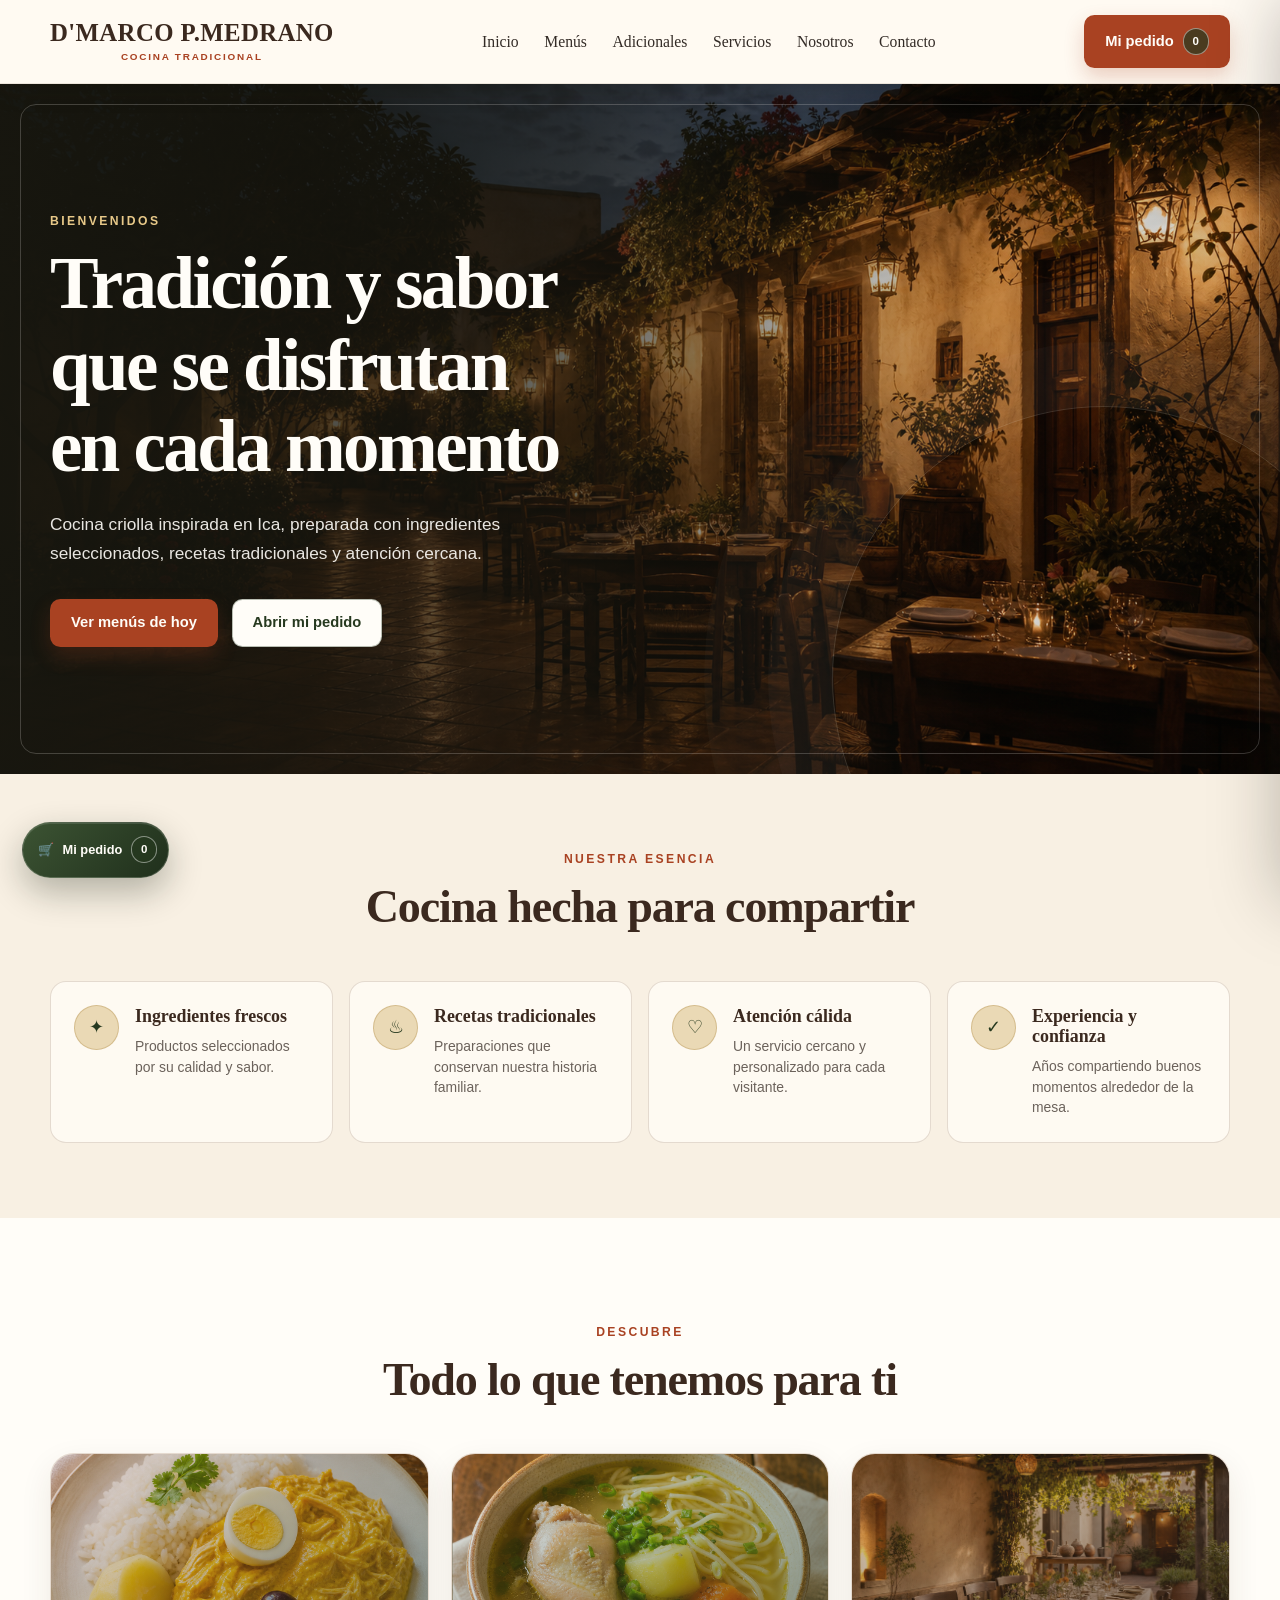
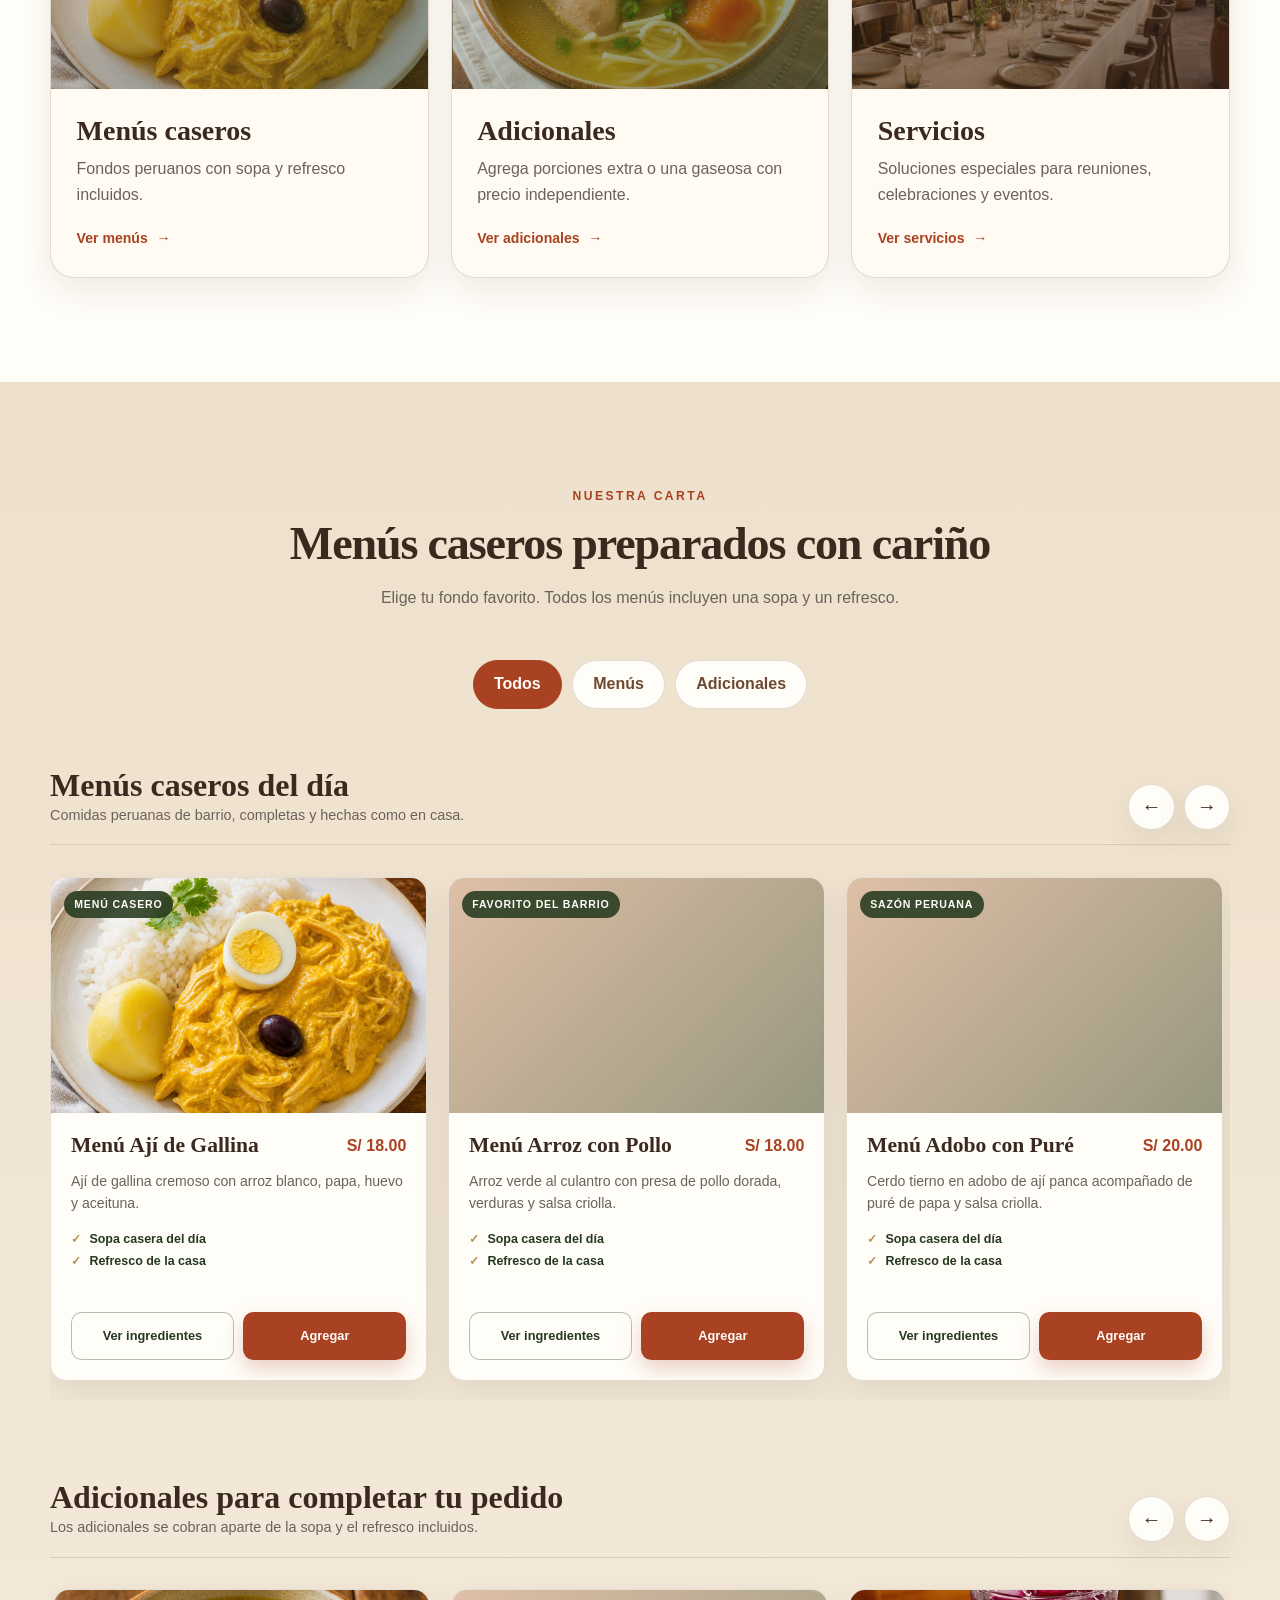
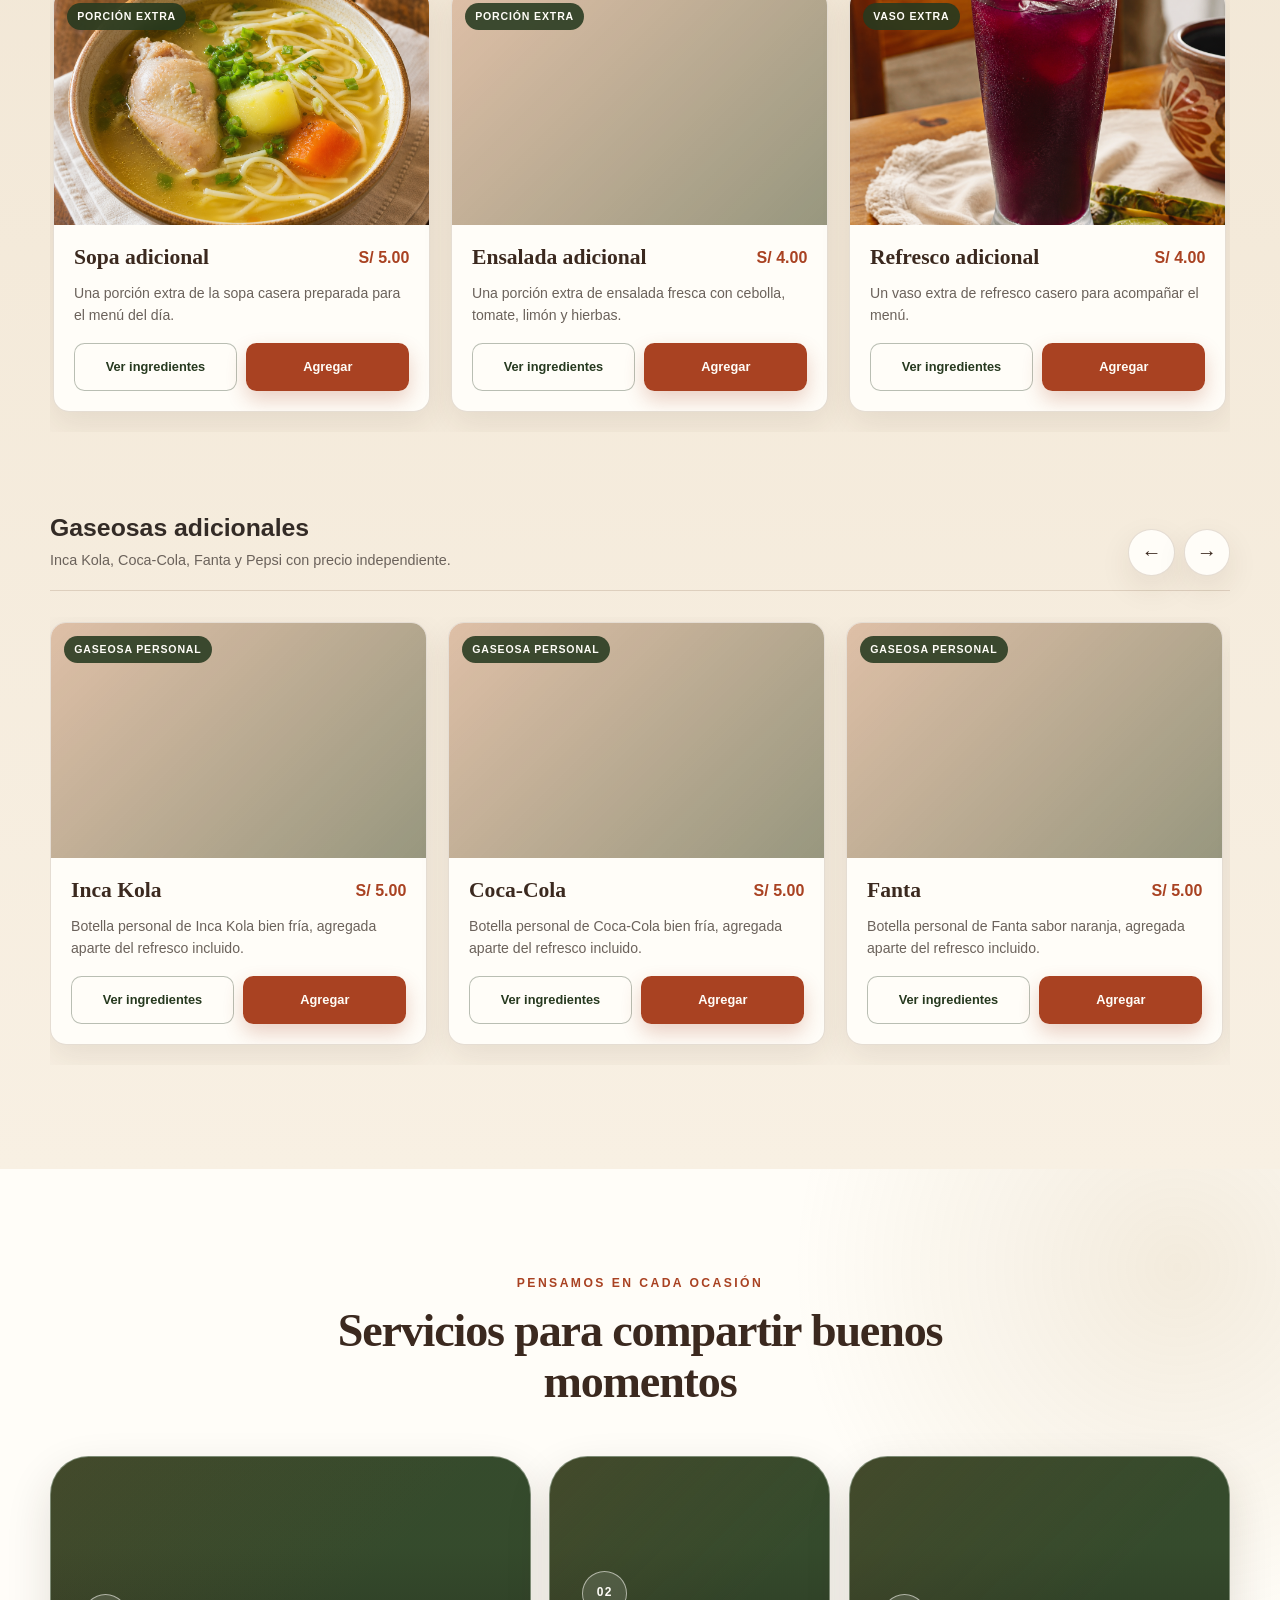
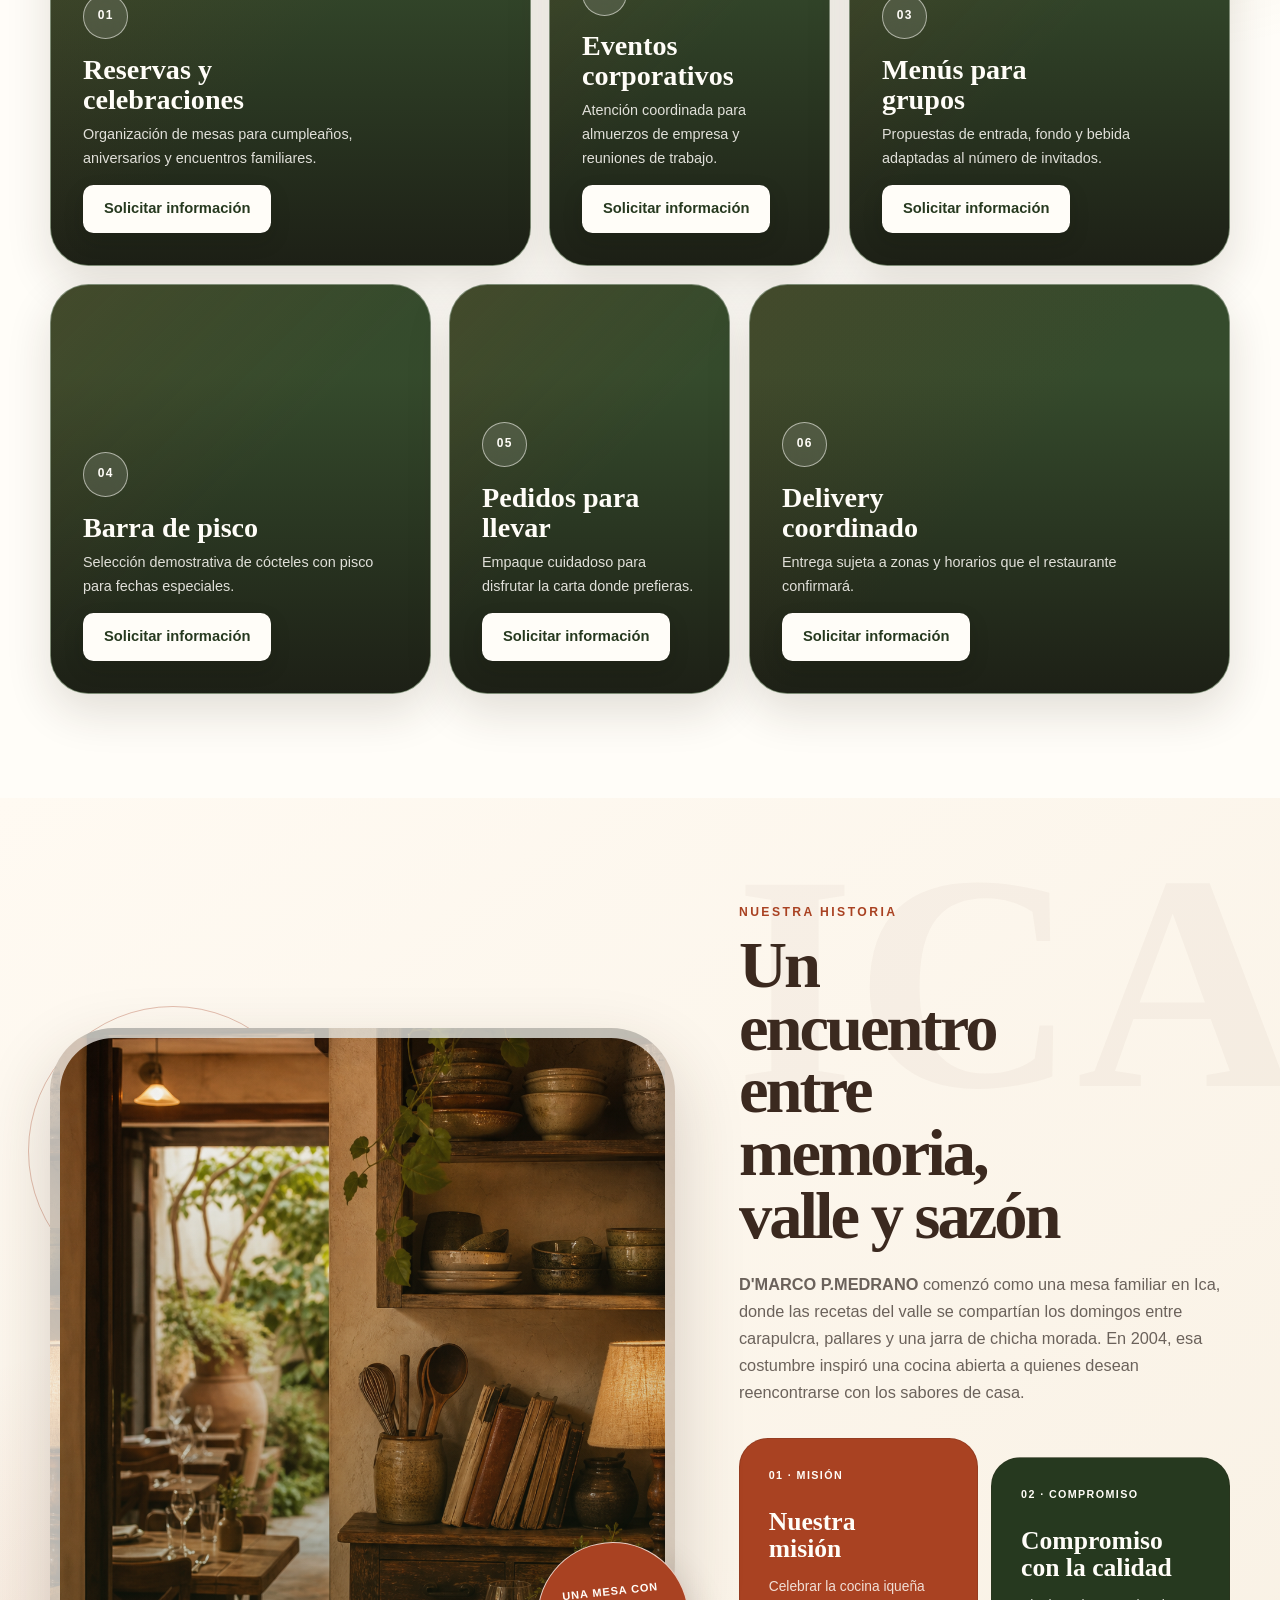
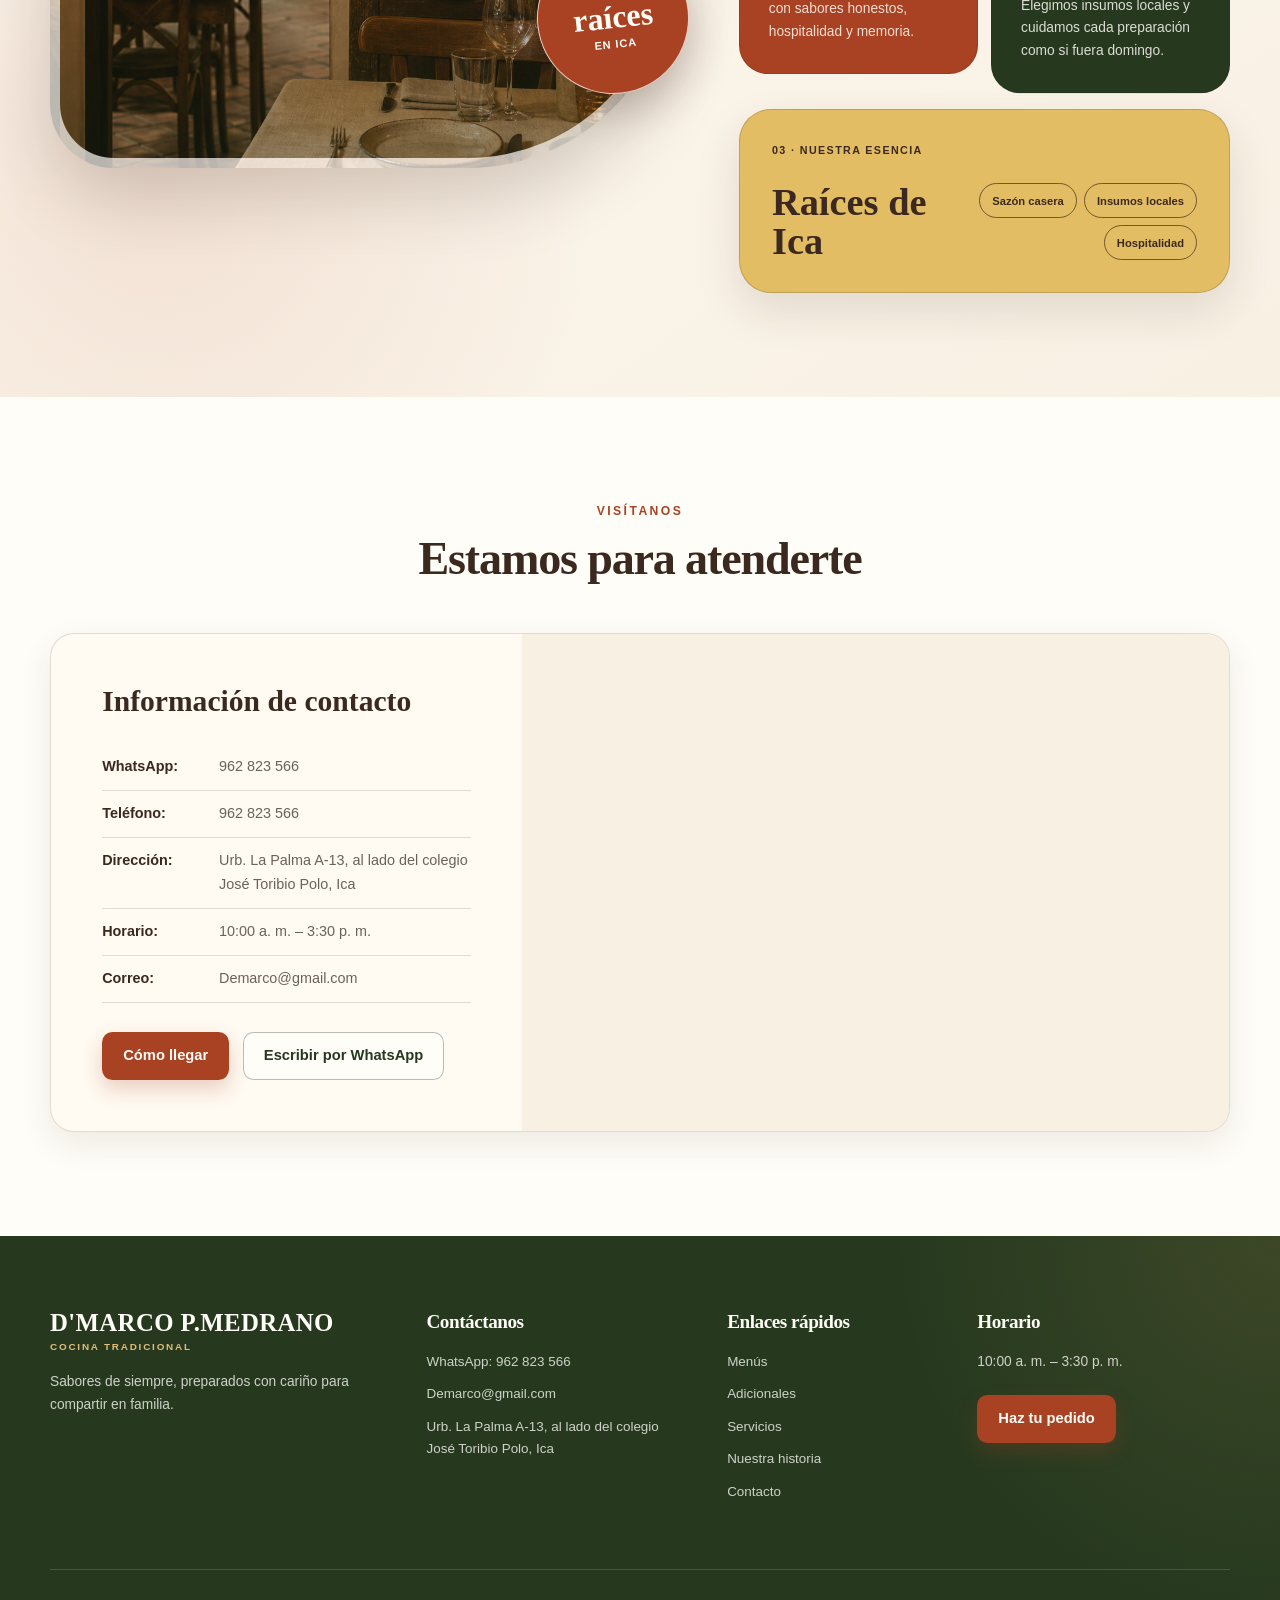
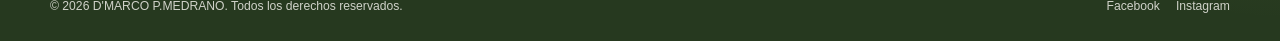
==== commit 69e63e7d: "Descripción de los cambios" ====
--- a/index.html
+++ b/index.html
@@ -5,9 +5,9 @@
     <meta name="viewport" content="width=device-width, initial-scale=1.0">
     <meta
       name="description"
-      content="Tradición & Sabor: cocina peruana tradicional, bebidas de la casa y atención cálida para cada ocasión."
+      content="D'MARCO P.MEDRANO: menús caseros peruanos con sopa y refresco incluidos en Ica."
     >
-    <title>Tradición &amp; Sabor | Cocina tradicional peruana</title>
+    <title>D'MARCO P.MEDRANO | Cocina tradicional peruana</title>
 
     <link rel="stylesheet" href="css/styles.css">
     <link rel="stylesheet" href="css/responsive.css">
@@ -29,8 +29,8 @@
     <header class="site-header" id="inicio">
       <div class="navegacion-principal">
         <div class="contenedor navegacion-principal__contenido">
-          <a class="marca" href="#inicio" aria-label="Tradición y Sabor, ir al inicio">
-            <span class="marca__nombre" data-negocio="nombre">Tradición &amp; Sabor</span>
+          <a class="marca" href="#inicio" aria-label="D'MARCO P.MEDRANO, ir al inicio">
+            <span class="marca__nombre" data-negocio="nombre">D'MARCO P.MEDRANO</span>
             <span class="marca__descripcion">Cocina tradicional</span>
           </a>
 
@@ -50,8 +50,8 @@
           <nav class="menu-principal" id="menu-principal" aria-label="Navegación principal">
             <ul>
               <li><a href="#inicio">Inicio</a></li>
-              <li><a href="#platillos">Platillos</a></li>
-              <li><a href="#bebidas">Bebidas</a></li>
+              <li><a href="#menus">Menús</a></li>
+              <li><a href="#adicionales">Adicionales</a></li>
               <li><a href="#servicios">Servicios</a></li>
               <li><a href="#nosotros">Nosotros</a></li>
               <li><a href="#contacto">Contacto</a></li>
@@ -83,10 +83,10 @@
             </p>
 
             <div class="grupo-botones">
-              <a class="boton boton--principal" href="#platillos">Ver nuestros platillos</a>
-              <a class="boton boton--secundario" href="#" data-whatsapp="general">
-                Pedir por WhatsApp
-              </a>
+              <a class="boton boton--principal" href="#menus">Ver menús de hoy</a>
+              <button class="boton boton--secundario" type="button" data-abrir-carrito>
+                Abrir mi pedido
+              </button>
             </div>
           </div>
         </div>
@@ -140,21 +140,21 @@
           </div>
 
           <div class="categorias__cuadricula">
-            <article class="categoria categoria--platillos">
-              <div class="categoria__imagen" role="img" aria-label="Selección de platillos tradicionales"></div>
+            <article class="categoria categoria--menus">
+              <div class="categoria__imagen" role="img" aria-label="Selección de menús caseros peruanos"></div>
               <div class="categoria__contenido">
-                <h3>Platillos</h3>
-                <p>Recetas peruanas preparadas para disfrutar y compartir.</p>
-                <a href="#platillos">Ver platillos <span aria-hidden="true">→</span></a>
+                <h3>Menús caseros</h3>
+                <p>Fondos peruanos con sopa y refresco incluidos.</p>
+                <a href="#menus">Ver menús <span aria-hidden="true">→</span></a>
               </div>
             </article>
 
-            <article class="categoria categoria--bebidas">
-              <div class="categoria__imagen" role="img" aria-label="Bebidas tradicionales y refrescantes"></div>
+            <article class="categoria categoria--adicionales">
+              <div class="categoria__imagen" role="img" aria-label="Porciones adicionales para el menú"></div>
               <div class="categoria__contenido">
-                <h3>Bebidas</h3>
-                <p>Sabores refrescantes y bebidas tradicionales de la casa.</p>
-                <a href="#bebidas">Ver bebidas <span aria-hidden="true">→</span></a>
+                <h3>Adicionales</h3>
+                <p>Agrega porciones extra o una gaseosa con precio independiente.</p>
+                <a href="#adicionales">Ver adicionales <span aria-hidden="true">→</span></a>
               </div>
             </article>
 
@@ -174,71 +174,95 @@
         <div class="contenedor">
           <div class="encabezado-seccion">
             <p class="etiqueta">Nuestra carta</p>
-            <h2 id="titulo-carta">Sabores preparados con cariño</h2>
-            <p>Explora la carta, descubre sus ingredientes y arma tu pedido de demostración.</p>
+            <h2 id="titulo-carta">Menús caseros preparados con cariño</h2>
+            <p>Elige tu fondo favorito. Todos los menús incluyen una sopa y un refresco.</p>
           </div>
 
           <div class="filtros" role="group" aria-label="Filtrar productos">
             <button class="filtro activo" type="button" data-filtro="todos" aria-pressed="true">
               Todos
             </button>
-            <button class="filtro" type="button" data-filtro="platillo" aria-pressed="false">
-              Platillos
+            <button class="filtro" type="button" data-filtro="menu" aria-pressed="false">
+              Menús
             </button>
-            <button class="filtro" type="button" data-filtro="bebida" aria-pressed="false">
-              Bebidas
+            <button class="filtro" type="button" data-filtro="adicional" aria-pressed="false">
+              Adicionales
             </button>
           </div>
 
-          <section class="grupo-productos" id="platillos" data-grupo="platillo" aria-labelledby="titulo-platillos">
+          <section class="grupo-productos" id="menus" data-grupo="menu" aria-labelledby="titulo-menus">
             <div class="grupo-productos__encabezado">
               <div>
-                <h3 id="titulo-platillos">Nuestros platillos iqueños</h3>
-                <p>Desliza para recorrer recetas criollas de Ica.</p>
-              </div>
-              <div class="carrusel-controles" aria-label="Controles del carrusel de platillos">
+                <h3 id="titulo-menus">Menús caseros del día</h3>
+                <p>Comidas peruanas de barrio, completas y hechas como en casa.</p>
+              </div>
+              <div class="carrusel-controles" aria-label="Controles del carrusel de menús">
                 <button
                   type="button"
-                  data-carrusel="#lista-platillos"
+                  data-carrusel="#lista-menus"
                   data-direccion="-1"
-                  aria-label="Ver platillos anteriores"
+                  aria-label="Ver menús anteriores"
                 >←</button>
                 <button
                   type="button"
-                  data-carrusel="#lista-platillos"
+                  data-carrusel="#lista-menus"
                   data-direccion="1"
-                  aria-label="Ver siguientes platillos"
+                  aria-label="Ver siguientes menús"
                 >→</button>
               </div>
             </div>
-            <div class="productos-cuadricula" id="lista-platillos" aria-live="polite">
+            <div class="productos-cuadricula" id="lista-menus" aria-live="polite">
               <!-- Las tarjetas se crean automáticamente desde js/data.js. -->
             </div>
           </section>
 
-          <section class="grupo-productos" id="bebidas" data-grupo="bebida" aria-labelledby="titulo-bebidas">
+          <section class="grupo-productos" id="adicionales" data-grupo="adicional" aria-labelledby="titulo-adicionales">
             <div class="grupo-productos__encabezado">
               <div>
-                <h3 id="titulo-bebidas">Cócteles y refrescos</h3>
-                <p>Pisco, tragos cortos y bebidas tradicionales.</p>
-              </div>
-              <div class="carrusel-controles" aria-label="Controles del carrusel de bebidas">
+                <h3 id="titulo-adicionales">Adicionales para completar tu pedido</h3>
+                <p>Los adicionales se cobran aparte de la sopa y el refresco incluidos.</p>
+              </div>
+              <div class="carrusel-controles" aria-label="Controles del carrusel de adicionales">
                 <button
                   type="button"
-                  data-carrusel="#lista-bebidas"
+                  data-carrusel="#lista-adicionales"
                   data-direccion="-1"
-                  aria-label="Ver bebidas anteriores"
+                  aria-label="Ver adicionales anteriores"
                 >←</button>
                 <button
                   type="button"
-                  data-carrusel="#lista-bebidas"
+                  data-carrusel="#lista-adicionales"
                   data-direccion="1"
-                  aria-label="Ver siguientes bebidas"
+                  aria-label="Ver siguientes adicionales"
                 >→</button>
               </div>
             </div>
-            <div class="productos-cuadricula" id="lista-bebidas" aria-live="polite">
+            <div class="productos-cuadricula" id="lista-adicionales" aria-live="polite">
               <!-- Las tarjetas se crean automáticamente desde js/data.js. -->
+            </div>
+
+            <div class="grupo-productos__encabezado grupo-productos__encabezado--interno">
+              <div>
+                <h4>Gaseosas adicionales</h4>
+                <p>Inca Kola, Coca-Cola, Fanta y Pepsi con precio independiente.</p>
+              </div>
+              <div class="carrusel-controles" aria-label="Controles del carrusel de gaseosas">
+                <button
+                  type="button"
+                  data-carrusel="#lista-gaseosas"
+                  data-direccion="-1"
+                  aria-label="Ver gaseosas anteriores"
+                >←</button>
+                <button
+                  type="button"
+                  data-carrusel="#lista-gaseosas"
+                  data-direccion="1"
+                  aria-label="Ver siguientes gaseosas"
+                >→</button>
+              </div>
+            </div>
+            <div class="productos-cuadricula" id="lista-gaseosas" aria-live="polite">
+              <!-- Las gaseosas se crean automáticamente desde js/data.js. -->
             </div>
           </section>
 
@@ -267,13 +291,19 @@
             class="historia__imagen"
             role="img"
             aria-label="Familia compartiendo la tradición de su cocina"
-          ></div>
+          >
+            <span class="historia__imagen-sello" aria-hidden="true">
+              <small>Una mesa con</small>
+              <strong>raíces</strong>
+              <span>en Ica</span>
+            </span>
+          </div>
 
           <div class="historia__contenido">
             <p class="etiqueta">Nuestra historia</p>
             <h2 id="titulo-historia">Un encuentro entre memoria, valle y sazón</h2>
-            <p>
-              <strong data-negocio="nombre">Tradición &amp; Sabor</strong> comenzó como una mesa
+            <p class="historia__introduccion">
+              <strong data-negocio="nombre">D'MARCO P.MEDRANO</strong> comenzó como una mesa
               familiar en Ica, donde las recetas del valle se compartían los domingos entre
               carapulcra, pallares y una jarra de chicha morada. En
               <span data-negocio="fundacion">2004</span>, esa costumbre inspiró una cocina abierta
@@ -282,19 +312,28 @@
 
             <div class="historia__detalle">
               <article>
+                <span aria-hidden="true">01 · MISIÓN</span>
                 <h3>Nuestra misión</h3>
                 <p>Celebrar la cocina iqueña con sabores honestos, hospitalidad y memoria.</p>
               </article>
               <article>
+                <span aria-hidden="true">02 · COMPROMISO</span>
                 <h3>Compromiso con la calidad</h3>
                 <p>Elegimos insumos locales y cuidamos cada preparación como si fuera domingo.</p>
               </article>
             </div>
 
-            <p class="historia__cifra">
-              <strong>Raíces de Ica</strong>
-              <span>una historia demostrativa, lista para personalizar</span>
-            </p>
+            <div class="historia__cifra">
+              <div>
+                <span>03 · NUESTRA ESENCIA</span>
+                <strong>Raíces de Ica</strong>
+              </div>
+              <ul aria-label="Valores de nuestra cocina">
+                <li>Sazón casera</li>
+                <li>Insumos locales</li>
+                <li>Hospitalidad</li>
+              </ul>
+            </div>
           </div>
         </div>
       </section>
@@ -313,24 +352,26 @@
                 <li>
                   <strong>WhatsApp:</strong>
                   <a href="#" data-whatsapp="general" data-negocio="whatsappVisible">
-                    +51 999 999 999
+                    962 823 566
                   </a>
                 </li>
                 <li>
                   <strong>Teléfono:</strong>
-                  <a href="tel:+51000000000" data-negocio="telefono">+51 000 000 000</a>
+                  <a href="tel:+51962823566" data-negocio="telefono">962 823 566</a>
                 </li>
                 <li>
                   <strong>Dirección:</strong>
-                  <span data-negocio="direccion">Dirección provisional, Lima, Perú</span>
+                  <span data-negocio="direccion">
+                    Urb. La Palma A-13, al lado del colegio José Toribio Polo, Ica
+                  </span>
                 </li>
                 <li>
                   <strong>Horario:</strong>
-                  <span data-negocio="horario">Lunes a domingo, 11:00 a. m. – 10:00 p. m.</span>
+                  <span data-negocio="horario">10:00 a. m. – 3:30 p. m.</span>
                 </li>
                 <li>
                   <strong>Correo:</strong>
-                  <a href="mailto:hola@ejemplo.com" data-negocio="correo">hola@ejemplo.com</a>
+                  <a href="mailto:Demarco@gmail.com" data-negocio="correo">Demarco@gmail.com</a>
                 </li>
               </ul>
 
@@ -350,11 +391,15 @@
               </div>
             </address>
 
-            <div class="mapa-provisional" role="region" aria-label="Ubicación del negocio">
-              <div>
-                <h3>Mapa próximamente</h3>
-                <p>Aquí podrás insertar un mapa de Google Maps sin utilizar una clave de API.</p>
-              </div>
+            <div class="mapa-negocio" role="region" aria-label="Ubicación de D'MARCO P.MEDRANO">
+              <iframe
+                title="Mapa de D'MARCO P.MEDRANO en Urb. La Palma A-13, Ica"
+                src="https://www.google.com/maps?q=Urb.%20La%20Palma%20A-13%2C%20al%20lado%20del%20colegio%20Jose%20Toribio%20Polo%2C%20Ica%2C%20Peru&amp;output=embed"
+                data-negocio-mapa
+                loading="lazy"
+                referrerpolicy="no-referrer-when-downgrade"
+                allowfullscreen
+              ></iframe>
             </div>
           </div>
         </div>
@@ -365,7 +410,7 @@
       <div class="contenedor pie-pagina__cuadricula">
         <div class="pie-pagina__marca">
           <a class="marca marca--pie" href="#inicio">
-            <span class="marca__nombre" data-negocio="nombre">Tradición &amp; Sabor</span>
+            <span class="marca__nombre" data-negocio="nombre">D'MARCO P.MEDRANO</span>
             <span class="marca__descripcion">Cocina tradicional</span>
           </a>
           <p>Sabores de siempre, preparados con cariño para compartir en familia.</p>
@@ -374,9 +419,13 @@
         <div>
           <h2 class="pie-pagina__titulo">Contáctanos</h2>
           <ul>
-            <li><a href="#" data-whatsapp="general">Pedir por WhatsApp</a></li>
-            <li><a href="mailto:hola@ejemplo.com" data-negocio="correo">hola@ejemplo.com</a></li>
-            <li><span data-negocio="direccion">Dirección provisional, Lima, Perú</span></li>
+            <li><a href="#" data-whatsapp="general">WhatsApp: 962 823 566</a></li>
+            <li><a href="mailto:Demarco@gmail.com" data-negocio="correo">Demarco@gmail.com</a></li>
+            <li>
+              <span data-negocio="direccion">
+                Urb. La Palma A-13, al lado del colegio José Toribio Polo, Ica
+              </span>
+            </li>
           </ul>
         </div>
 
@@ -384,8 +433,8 @@
           <h2 class="pie-pagina__titulo">Enlaces rápidos</h2>
           <nav aria-label="Navegación del pie de página">
             <ul>
-              <li><a href="#platillos">Platillos</a></li>
-              <li><a href="#bebidas">Bebidas</a></li>
+              <li><a href="#menus">Menús</a></li>
+              <li><a href="#adicionales">Adicionales</a></li>
               <li><a href="#servicios">Servicios</a></li>
               <li><a href="#nosotros">Nuestra historia</a></li>
               <li><a href="#contacto">Contacto</a></li>
@@ -395,15 +444,17 @@
 
         <div>
           <h2 class="pie-pagina__titulo">Horario</h2>
-          <p data-negocio="horario">Lunes a domingo, 11:00 a. m. – 10:00 p. m.</p>
-          <a class="boton boton--principal" href="#" data-whatsapp="general">Haz tu pedido</a>
+          <p data-negocio="horario">10:00 a. m. – 3:30 p. m.</p>
+          <button class="boton boton--principal" type="button" data-abrir-carrito>
+            Haz tu pedido
+          </button>
         </div>
       </div>
 
       <div class="contenedor pie-pagina__inferior">
         <p>
           © <span id="anio-actual"></span>
-          <span data-negocio="nombre">Tradición &amp; Sabor</span>. Todos los derechos reservados.
+          <span data-negocio="nombre">D'MARCO P.MEDRANO</span>. Todos los derechos reservados.
         </p>
         <nav aria-label="Redes sociales del pie de página">
           <a href="#" data-red-social="facebook" target="_blank" rel="noopener noreferrer">
@@ -417,17 +468,6 @@
     </footer>
 
     <button
-      class="boton-whatsapp-flotante"
-      id="whatsapp-flotante"
-      type="button"
-      aria-label="Realizar un pedido por WhatsApp"
-      data-whatsapp="general"
-    >
-      <span aria-hidden="true">WA</span>
-      <span class="boton-whatsapp-flotante__texto">Pedir por WhatsApp</span>
-    </button>
-
-    <button
       class="boton-carrito-flotante"
       type="button"
       data-abrir-carrito
@@ -461,48 +501,267 @@
 
       <div class="panel-carrito__cuerpo">
         <p class="carrito-vacio" id="carrito-vacio">
-          Aún no agregaste productos. Elige un platillo o bebida para comenzar.
+          Aún no agregaste productos. Elige un menú o adicional para comenzar.
         </p>
         <ul class="carrito-lista" id="carrito-lista" aria-live="polite"></ul>
 
-        <div class="carrito-total">
-          <span>Total estimado</span>
-          <strong id="carrito-total">S/ 0.00</strong>
+        <div class="carrito-total" aria-live="polite">
+          <div class="carrito-total__linea">
+            <span>Productos</span>
+            <strong id="carrito-subtotal">S/ 0.00</strong>
+          </div>
+          <div class="carrito-total__linea" id="carrito-fila-delivery" hidden>
+            <span>Delivery</span>
+            <strong id="carrito-recargo-delivery">S/ 5.00</strong>
+          </div>
+          <div class="carrito-total__linea carrito-total__linea--final">
+            <span>Total estimado</span>
+            <strong id="carrito-total">S/ 0.00</strong>
+          </div>
         </div>
 
         <form class="formulario-pedido" id="formulario-pedido">
           <h3>Datos para registrar el pedido</h3>
           <p>Demostración local: no realiza cobros ni envíos automáticos.</p>
 
-          <label>
-            Número de mesa
-            <select name="mesa" required>
-              <option value="">Selecciona tu mesa</option>
-              <option value="1">Mesa 1</option>
-              <option value="2">Mesa 2</option>
-              <option value="3">Mesa 3</option>
-              <option value="4">Mesa 4</option>
-              <option value="5">Mesa 5</option>
-              <option value="6">Mesa 6</option>
-              <option value="7">Mesa 7</option>
-              <option value="8">Mesa 8</option>
-              <option value="9">Mesa 9</option>
-              <option value="10">Mesa 10</option>
-              <option value="11">Mesa 11</option>
-              <option value="12">Mesa 12</option>
-            </select>
-          </label>
-
-          <button class="boton boton--principal" type="submit">Registrar pedido</button>
+          <fieldset class="tipo-pedido">
+            <legend>¿Cómo recibirás tu pedido?</legend>
+            <div class="tipo-pedido__opciones">
+              <label class="tipo-pedido__opcion">
+                <input type="radio" name="tipoPedido" value="local" checked>
+                <span>
+                  <strong>En el restaurante</strong>
+                  <small>Selecciona tu número de mesa</small>
+                </span>
+              </label>
+              <label class="tipo-pedido__opcion">
+                <input type="radio" name="tipoPedido" value="delivery">
+                <span>
+                  <strong>Delivery</strong>
+                  <small>Recargo provisional de S/ 5.00</small>
+                </span>
+              </label>
+            </div>
+          </fieldset>
+
+          <div class="formulario-pedido__grupo" id="campos-pedido-mesa">
+            <label>
+              Número de mesa
+              <select name="mesa" id="pedido-mesa" required>
+                <option value="">Selecciona tu mesa</option>
+                <option value="1">Mesa 1</option>
+                <option value="2">Mesa 2</option>
+                <option value="3">Mesa 3</option>
+                <option value="4">Mesa 4</option>
+                <option value="5">Mesa 5</option>
+                <option value="6">Mesa 6</option>
+                <option value="7">Mesa 7</option>
+                <option value="8">Mesa 8</option>
+                <option value="9">Mesa 9</option>
+                <option value="10">Mesa 10</option>
+                <option value="11">Mesa 11</option>
+                <option value="12">Mesa 12</option>
+              </select>
+            </label>
+          </div>
+
+          <div class="formulario-pedido__grupo formulario-delivery" id="campos-pedido-delivery" hidden>
+            <div class="formulario-delivery__encabezado">
+              <strong>Datos para la entrega</strong>
+              <span>Delivery: + S/ 5.00</span>
+            </div>
+
+            <label>
+              Nombre completo
+              <input
+                type="text"
+                name="nombreCliente"
+                autocomplete="name"
+                maxlength="80"
+                data-delivery-required
+              >
+            </label>
+
+            <label>
+              Número de celular
+              <input
+                type="tel"
+                name="celular"
+                autocomplete="tel"
+                inputmode="tel"
+                maxlength="15"
+                pattern="[0-9 +]{9,15}"
+                placeholder="Ejemplo: 987 654 321"
+                data-delivery-required
+              >
+            </label>
+
+            <label>
+              Dirección de entrega
+              <input
+                type="text"
+                name="direccionEntrega"
+                autocomplete="street-address"
+                maxlength="140"
+                placeholder="Calle, avenida, número o urbanización"
+                data-delivery-required
+              >
+            </label>
+
+            <label>
+              Distrito o zona
+              <input
+                type="text"
+                name="distrito"
+                autocomplete="address-level2"
+                maxlength="60"
+                placeholder="Ejemplo: Ica Cercado"
+                data-delivery-required
+              >
+            </label>
+
+            <label>
+              Referencia para encontrar la dirección
+              <textarea
+                name="referencia"
+                rows="2"
+                maxlength="180"
+                placeholder="Ejemplo: frente al parque, portón de color verde"
+                data-delivery-required
+              ></textarea>
+            </label>
+
+            <label>
+              Indicaciones adicionales (opcional)
+              <textarea
+                name="indicaciones"
+                rows="2"
+                maxlength="180"
+                placeholder="Instrucciones para la entrega"
+              ></textarea>
+            </label>
+          </div>
+
+          <button class="boton boton--principal" type="submit">
+            Confirmar pedido y continuar al pago
+          </button>
         </form>
 
+        <form
+          class="formulario-pedido formulario-pago-cliente"
+          id="formulario-pago-cliente"
+          hidden
+        >
+          <section class="pago-anticipado" aria-labelledby="pago-anticipado-titulo">
+            <span class="pago-anticipado__badge">Paso 2 · Pago antes de consumir</span>
+            <h4 id="pago-anticipado-titulo">Paga tu pedido</h4>
+            <p id="pago-resumen-pedido">
+              Revisa el pedido confirmado y selecciona el método de pago.
+            </p>
+
+            <label>
+              Método de pago
+              <select name="metodoPago" id="metodo-pago" required>
+                <option value="" id="metodo-pago-placeholder">Selecciona un método</option>
+                <option value="yape">Yape</option>
+                <option value="plin">Plin</option>
+                <option value="tarjeta" data-solo-local>Tarjeta</option>
+                <option value="efectivo" data-solo-local>Efectivo en caja</option>
+              </select>
+            </label>
+
+            <div class="pago-instrucciones" id="pago-instrucciones" hidden>
+              <div
+                class="pago-qr-demo"
+                id="pago-qr-demo"
+                aria-label="Código QR demostrativo; no realiza cobros reales"
+              >
+                <span id="pago-marca">QR</span>
+              </div>
+              <div class="pago-instrucciones__texto">
+                <span>Importe exacto</span>
+                <strong id="pago-monto">S/ 0.00</strong>
+                <p id="pago-metodo-seleccionado"></p>
+                <small>QR demostrativo · Titular y número por confirmar</small>
+              </div>
+            </div>
+
+            <div class="pago-alternativo" id="pago-alternativo" hidden>
+              <span class="pago-alternativo__icono" id="pago-alternativo-icono">S/</span>
+              <div>
+                <strong id="pago-alternativo-titulo"></strong>
+                <p id="pago-alternativo-texto"></p>
+                <small id="pago-alternativo-aviso"></small>
+              </div>
+            </div>
+
+            <label id="campo-numero-operacion" hidden>
+              Número de operación
+              <input
+                type="text"
+                name="numeroOperacion"
+                id="numero-operacion"
+                inputmode="numeric"
+                minlength="6"
+                maxlength="20"
+                pattern="[0-9A-Za-z-]{6,20}"
+                placeholder="Ejemplo: 12345678"
+                disabled
+              >
+            </label>
+
+            <label class="pago-confirmacion">
+              <input
+                type="checkbox"
+                name="confirmarPago"
+                id="confirmar-pago"
+                required
+                disabled
+              >
+              <span id="pago-confirmacion-texto">
+                Confirma el método para continuar.
+              </span>
+            </label>
+
+            <p class="pago-anticipado__aviso">
+              Demostración estática: Caja recibirá una copia del comprobante y
+              verificará el pago antes de enviarlo a Cocina.
+            </p>
+
+            <div class="pago-anticipado__acciones">
+              <button
+                class="boton boton--secundario"
+                id="modificar-pedido"
+                type="button"
+              >
+                Modificar pedido
+              </button>
+              <button
+                class="boton boton--principal"
+                id="confirmar-pago-cliente"
+                type="submit"
+                disabled
+              >
+                Confirmar pago anticipado
+              </button>
+            </div>
+          </section>
+        </form>
+
         <section class="pedido-generado" id="pedido-generado" hidden aria-live="polite">
-          <p class="etiqueta">Pedido registrado en este dispositivo</p>
+          <p class="etiqueta">Comprobante guardado · Copia del cliente</p>
           <h3 id="pedido-codigo"></h3>
           <pre id="pedido-resumen"></pre>
           <div class="grupo-botones">
             <button class="boton boton--secundario" id="copiar-pedido" type="button">
               Copiar resumen
+            </button>
+            <button
+              class="boton boton--secundario"
+              id="imprimir-comprobante-cliente"
+              type="button"
+            >
+              Imprimir o guardar PDF
             </button>
             <a
               class="boton boton--principal"
@@ -515,25 +774,14 @@
               Enviar por WhatsApp
             </a>
           </div>
-          <p id="pedido-aviso-whatsapp">El pago se realizará al finalizar el consumo.</p>
+          <p id="pedido-aviso-whatsapp">
+            Caja conserva otra copia para validar el pago y atender cualquier reclamo.
+          </p>
         </section>
       </div>
     </aside>
 
     <div class="notificacion" id="notificacion" role="status" aria-live="polite" hidden></div>
-
-    <nav
-      class="selector-vistas-demo"
-      id="selector-vistas-demo"
-      aria-label="Vistas privadas para la demostración"
-      hidden
-    >
-      <span>Modo demostración</span>
-      <a class="activo" href="index.html?demo=1">Cliente</a>
-      <a href="caja.html">Caja</a>
-      <a href="cocina.html">Cocina</a>
-      <a href="admin.html">Administración</a>
-    </nav>
 
     <div class="modal" id="modal-producto" hidden>
       <div class="modal__fondo" data-cerrar-modal></div>
@@ -608,7 +856,7 @@
             Precio base: <strong id="personalizacion-precio-base"></strong>
           </p>
           <p id="personalizacion-mensaje">
-            Puedes conservar la preparación original o realizar cambios opcionales.
+            Conserva lo incluido, retíralo si no lo deseas o agrega una porción extra.
           </p>
 
           <div class="personalizacion__opciones" id="personalizacion-opciones"></div>
--- a/css/styles.css
+++ b/css/styles.css
@@ -56,6 +56,7 @@
     var(--color-crema-claro);
   font-family: var(--fuente-textos);
   font-size: 1rem;
+  font-weight: 500;
   line-height: 1.65;
   -webkit-font-smoothing: antialiased;
 }
@@ -109,7 +110,7 @@
 h3 {
   color: var(--color-marron-oscuro);
   font-family: var(--fuente-titulos);
-  font-weight: 500;
+  font-weight: 600;
   line-height: 1.12;
 }
 
@@ -522,18 +523,18 @@
   transform: scale(1.025);
 }
 
-.categoria--platillos .categoria__imagen {
+.categoria--menus .categoria__imagen {
   background-color: #7a3624;
   background-image:
     linear-gradient(135deg, rgba(129, 48, 24, 0.18), rgba(38, 57, 31, 0.5)),
-    url("../assets/images/platillos/categoria-platillos.png");
-}
-
-.categoria--bebidas .categoria__imagen {
+    url("../assets/images/menus/menu-aji-gallina.png");
+}
+
+.categoria--adicionales .categoria__imagen {
   background-color: #755837;
   background-image:
     linear-gradient(135deg, rgba(38, 57, 31, 0.08), rgba(38, 57, 31, 0.58)),
-    url("../assets/images/bebidas/categoria-bebidas.png");
+    url("../assets/images/adicionales/adicional-sopa.png");
 }
 
 .categoria--servicios .categoria__imagen {
@@ -637,10 +638,19 @@
   font-size: 2rem;
 }
 
+.grupo-productos__encabezado h4 {
+  margin-bottom: 0;
+  font-size: 1.55rem;
+}
+
 .grupo-productos__encabezado p {
   margin-bottom: 0.15rem;
   color: var(--color-texto-suave);
   font-size: 0.9rem;
+}
+
+.grupo-productos__encabezado--interno {
+  margin-top: 2.75rem;
 }
 
 .carrusel-controles {
@@ -803,7 +813,7 @@
   color: var(--color-marron-oscuro);
   font-family: var(--fuente-titulos);
   font-size: 1.35rem;
-  font-weight: 600;
+  font-weight: 700;
   line-height: 1.2;
 }
 
@@ -818,6 +828,33 @@
   color: var(--color-texto-suave);
   font-size: 0.88rem;
   line-height: 1.55;
+}
+
+.tarjeta-producto__incluye {
+  display: grid;
+  gap: 0.38rem;
+  margin: 0 0 1rem;
+  color: var(--color-verde);
+  font-size: 0.78rem;
+  font-weight: 700;
+}
+
+.tarjeta-producto__incluye[hidden] {
+  display: none;
+}
+
+.tarjeta-producto__incluye li {
+  position: relative;
+  padding-left: 1.15rem;
+  line-height: 1.35;
+}
+
+.tarjeta-producto__incluye li::before {
+  position: absolute;
+  left: 0;
+  color: var(--color-dorado);
+  content: "✓";
+  font-weight: 900;
 }
 
 .tarjeta-producto__acciones {
@@ -852,26 +889,60 @@
    9. SERVICIOS
    ========================================================= */
 .servicios {
-  background: var(--color-blanco-calido);
+  position: relative;
+  overflow: hidden;
+  background:
+    radial-gradient(circle at 92% 8%, rgba(181, 145, 80, 0.16), transparent 24rem),
+    var(--color-blanco-calido);
 }
 
 .servicios__cuadricula {
   display: grid;
-  grid-template-columns: repeat(3, 1fr);
-  gap: 1.35rem;
+  grid-template-columns: repeat(12, minmax(0, 1fr));
+  gap: 1.15rem;
 }
 
 .tarjeta-servicio {
   position: relative;
-  min-height: 390px;
+  grid-column: span 4;
+  min-height: 410px;
   display: flex;
   align-items: flex-end;
   overflow: hidden;
-  border-radius: var(--radio-grande);
+  border: 1px solid rgba(255, 253, 248, 0.35);
+  border-radius: clamp(1.5rem, 3vw, 2.4rem);
   color: var(--color-blanco-calido);
   background: var(--color-verde-claro);
-  box-shadow: var(--sombra-suave);
+  box-shadow: 0 18px 45px rgba(49, 34, 23, 0.14);
   isolation: isolate;
+  transition:
+    transform 420ms cubic-bezier(0.2, 0.7, 0.2, 1),
+    box-shadow 420ms ease;
+}
+
+.tarjeta-servicio:nth-child(1),
+.tarjeta-servicio:nth-child(6) {
+  grid-column: span 5;
+}
+
+.tarjeta-servicio:nth-child(2),
+.tarjeta-servicio:nth-child(5) {
+  grid-column: span 3;
+}
+
+.tarjeta-servicio::before {
+  position: absolute;
+  z-index: 1;
+  inset: 0.8rem;
+  border: 1px solid rgba(255, 253, 248, 0.28);
+  border-radius: calc(clamp(1.5rem, 3vw, 2.4rem) - 0.45rem);
+  pointer-events: none;
+  content: "";
+  opacity: 0;
+  transform: scale(0.98);
+  transition:
+    opacity 320ms ease,
+    transform 420ms ease;
 }
 
 .tarjeta-servicio__imagen {
@@ -881,112 +952,279 @@
   height: 100%;
   inset: 0;
   object-fit: cover;
-  transition: transform 500ms ease;
+  transform: scale(1.015);
+  transition: transform 700ms cubic-bezier(0.2, 0.7, 0.2, 1);
 }
 
 .tarjeta-servicio::after {
   position: absolute;
   z-index: -1;
   inset: 0;
-  background: linear-gradient(to top, rgba(31, 31, 21, 0.92), rgba(31, 31, 21, 0.12) 72%);
+  background:
+    linear-gradient(135deg, rgba(169, 66, 34, 0.12), transparent 50%),
+    linear-gradient(to top, rgba(28, 30, 21, 0.96), rgba(28, 30, 21, 0.1) 78%);
   content: "";
 }
 
+.tarjeta-servicio:hover {
+  box-shadow: 0 28px 58px rgba(49, 34, 23, 0.22);
+  transform: translateY(-8px);
+}
+
+.tarjeta-servicio:hover::before {
+  opacity: 1;
+  transform: scale(1);
+}
+
 .tarjeta-servicio:hover .tarjeta-servicio__imagen {
-  transform: scale(1.05);
+  transform: scale(1.09);
 }
 
 .tarjeta-servicio__contenido {
+  position: relative;
+  z-index: 2;
   width: 100%;
-  padding: 1.55rem;
+  padding: clamp(1.4rem, 2.7vw, 2rem);
+}
+
+.tarjeta-servicio__numero {
+  width: 2.8rem;
+  height: 2.8rem;
+  display: inline-grid;
+  place-items: center;
+  margin-bottom: 1rem;
+  border: 1px solid rgba(255, 253, 248, 0.55);
+  border-radius: 50%;
+  color: var(--color-blanco-calido);
+  background: rgba(255, 253, 248, 0.12);
+  font-size: 0.75rem;
+  font-weight: 800;
+  letter-spacing: 0.12em;
+  backdrop-filter: blur(8px);
 }
 
 .tarjeta-servicio h3 {
+  max-width: 15ch;
+  margin-bottom: 0.55rem;
   color: var(--color-blanco-calido);
-  font-size: 1.7rem;
+  font-size: clamp(1.5rem, 2.2vw, 2rem);
+  line-height: 1.05;
 }
 
 .tarjeta-servicio p {
+  max-width: 42ch;
   color: rgba(255, 253, 248, 0.86);
-  font-size: 0.89rem;
+  font-size: 0.9rem;
 }
 
 .tarjeta-servicio .boton--secundario {
   border-color: rgba(255, 253, 248, 0.7);
+  box-shadow: 0 8px 20px rgba(18, 18, 13, 0.16);
 }
 
 /* =========================================================
    10. HISTORIA
    ========================================================= */
 .historia {
+  position: relative;
   overflow: hidden;
-  background: var(--color-crema);
+  background:
+    radial-gradient(circle at 12% 82%, rgba(169, 66, 34, 0.11), transparent 28rem),
+    linear-gradient(145deg, var(--color-crema-claro), var(--color-crema));
+}
+
+.historia::before {
+  position: absolute;
+  top: 0.1em;
+  right: -0.06em;
+  color: rgba(109, 73, 49, 0.045);
+  font-family: var(--fuente-titulos);
+  font-size: clamp(9rem, 24vw, 22rem);
+  font-weight: 800;
+  line-height: 1;
+  pointer-events: none;
+  content: "ICA";
 }
 
 .historia__distribucion {
-  display: grid;
-  grid-template-columns: minmax(0, 0.92fr) minmax(0, 1.08fr);
+  position: relative;
+  z-index: 1;
+  display: grid;
+  grid-template-columns: minmax(0, 1.12fr) minmax(0, 0.88fr);
   align-items: center;
-  gap: clamp(3rem, 6vw, 6rem);
+  gap: clamp(2.5rem, 5vw, 5rem);
 }
 
 .historia__imagen {
   position: relative;
-  min-height: 600px;
-  border-radius: 45% 45% var(--radio-grande) var(--radio-grande);
+  min-height: 740px;
+  border: 0.65rem solid rgba(255, 253, 248, 0.7);
+  border-radius: 4rem 4rem 13rem 4rem;
   background-color: var(--color-beige);
   background-image:
-    linear-gradient(180deg, rgba(181, 145, 80, 0.1), rgba(38, 57, 31, 0.42)),
+    linear-gradient(180deg, rgba(181, 145, 80, 0.04), rgba(38, 57, 31, 0.34)),
     url("../assets/images/nosotros/nuestra-historia.png");
   background-position: center;
   background-size: cover;
+  box-shadow: 0 28px 70px rgba(61, 39, 24, 0.2);
+}
+
+.historia__imagen::before {
+  position: absolute;
+  z-index: -1;
+  width: 48%;
+  aspect-ratio: 1;
+  top: -2rem;
+  left: -2rem;
+  border: 1px solid rgba(169, 66, 34, 0.32);
+  border-radius: 50%;
+  content: "";
+}
+
+.historia__imagen-sello {
+  position: absolute;
+  right: -1.5rem;
+  bottom: 4rem;
+  width: 9.5rem;
+  aspect-ratio: 1;
+  display: flex;
+  flex-direction: column;
+  align-items: center;
+  justify-content: center;
+  border: 1px solid rgba(255, 253, 248, 0.75);
+  border-radius: 50%;
+  color: var(--color-blanco-calido);
+  background: var(--color-terracota);
+  box-shadow: 0 18px 38px rgba(61, 39, 24, 0.24);
+  line-height: 1.05;
+  text-align: center;
+  transform: rotate(-6deg);
+}
+
+.historia__imagen-sello small,
+.historia__imagen-sello span {
+  font-size: 0.69rem;
+  font-weight: 800;
+  letter-spacing: 0.08em;
+  text-transform: uppercase;
+}
+
+.historia__imagen-sello strong {
+  margin-block: 0.25rem;
+  font-family: var(--fuente-titulos);
+  font-size: 2rem;
+}
+
+.historia__contenido h2 {
+  max-width: 10ch;
+  margin-bottom: 1.5rem;
+  font-size: clamp(2.8rem, 5.2vw, 5.4rem);
+  line-height: 0.94;
+  letter-spacing: -0.045em;
+}
+
+.historia__introduccion {
+  max-width: 60ch;
+  color: var(--color-texto-suave);
+  font-size: 1.02rem;
+}
+
+.historia__detalle {
+  display: grid;
+  grid-template-columns: repeat(2, 1fr);
+  gap: 0.85rem;
+  margin-block: 2rem 1rem;
+}
+
+.historia__detalle article {
+  min-height: 220px;
+  padding: clamp(1.35rem, 2.4vw, 1.8rem);
+  border: 1px solid rgba(59, 41, 31, 0.18);
+  border-radius: 1.8rem;
+  color: var(--color-blanco-calido);
+  background: var(--color-terracota);
+  transition:
+    transform 320ms ease,
+    box-shadow 320ms ease;
+}
+
+.historia__detalle article:nth-child(2) {
+  background: var(--color-verde);
+  transform: translateY(1.2rem);
+}
+
+.historia__detalle article:hover {
   box-shadow: var(--sombra-media);
-}
-
-.historia__contenido > p:not(.etiqueta, .historia__cifra) {
-  color: var(--color-texto-suave);
-  font-size: 1.03rem;
-}
-
-.historia__detalle {
-  display: grid;
-  grid-template-columns: repeat(2, 1fr);
-  gap: 1rem;
-  margin-block: 2rem;
-}
-
-.historia__detalle article {
-  padding: 1.35rem;
-  border-left: 3px solid var(--color-dorado);
-  background: rgba(255, 253, 248, 0.62);
+  transform: translateY(-0.35rem);
+}
+
+.historia__detalle article:nth-child(2):hover {
+  transform: translateY(0.85rem);
+}
+
+.historia__detalle article > span,
+.historia__cifra > div > span {
+  display: block;
+  margin-bottom: 1.5rem;
+  font-size: 0.67rem;
+  font-weight: 800;
+  letter-spacing: 0.13em;
 }
 
 .historia__detalle h3 {
-  font-size: 1.2rem;
+  max-width: 12ch;
+  margin-bottom: 0.8rem;
+  color: inherit;
+  font-size: clamp(1.35rem, 2vw, 1.75rem);
+  line-height: 1.05;
 }
 
 .historia__detalle p {
   margin-bottom: 0;
-  color: var(--color-texto-suave);
+  color: rgba(255, 253, 248, 0.84);
   font-size: 0.86rem;
 }
 
 .historia__cifra {
-  display: inline-flex;
-  flex-direction: column;
+  display: grid;
+  grid-template-columns: minmax(0, 0.85fr) minmax(0, 1.15fr);
+  align-items: end;
+  gap: 1.2rem;
+  margin-top: 2.2rem;
   margin-bottom: 0;
-  padding: 1rem 1.4rem;
-  border: 1px solid rgba(169, 66, 34, 0.25);
-  border-radius: var(--radio-medio);
-  color: var(--color-marron);
-  background: var(--color-blanco-calido);
+  padding: clamp(1.4rem, 2.7vw, 2rem);
+  border: 1px solid rgba(59, 41, 31, 0.2);
+  border-radius: 2rem;
+  color: var(--color-marron-oscuro);
+  background: #e2bd64;
+  box-shadow: 0 18px 45px rgba(61, 39, 24, 0.12);
 }
 
 .historia__cifra strong {
-  color: var(--color-terracota);
+  display: block;
+  color: var(--color-marron-oscuro);
   font-family: var(--fuente-titulos);
-  font-size: 1.7rem;
-  line-height: 1.2;
+  font-size: clamp(1.9rem, 3vw, 2.7rem);
+  line-height: 1;
+}
+
+.historia__cifra ul {
+  display: flex;
+  flex-wrap: wrap;
+  justify-content: flex-end;
+  gap: 0.45rem;
+  margin: 0;
+  padding: 0;
+  list-style: none;
+}
+
+.historia__cifra li {
+  padding: 0.45rem 0.75rem;
+  border: 1px solid rgba(59, 41, 31, 0.68);
+  border-radius: 999px;
+  font-size: 0.7rem;
+  font-weight: 800;
+  white-space: nowrap;
 }
 
 /* =========================================================
@@ -1038,33 +1276,17 @@
   margin-top: 1.8rem;
 }
 
-.mapa-provisional {
+.mapa-negocio {
   min-height: 470px;
-  display: grid;
-  place-items: center;
-  padding: 2rem;
-  background:
-    linear-gradient(rgba(38, 57, 31, 0.88), rgba(38, 57, 31, 0.88)),
-    repeating-linear-gradient(45deg, transparent 0 20px, rgba(255, 255, 255, 0.1) 20px 22px),
-    var(--color-verde);
-  text-align: center;
-}
-
-.mapa-provisional div {
-  max-width: 26rem;
-  padding: 2rem;
-  border: 1px solid rgba(255, 253, 248, 0.25);
-  border-radius: var(--radio-medio);
-  color: rgba(255, 253, 248, 0.8);
-  background: rgba(255, 253, 248, 0.08);
-}
-
-.mapa-provisional h3 {
-  color: var(--color-blanco-calido);
-}
-
-.mapa-provisional p {
-  margin-bottom: 0;
+  overflow: hidden;
+  background: var(--color-crema);
+}
+
+.mapa-negocio iframe {
+  display: block;
+  width: 100%;
+  min-height: 470px;
+  border: 0;
 }
 
 /* =========================================================
@@ -1140,49 +1362,6 @@
 .pie-pagina__inferior nav {
   display: flex;
   gap: 1rem;
-}
-
-/* =========================================================
-   13. BOTÓN FLOTANTE DE WHATSAPP
-   ========================================================= */
-.boton-whatsapp-flotante {
-  position: fixed;
-  right: 1.4rem;
-  bottom: 1.4rem;
-  z-index: 900;
-  display: flex;
-  min-height: 3.5rem;
-  align-items: center;
-  gap: 0.65rem;
-  padding: 0.55rem 1rem 0.55rem 0.6rem;
-  border: 0;
-  border-radius: 3rem;
-  color: white;
-  background: var(--color-whatsapp);
-  box-shadow: 0 12px 30px rgba(23, 140, 74, 0.3);
-  font-size: 0.8rem;
-  font-weight: 800;
-  cursor: pointer;
-  transition:
-    background-color var(--transicion),
-    transform var(--transicion),
-    box-shadow var(--transicion);
-}
-
-.boton-whatsapp-flotante:hover {
-  background: #0e743b;
-  box-shadow: 0 15px 35px rgba(23, 140, 74, 0.38);
-  transform: translateY(-3px);
-}
-
-.boton-whatsapp-flotante > span:first-child {
-  display: grid;
-  width: 2.35rem;
-  height: 2.35rem;
-  place-items: center;
-  border: 1px solid rgba(255, 255, 255, 0.55);
-  border-radius: 50%;
-  font-size: 0.7rem;
 }
 
 /* =========================================================
@@ -1528,10 +1707,8 @@
 }
 
 .carrito-total {
-  display: flex;
-  align-items: center;
-  justify-content: space-between;
-  gap: 1rem;
+  display: grid;
+  gap: 0.65rem;
   margin-block: 1.2rem;
   padding: 1rem 1.1rem;
   border: 1px solid rgba(181, 145, 80, 0.34);
@@ -1541,6 +1718,23 @@
     var(--color-blanco-calido);
 }
 
+.carrito-total__linea {
+  display: flex;
+  align-items: center;
+  justify-content: space-between;
+  gap: 1rem;
+}
+
+.carrito-total__linea[hidden] {
+  display: none;
+}
+
+.carrito-total__linea--final {
+  margin-top: 0.1rem;
+  padding-top: 0.7rem;
+  border-top: 1px solid var(--color-borde);
+}
+
 .carrito-total span {
   font-size: 0.82rem;
   font-weight: 750;
@@ -1548,6 +1742,10 @@
 
 .carrito-total strong {
   color: var(--color-terracota);
+  font-size: 0.92rem;
+}
+
+.carrito-total__linea--final strong {
   font-size: 1.2rem;
 }
 
@@ -1556,6 +1754,11 @@
   gap: 0.9rem;
   padding-top: 1.25rem;
   border-top: 1px solid var(--color-borde);
+}
+
+.formulario-pedido[hidden],
+.formulario-pago-cliente [hidden] {
+  display: none;
 }
 
 .formulario-pedido h3 {
@@ -1568,6 +1771,106 @@
   font-size: 0.78rem;
 }
 
+.tipo-pedido {
+  display: grid;
+  gap: 0.6rem;
+  min-width: 0;
+  margin: 0;
+  padding: 0;
+  border: 0;
+}
+
+.tipo-pedido legend {
+  margin-bottom: 0.6rem;
+  color: var(--color-marron-oscuro);
+  font-size: 0.82rem;
+  font-weight: 850;
+}
+
+.tipo-pedido__opciones {
+  display: grid;
+  grid-template-columns: repeat(2, minmax(0, 1fr));
+  gap: 0.65rem;
+}
+
+.formulario-pedido .tipo-pedido__opcion {
+  display: flex;
+  min-width: 0;
+  align-items: flex-start;
+  gap: 0.55rem;
+  padding: 0.8rem;
+  border: 1px solid var(--color-borde);
+  border-radius: var(--radio-pequeno);
+  background: var(--color-blanco-calido);
+  cursor: pointer;
+  transition:
+    border-color var(--transicion),
+    background-color var(--transicion),
+    box-shadow var(--transicion);
+}
+
+.formulario-pedido .tipo-pedido__opcion:has(input:checked) {
+  border-color: var(--color-terracota);
+  background: rgba(169, 66, 34, 0.06);
+  box-shadow: 0 0 0 2px rgba(169, 66, 34, 0.1);
+}
+
+.tipo-pedido__opcion input {
+  flex: 0 0 auto;
+  width: auto;
+  margin: 0.2rem 0 0;
+  accent-color: var(--color-terracota);
+}
+
+.tipo-pedido__opcion span {
+  display: grid;
+  min-width: 0;
+  gap: 0.15rem;
+}
+
+.tipo-pedido__opcion strong {
+  line-height: 1.25;
+}
+
+.tipo-pedido__opcion small {
+  color: var(--color-texto-suave);
+  font-size: 0.68rem;
+  font-weight: 550;
+  line-height: 1.35;
+}
+
+.formulario-pedido__grupo {
+  display: grid;
+  gap: 0.9rem;
+}
+
+.formulario-pedido__grupo[hidden] {
+  display: none;
+}
+
+.formulario-delivery {
+  padding: 0.9rem;
+  border: 1px solid rgba(181, 145, 80, 0.38);
+  border-radius: var(--radio-medio);
+  background: rgba(181, 145, 80, 0.07);
+}
+
+.formulario-delivery__encabezado {
+  display: flex;
+  align-items: center;
+  justify-content: space-between;
+  gap: 0.8rem;
+  padding-bottom: 0.65rem;
+  border-bottom: 1px solid var(--color-borde);
+  color: var(--color-marron-oscuro);
+  font-size: 0.78rem;
+}
+
+.formulario-delivery__encabezado span {
+  color: var(--color-terracota);
+  font-weight: 850;
+}
+
 .formulario-pedido label {
   display: grid;
   gap: 0.35rem;
@@ -1576,7 +1879,7 @@
   font-weight: 800;
 }
 
-.formulario-pedido input,
+.formulario-pedido input:not([type="radio"]):not([type="checkbox"]),
 .formulario-pedido select,
 .formulario-pedido textarea {
   width: 100%;
@@ -1590,6 +1893,253 @@
 
 .formulario-pedido textarea {
   resize: vertical;
+}
+
+.pago-anticipado {
+  display: grid;
+  gap: 0.8rem;
+  padding: 1rem;
+  border: 1px solid rgba(169, 66, 34, 0.26);
+  border-radius: var(--radio-medio);
+  background:
+    linear-gradient(145deg, rgba(169, 66, 34, 0.07), rgba(181, 145, 80, 0.08)),
+    var(--color-blanco-calido);
+}
+
+.pago-anticipado__badge {
+  width: fit-content;
+  padding: 0.3rem 0.55rem;
+  border-radius: 2rem;
+  color: var(--color-blanco-calido);
+  background: var(--color-terracota);
+  font-size: 0.6rem;
+  font-weight: 900;
+  letter-spacing: 0.08em;
+  text-transform: uppercase;
+}
+
+.pago-anticipado h4 {
+  margin: -0.15rem 0 0;
+  color: var(--color-marron-oscuro);
+  font-family: var(--fuente-titulos);
+  font-size: 1.45rem;
+}
+
+.pago-anticipado > p:not(.pago-anticipado__aviso) {
+  margin: -0.35rem 0 0.1rem;
+  color: var(--color-texto-suave);
+  font-size: 0.76rem;
+  line-height: 1.5;
+}
+
+.pago-instrucciones {
+  display: grid;
+  grid-template-columns: 6.6rem minmax(0, 1fr);
+  align-items: center;
+  gap: 0.9rem;
+  padding: 0.85rem;
+  border: 1px solid var(--color-borde);
+  border-radius: var(--radio-pequeno);
+  background: rgba(255, 253, 248, 0.85);
+}
+
+.pago-instrucciones[hidden] {
+  display: none;
+}
+
+.pago-qr-demo {
+  position: relative;
+  display: grid;
+  width: 6.6rem;
+  aspect-ratio: 1;
+  overflow: hidden;
+  border: 0.45rem solid white;
+  border-radius: 0.85rem;
+  color: white;
+  background:
+    repeating-conic-gradient(from 45deg, currentColor 0 25%, transparent 0 50%)
+    50% / 1rem 1rem;
+  box-shadow:
+    0 0 0 1px var(--color-borde),
+    0 10px 22px rgba(54, 37, 27, 0.12);
+  place-items: center;
+}
+
+.pago-qr-demo[data-metodo="yape"] {
+  color: #5f2582;
+}
+
+.pago-qr-demo[data-metodo="plin"] {
+  color: #008e97;
+}
+
+.pago-qr-demo::before {
+  position: absolute;
+  inset: 25%;
+  border: 0.35rem solid currentColor;
+  border-radius: 0.55rem;
+  background: white;
+  content: "";
+}
+
+.pago-qr-demo span {
+  position: relative;
+  z-index: 1;
+  display: grid;
+  width: 2.2rem;
+  height: 2.2rem;
+  border-radius: 50%;
+  background: currentColor;
+  font-size: 0;
+  place-items: center;
+}
+
+.pago-qr-demo span::after {
+  color: white;
+  font-size: 0.7rem;
+  font-weight: 900;
+}
+
+.pago-qr-demo[data-metodo="yape"] span::after {
+  content: "YA";
+}
+
+.pago-qr-demo[data-metodo="plin"] span::after {
+  content: "PL";
+}
+
+.pago-instrucciones__texto {
+  display: grid;
+  min-width: 0;
+  gap: 0.15rem;
+}
+
+.pago-instrucciones__texto > span {
+  color: var(--color-texto-suave);
+  font-size: 0.64rem;
+  font-weight: 800;
+  letter-spacing: 0.06em;
+  text-transform: uppercase;
+}
+
+.pago-instrucciones__texto > strong {
+  color: var(--color-terracota);
+  font-family: var(--fuente-titulos);
+  font-size: 1.5rem;
+}
+
+.pago-instrucciones__texto p {
+  margin: 0.15rem 0 0;
+  color: var(--color-marron-oscuro);
+  font-size: 0.76rem;
+  font-weight: 850;
+}
+
+.pago-instrucciones__texto small {
+  color: var(--color-texto-suave);
+  font-size: 0.62rem;
+  line-height: 1.35;
+}
+
+.pago-alternativo {
+  display: grid;
+  grid-template-columns: 3.4rem minmax(0, 1fr);
+  align-items: center;
+  gap: 0.85rem;
+  padding: 0.9rem;
+  border: 1px solid var(--color-borde);
+  border-radius: var(--radio-pequeno);
+  background: rgba(255, 253, 248, 0.85);
+}
+
+.pago-alternativo[hidden] {
+  display: none;
+}
+
+.pago-alternativo__icono {
+  display: grid;
+  width: 3.4rem;
+  height: 3.4rem;
+  border-radius: 50%;
+  color: var(--color-blanco-calido);
+  background: var(--color-verde);
+  font-size: 1rem;
+  font-weight: 900;
+  place-items: center;
+}
+
+.pago-alternativo div {
+  display: grid;
+  min-width: 0;
+  gap: 0.2rem;
+}
+
+.pago-alternativo strong {
+  color: var(--color-marron-oscuro);
+}
+
+.pago-alternativo p {
+  margin: 0;
+  color: var(--color-terracota);
+  font-size: 0.76rem;
+  font-weight: 800;
+}
+
+.pago-alternativo small {
+  color: var(--color-texto-suave);
+  font-size: 0.64rem;
+  line-height: 1.4;
+}
+
+.formulario-pedido .pago-confirmacion {
+  display: flex;
+  align-items: flex-start;
+  gap: 0.65rem;
+  padding: 0.75rem;
+  border: 1px solid var(--color-borde);
+  border-radius: var(--radio-pequeno);
+  background: rgba(255, 253, 248, 0.72);
+  cursor: pointer;
+}
+
+.formulario-pedido .pago-confirmacion input {
+  width: 1.05rem;
+  height: 1.05rem;
+  flex: 0 0 auto;
+  margin: 0.12rem 0 0;
+  accent-color: var(--color-terracota);
+}
+
+.formulario-pedido .pago-confirmacion span {
+  line-height: 1.4;
+}
+
+.pago-anticipado__aviso {
+  margin: 0;
+  padding-top: 0.65rem;
+  border-top: 1px solid var(--color-borde);
+  color: var(--color-texto-suave);
+  font-size: 0.65rem;
+  line-height: 1.45;
+}
+
+.pago-anticipado__acciones {
+  display: grid;
+  grid-template-columns: minmax(0, 0.85fr) minmax(0, 1.35fr);
+  gap: 0.65rem;
+}
+
+.pago-anticipado__acciones .boton {
+  width: 100%;
+}
+
+.carrito-lista--bloqueada {
+  opacity: 0.78;
+}
+
+.carrito-lista--bloqueada button:disabled {
+  cursor: not-allowed;
+  opacity: 0.5;
 }
 
 .formulario-pedido > .boton {
@@ -1791,3 +2341,29 @@
 .carrito-item__subtotal {
   margin-bottom: 0.55rem !important;
 }
+
+@media print {
+  body.imprimir-comprobante-cliente * {
+    visibility: hidden !important;
+  }
+
+  body.imprimir-comprobante-cliente .pedido-generado,
+  body.imprimir-comprobante-cliente .pedido-generado * {
+    visibility: visible !important;
+  }
+
+  body.imprimir-comprobante-cliente .pedido-generado {
+    position: absolute;
+    top: 0;
+    left: 0;
+    width: 100%;
+    margin: 0;
+    border: 0;
+    background: white;
+  }
+
+  body.imprimir-comprobante-cliente .pedido-generado .grupo-botones,
+  body.imprimir-comprobante-cliente #pedido-aviso-whatsapp {
+    display: none !important;
+  }
+}
--- a/css/responsive.css
+++ b/css/responsive.css
@@ -144,6 +144,14 @@
     grid-template-columns: repeat(2, 1fr);
   }
 
+  .tarjeta-servicio,
+  .tarjeta-servicio:nth-child(1),
+  .tarjeta-servicio:nth-child(2),
+  .tarjeta-servicio:nth-child(5),
+  .tarjeta-servicio:nth-child(6) {
+    grid-column: auto;
+  }
+
   .productos-cuadricula {
     grid-auto-columns: calc(50% - 0.65rem);
   }
@@ -158,17 +166,23 @@
   }
 
   .historia__imagen {
-    width: min(620px, 100%);
-    min-height: 520px;
+    width: min(680px, 100%);
+    min-height: 640px;
     margin-inline: auto;
-    border-radius: var(--radio-grande);
+    border-radius: 3rem 3rem 9rem 3rem;
+  }
+
+  .historia__imagen-sello {
+    right: 1rem;
+    bottom: 2rem;
   }
 
   .contacto__distribucion {
     grid-template-columns: 1fr;
   }
 
-  .mapa-provisional {
+  .mapa-negocio,
+  .mapa-negocio iframe {
     min-height: 360px;
   }
 
@@ -313,23 +327,37 @@
   }
 
   .tarjeta-servicio {
-    min-height: 360px;
+    min-height: 390px;
   }
 
   .historia__imagen {
-    min-height: 440px;
+    min-height: 520px;
   }
 
   .historia__detalle {
     grid-template-columns: 1fr;
   }
 
+  .historia__detalle article:nth-child(2),
+  .historia__detalle article:nth-child(2):hover {
+    transform: none;
+  }
+
+  .historia__cifra {
+    grid-template-columns: 1fr;
+  }
+
+  .historia__cifra ul {
+    justify-content: flex-start;
+  }
+
   .contacto__datos li {
     grid-template-columns: 1fr;
     gap: 0.15rem;
   }
 
-  .mapa-provisional {
+  .mapa-negocio,
+  .mapa-negocio iframe {
     min-height: 320px;
   }
 
@@ -382,24 +410,6 @@
     width: min(440px, 100%);
   }
 
-  .boton-whatsapp-flotante {
-    right: 1rem;
-    bottom: 1rem;
-    width: 3.5rem;
-    padding: 0.55rem;
-    justify-content: center;
-  }
-
-  .boton-whatsapp-flotante__texto {
-    position: absolute;
-    width: 1px;
-    height: 1px;
-    overflow: hidden;
-    clip: rect(0 0 0 0);
-    clip-path: inset(50%);
-    white-space: nowrap;
-  }
-
   .boton-carrito-flotante {
     bottom: 1rem;
     left: 1rem;
@@ -461,20 +471,30 @@
     padding: 1.5rem;
   }
 
-  .mapa-provisional {
-    padding: 1.2rem;
-  }
-
-  .mapa-provisional div {
-    padding: 1.4rem;
+  .mapa-negocio,
+  .mapa-negocio iframe {
+    min-height: 300px;
   }
 
   .historia__imagen {
-    min-height: 360px;
+    min-height: 420px;
+    border-width: 0.4rem;
+    border-radius: 2rem 2rem 6rem 2rem;
+  }
+
+  .historia__imagen-sello {
+    right: 0.7rem;
+    bottom: 1rem;
+    width: 7.3rem;
+  }
+
+  .historia__imagen-sello strong {
+    font-size: 1.55rem;
   }
 
   .historia__cifra {
     width: 100%;
+    border-radius: 1.5rem;
   }
 
   .modal__imagen-contenedor {
@@ -533,6 +553,28 @@
 
   .panel-carrito__cuerpo {
     padding: 1rem 1rem 2.5rem;
+  }
+
+  .tipo-pedido__opciones {
+    grid-template-columns: 1fr;
+  }
+
+  .formulario-delivery__encabezado {
+    align-items: flex-start;
+    flex-direction: column;
+    gap: 0.25rem;
+  }
+
+  .pago-instrucciones {
+    grid-template-columns: 1fr;
+  }
+
+  .pago-qr-demo {
+    justify-self: center;
+  }
+
+  .pago-anticipado__acciones {
+    grid-template-columns: 1fr;
   }
 
   .carrito-item {
--- a/css/panels.css
+++ b/css/panels.css
@@ -2,43 +2,8 @@
    VISTAS OPERATIVAS Y NAVEGACIÓN DE DEMOSTRACIÓN
    ========================================================= */
 
-.selector-vistas-demo {
-  position: fixed;
-  top: 6rem;
-  right: 1rem;
-  z-index: 1200;
-  display: flex;
-  align-items: center;
-  gap: 0.35rem;
-  padding: 0.45rem;
-  border: 1px solid rgba(181, 145, 80, 0.42);
-  border-radius: 2rem;
-  color: var(--color-blanco-calido);
-  background: rgba(38, 57, 31, 0.96);
-  box-shadow: var(--sombra-media);
-  backdrop-filter: blur(12px);
-}
-
-.selector-vistas-demo > span {
-  padding-inline: 0.55rem;
-  color: #e8c989;
-  font-size: 0.68rem;
-  font-weight: 850;
-  letter-spacing: 0.08em;
-  text-transform: uppercase;
-}
-
-.selector-vistas-demo a {
-  padding: 0.45rem 0.7rem;
-  border-radius: 2rem;
-  font-size: 0.72rem;
-  font-weight: 800;
-}
-
-.selector-vistas-demo a:hover,
-.selector-vistas-demo a.activo {
-  color: var(--color-marron-oscuro);
-  background: #f0cc7d;
+.acceso-verificando body {
+  visibility: hidden;
 }
 
 .panel-page {
@@ -71,6 +36,12 @@
   align-items: flex-start;
 }
 
+.panel-header__acciones {
+  display: flex;
+  align-items: center;
+  gap: 0.65rem;
+}
+
 .panel-navegacion {
   display: flex;
   align-items: center;
@@ -93,6 +64,26 @@
 .panel-navegacion a.activo {
   color: var(--color-blanco-calido);
   background: var(--color-verde);
+}
+
+.panel-cerrar-sesion {
+  min-height: 2.8rem;
+  padding: 0.55rem 0.85rem;
+  border: 1px solid rgba(169, 66, 34, 0.28);
+  border-radius: 2rem;
+  color: var(--color-terracota);
+  background: rgba(169, 66, 34, 0.06);
+  font-size: 0.74rem;
+  font-weight: 850;
+  cursor: pointer;
+  transition:
+    color var(--transicion),
+    background var(--transicion);
+}
+
+.panel-cerrar-sesion:hover {
+  color: var(--color-blanco-calido);
+  background: var(--color-terracota);
 }
 
 .panel-main {
@@ -274,6 +265,11 @@
 .estado--pendiente {
   color: #9a3d27;
   background: #ffe2db;
+}
+
+.estado--validacion {
+  color: #7b4b00;
+  background: #ffe8a8;
 }
 
 .estado--pagado {
@@ -355,6 +351,28 @@
   margin-block: 1rem;
 }
 
+.detalle-entrega {
+  display: grid;
+  gap: 0.35rem;
+  margin-top: 1rem;
+  padding: 0.9rem;
+  border: 1px solid rgba(181, 145, 80, 0.38);
+  border-radius: var(--radio-pequeno);
+  background: rgba(181, 145, 80, 0.08);
+}
+
+.detalle-entrega h3 {
+  margin-bottom: 0.2rem;
+  font-size: 1rem;
+}
+
+.detalle-entrega p {
+  margin-bottom: 0;
+  color: var(--color-texto-suave);
+  font-size: 0.76rem;
+  line-height: 1.45;
+}
+
 .detalle-producto {
   padding: 0.85rem;
   border: 1px solid var(--color-borde);
@@ -414,6 +432,58 @@
   border-radius: var(--radio-pequeno);
   background: var(--color-blanco-calido);
   font-weight: 400;
+}
+
+.validacion-pago {
+  display: grid;
+  gap: 0.85rem;
+  margin-top: 1.2rem;
+  padding: 1rem;
+  border: 1px solid rgba(181, 145, 80, 0.5);
+  border-radius: var(--radio-medio);
+  background: rgba(255, 232, 168, 0.34);
+}
+
+.validacion-pago h3,
+.validacion-pago p {
+  margin-bottom: 0;
+}
+
+.validacion-pago > p,
+.validacion-pago > small {
+  color: var(--color-texto-suave);
+  font-size: 0.74rem;
+  line-height: 1.45;
+}
+
+.validacion-pago__datos {
+  display: grid;
+  overflow: hidden;
+  border: 1px solid var(--color-borde);
+  border-radius: var(--radio-pequeno);
+  background: var(--color-blanco-calido);
+}
+
+.validacion-pago__datos p {
+  display: flex;
+  align-items: center;
+  justify-content: space-between;
+  gap: 1rem;
+  padding: 0.7rem 0.8rem;
+}
+
+.validacion-pago__datos p + p {
+  border-top: 1px solid var(--color-borde);
+}
+
+.validacion-pago__datos span {
+  color: var(--color-texto-suave);
+  font-size: 0.7rem;
+}
+
+.validacion-pago__datos strong {
+  color: var(--color-marron-oscuro);
+  text-align: right;
 }
 
 .acciones-operativas {
@@ -561,6 +631,16 @@
   font-size: 0.7rem;
 }
 
+.pedido-cocina__entrega {
+  margin: -0.2rem 0 0.75rem;
+  padding: 0.55rem;
+  border-radius: var(--radio-pequeno);
+  color: var(--color-texto-suave);
+  background: rgba(181, 145, 80, 0.1);
+  font-size: 0.68rem;
+  line-height: 1.4;
+}
+
 .pedido-cocina__productos {
   display: grid;
   gap: 0.55rem;
@@ -831,18 +911,6 @@
 }
 
 @media (max-width: 760px) {
-  .selector-vistas-demo {
-    right: 0.5rem;
-    left: 0.5rem;
-    overflow-x: auto;
-    justify-content: flex-start;
-    border-radius: var(--radio-medio);
-  }
-
-  .selector-vistas-demo > span {
-    display: none;
-  }
-
   .panel-header__contenido {
     display: grid;
     padding-block: 0.75rem;
@@ -850,6 +918,12 @@
 
   .panel-header .marca {
     align-items: center;
+  }
+
+  .panel-header__acciones {
+    width: 100%;
+    display: grid;
+    justify-items: center;
   }
 
   .panel-navegacion {
@@ -862,6 +936,10 @@
     flex: 0 0 auto;
   }
 
+  .panel-cerrar-sesion {
+    justify-self: center;
+  }
+
   .panel-main {
     width: min(calc(100% - 1.5rem), 1380px);
     padding-top: 2rem;
@@ -906,16 +984,16 @@
 }
 
 @media print {
-  body * {
+  body.panel-page * {
     visibility: hidden !important;
   }
 
-  .recibo,
-  .recibo * {
+  .panel-page .recibo,
+  .panel-page .recibo * {
     visibility: visible !important;
   }
 
-  .recibo {
+  .panel-page .recibo {
     position: absolute;
     top: 0;
     left: 0;
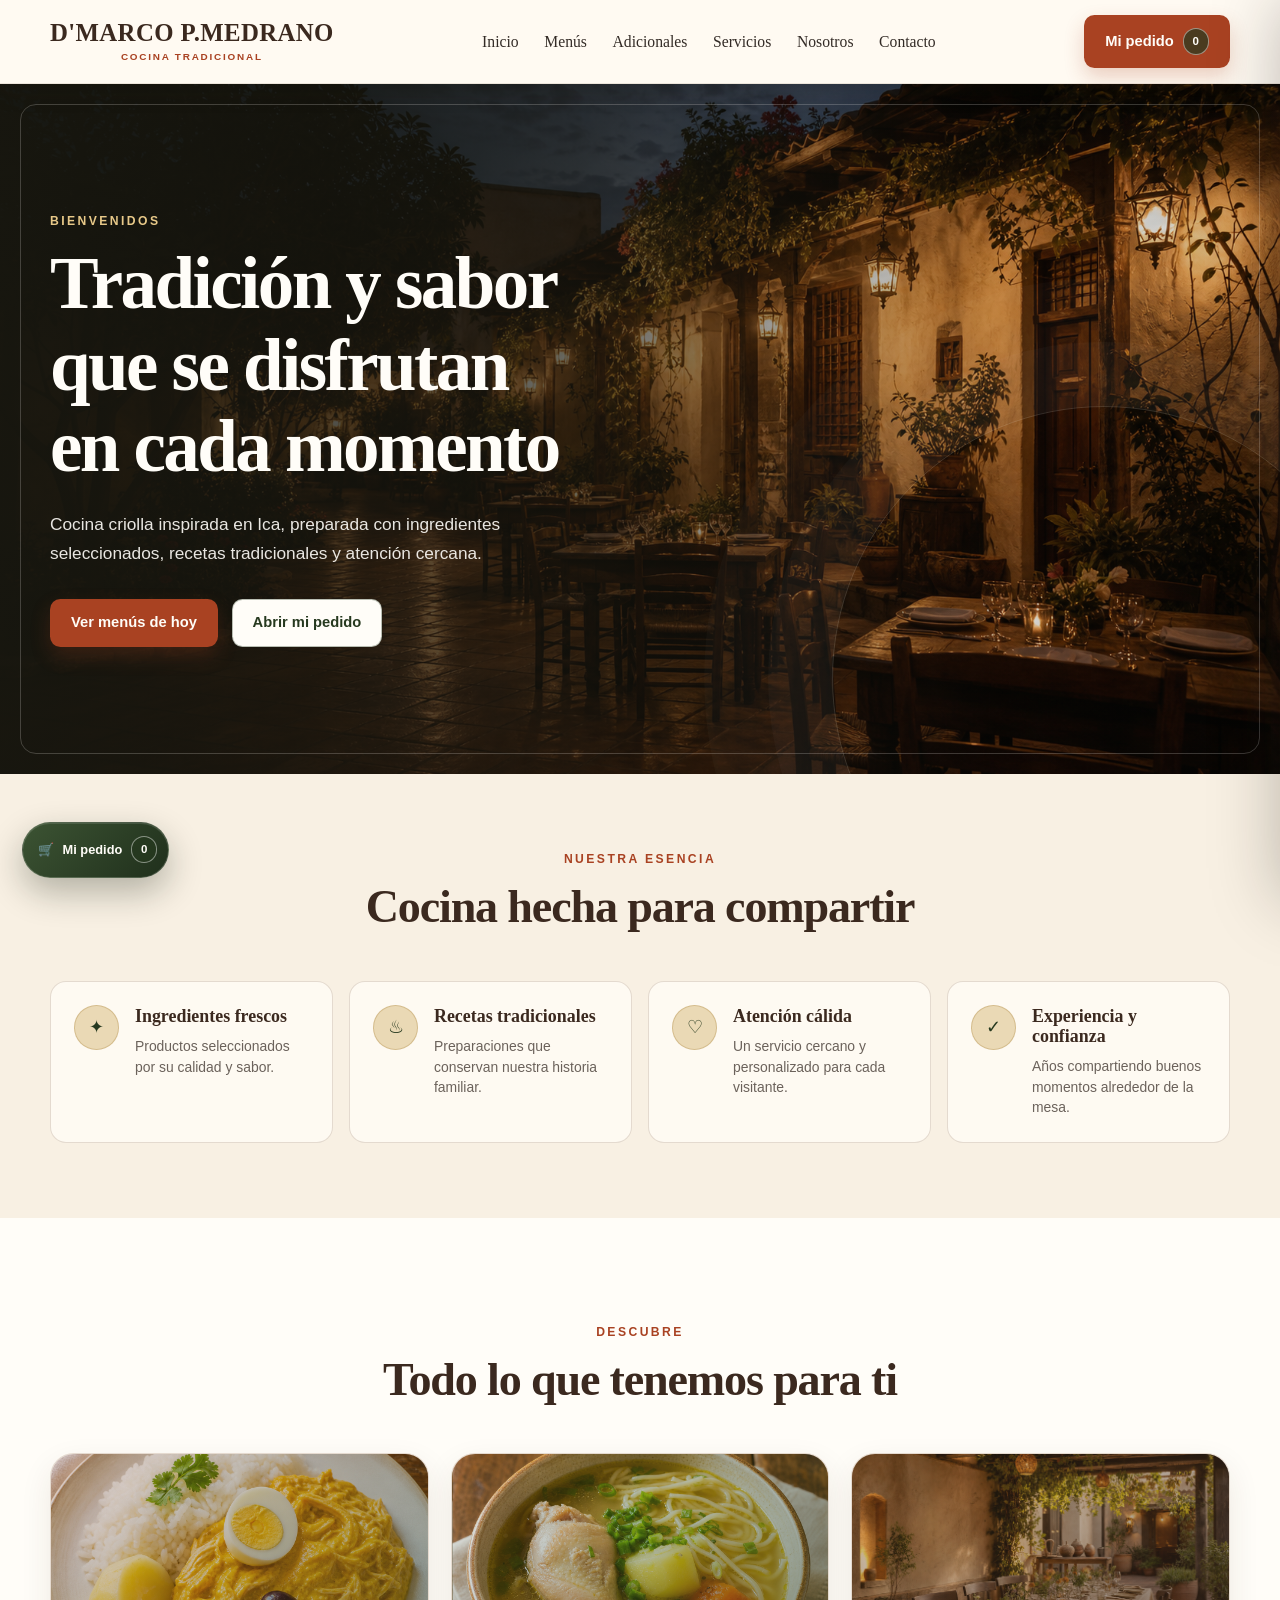
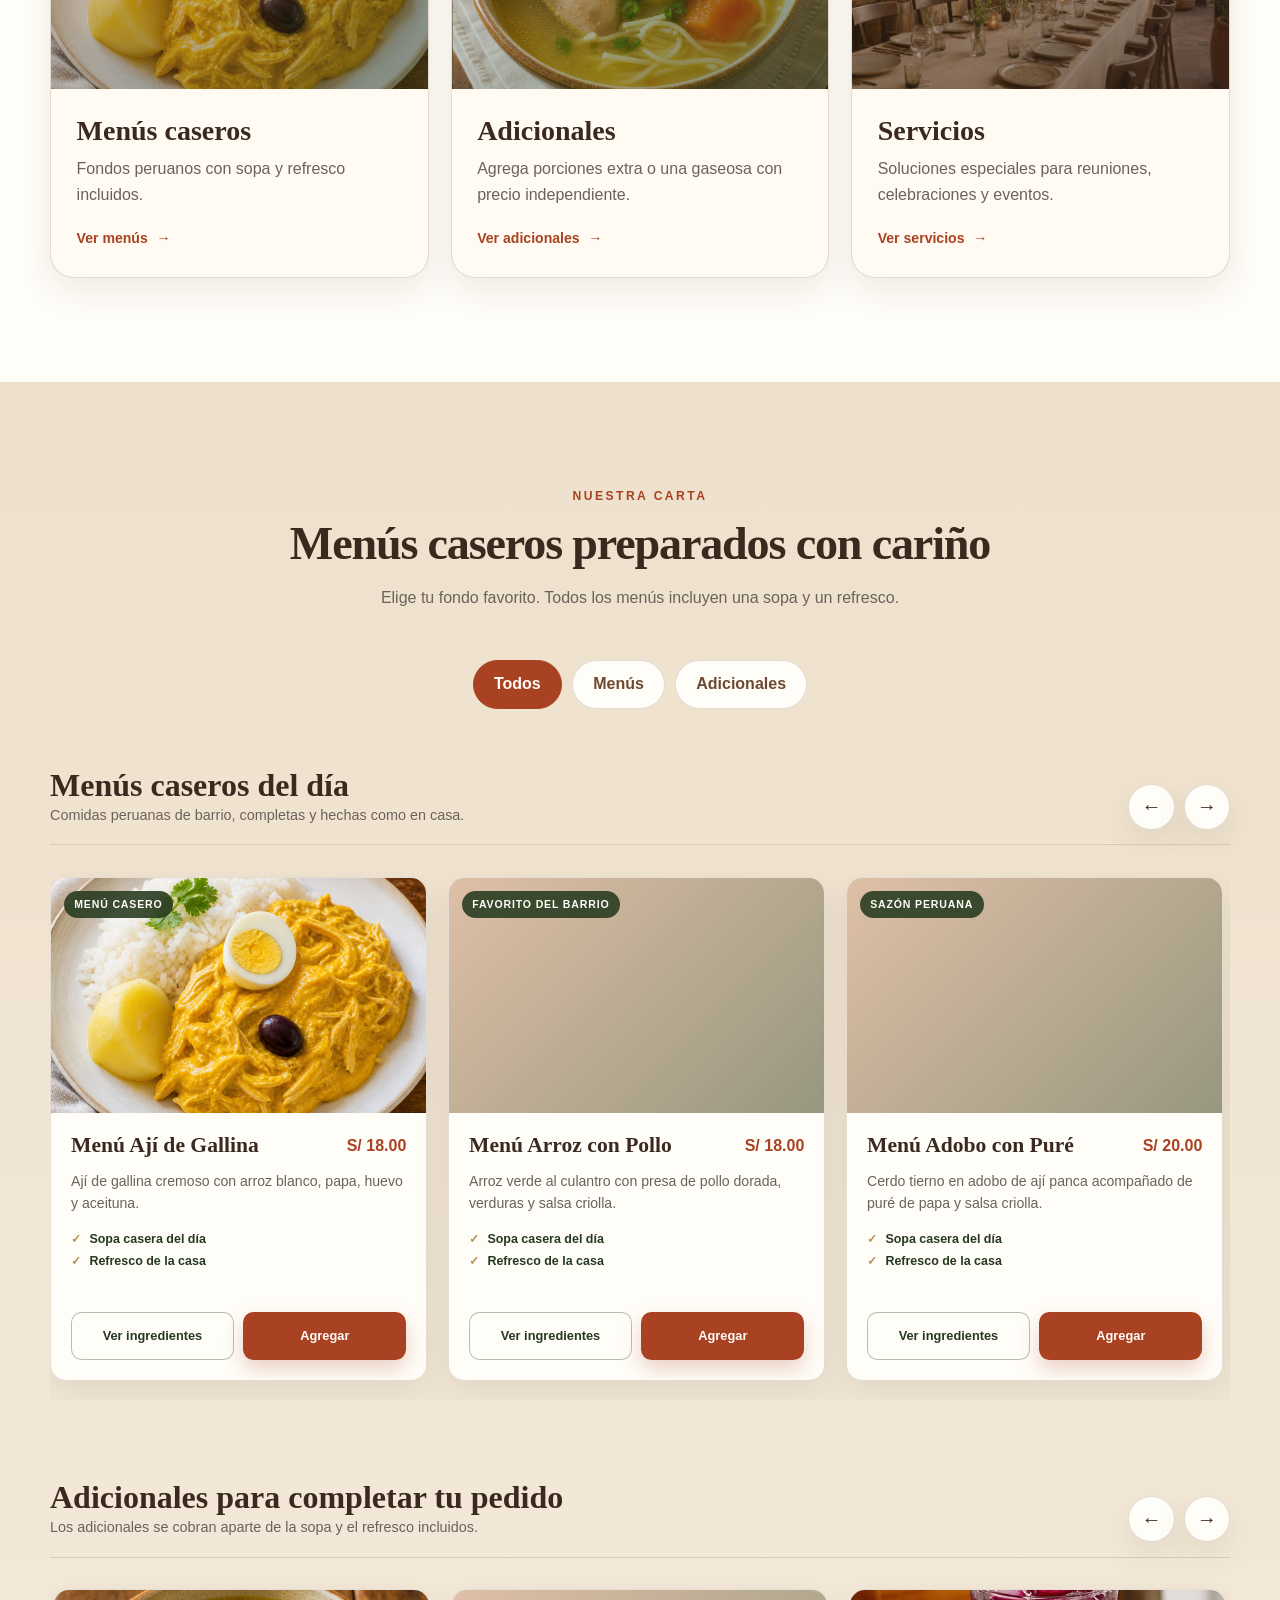
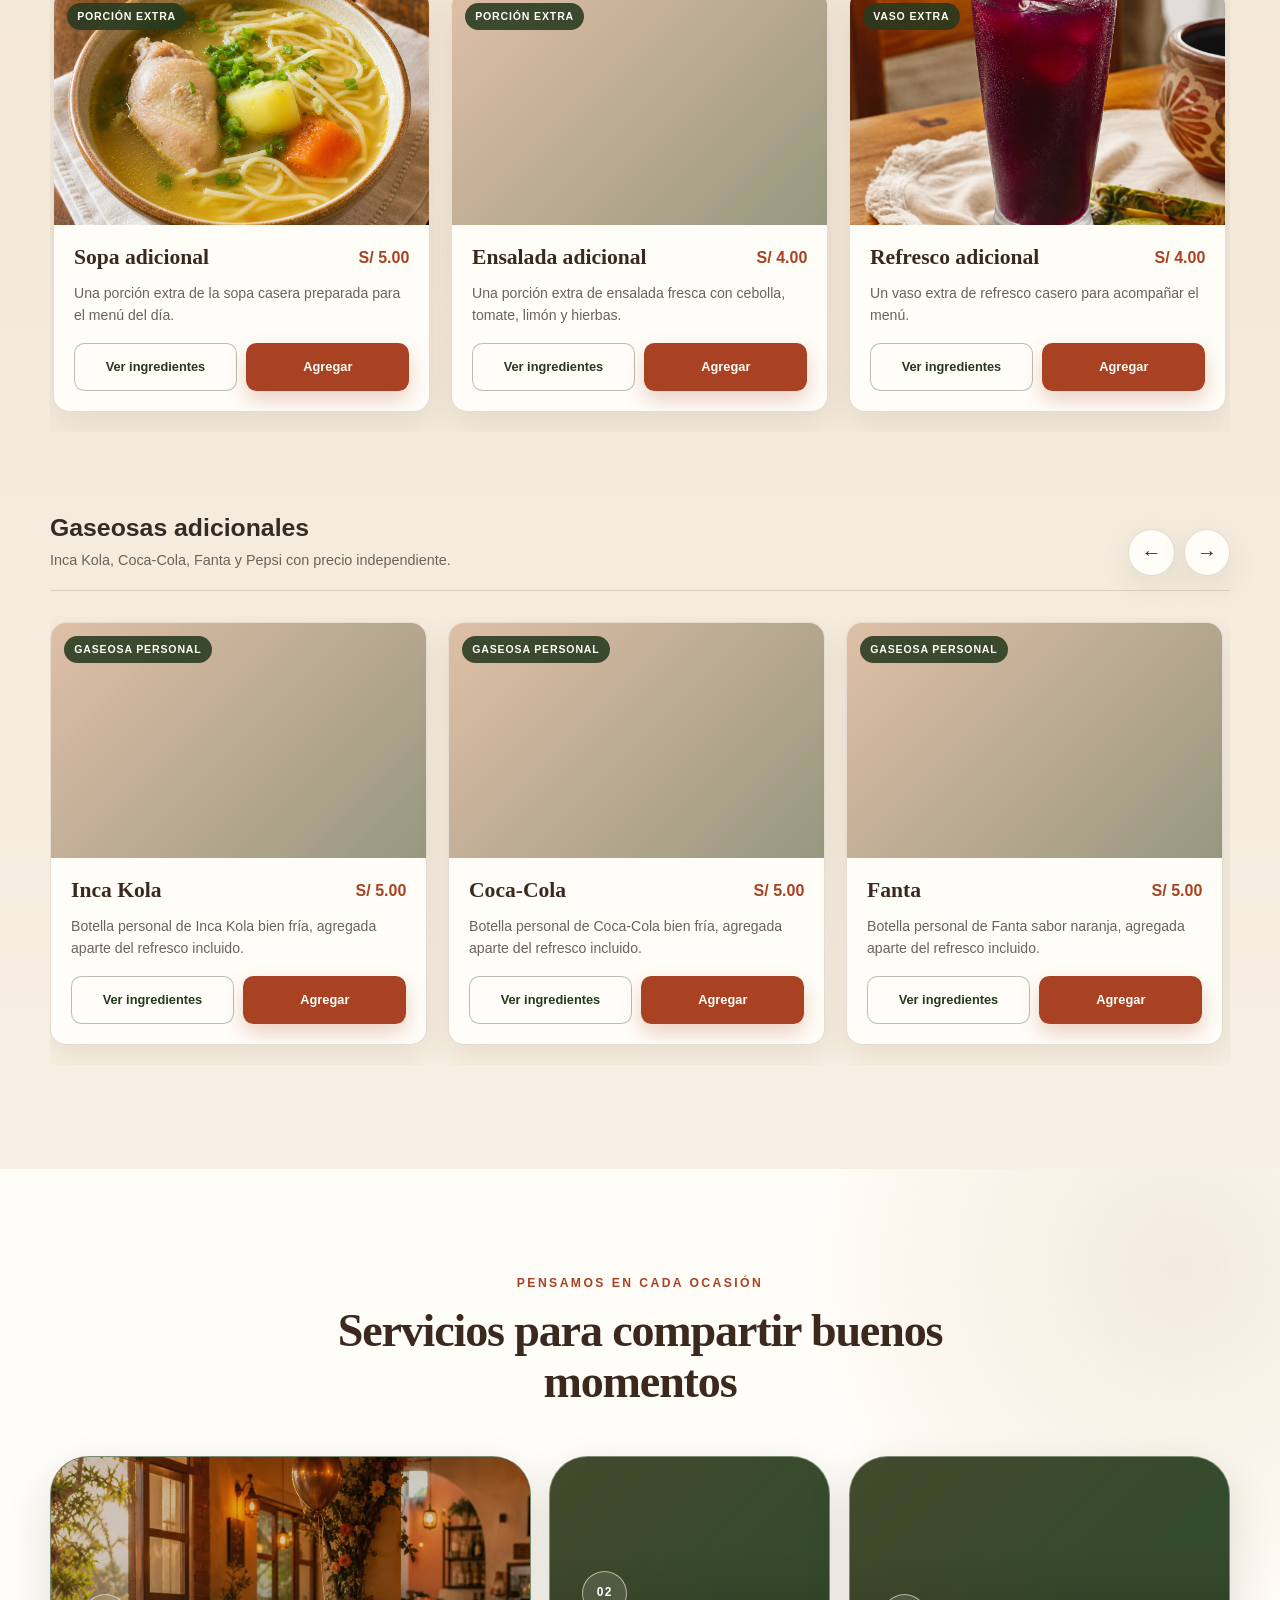
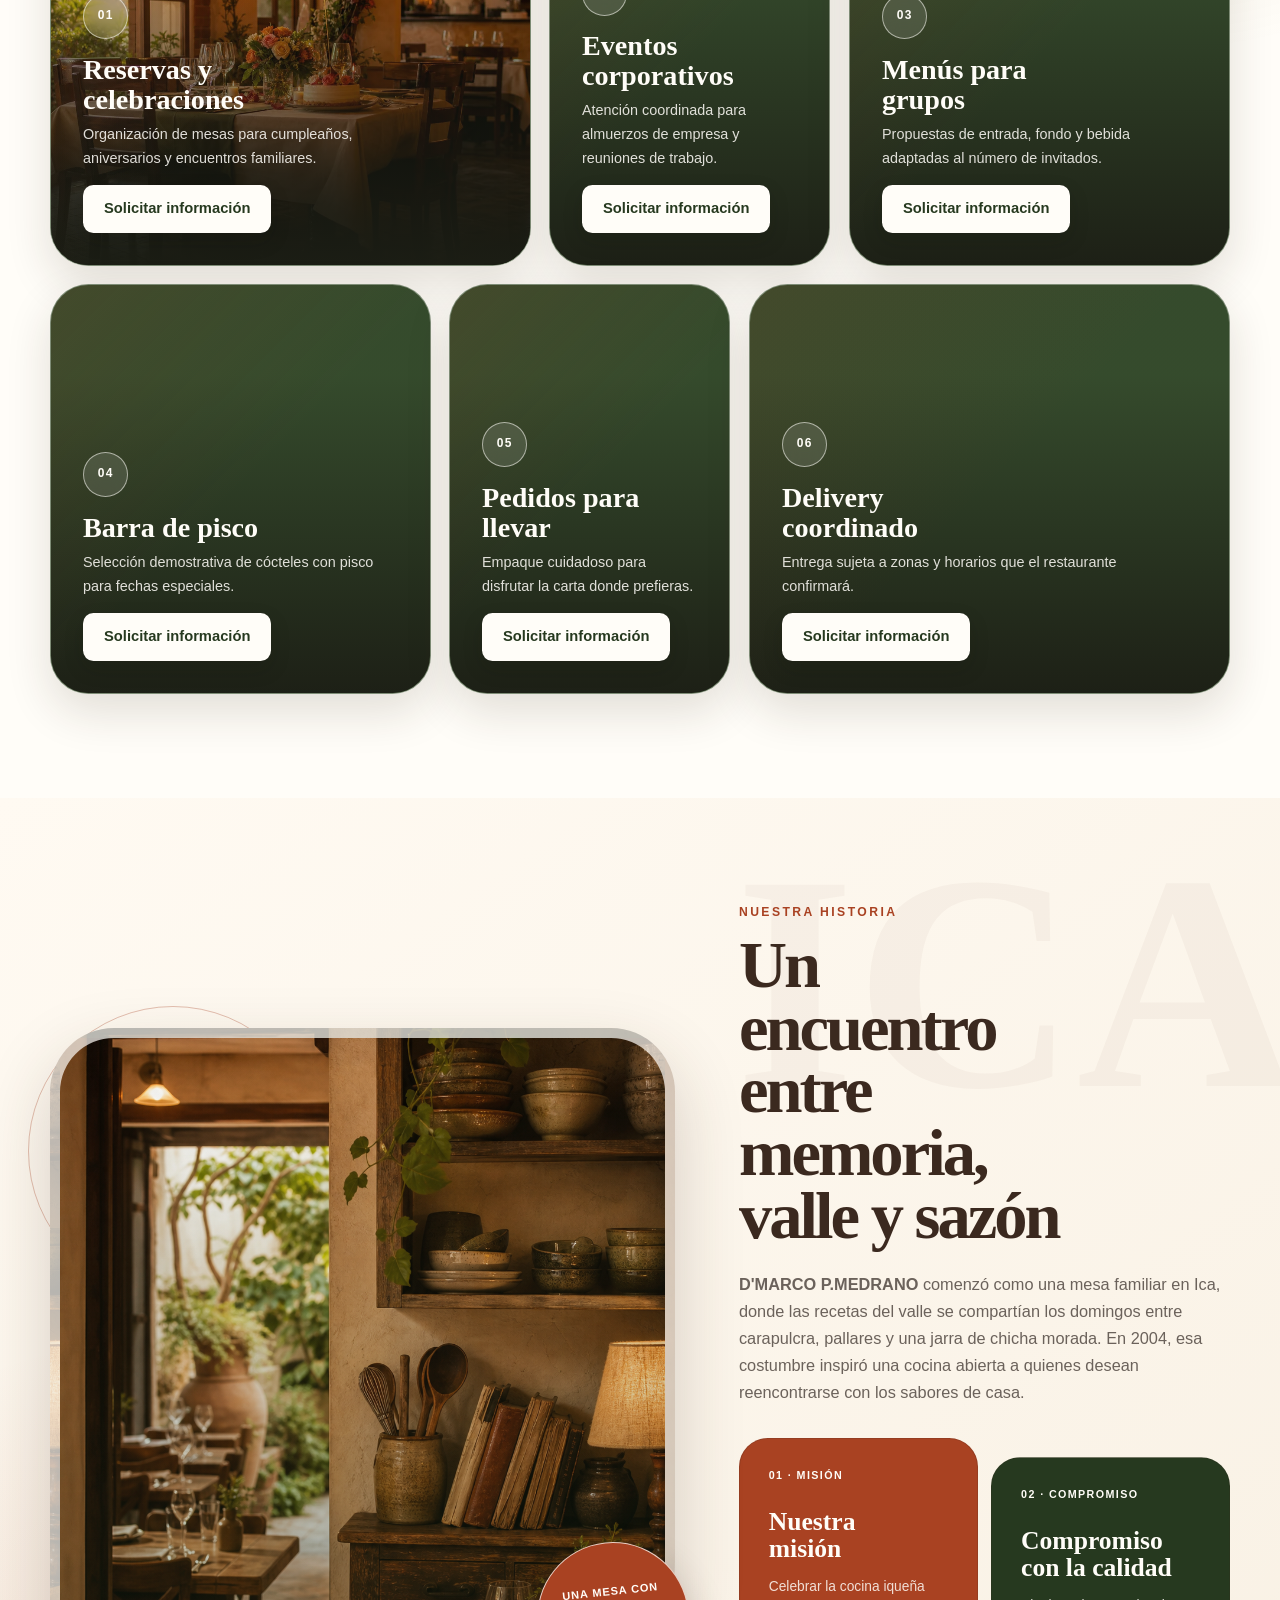
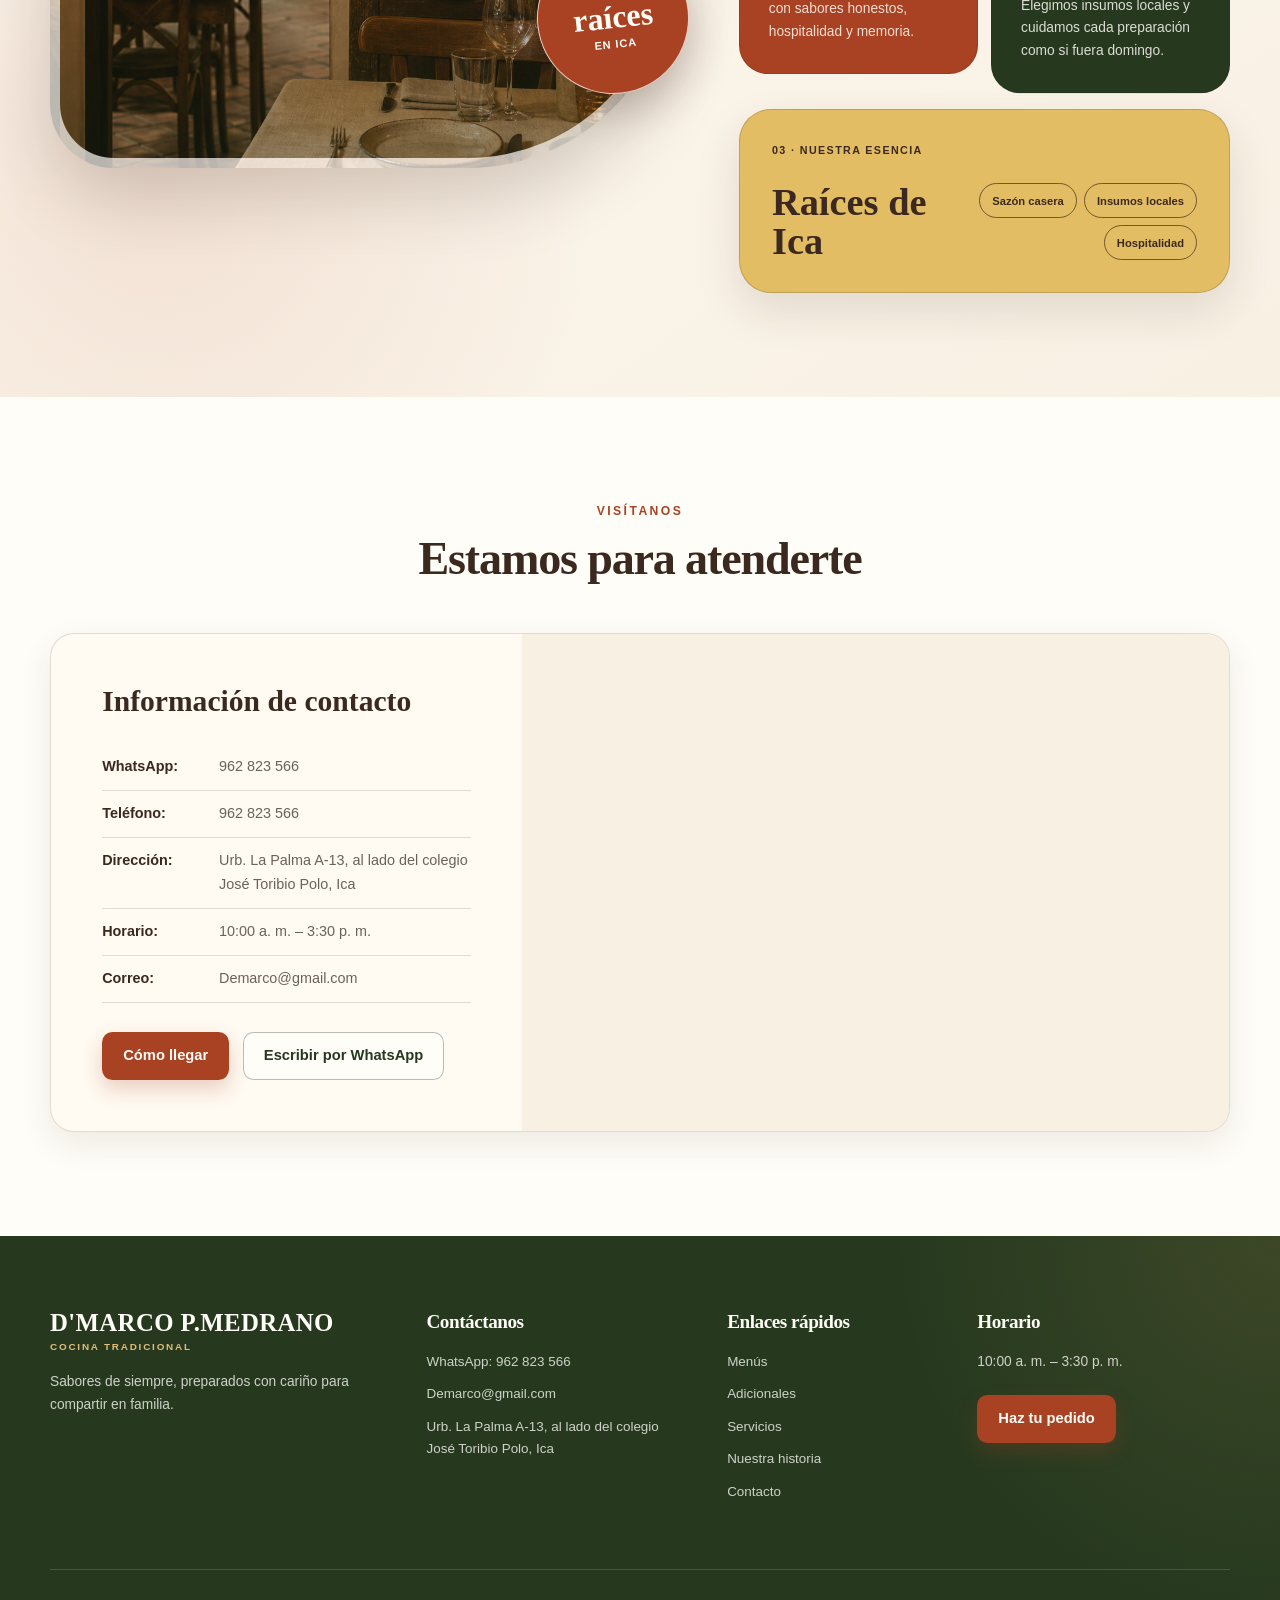
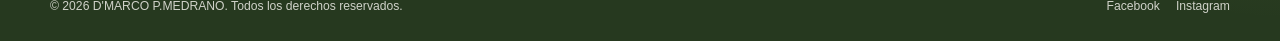
==== commit 685c13e1: "Agregar pedidos para llevar y control de stock" ====
--- a/index.html
+++ b/index.html
@@ -563,6 +563,17 @@
                 <option value="12">Mesa 12</option>
               </select>
             </label>
+
+            <label class="opcion-para-llevar">
+              <input type="checkbox" name="paraLlevar" id="pedido-para-llevar" value="si">
+              <span>
+                <strong>Preparar este pedido para llevar</strong>
+                <small>
+                  Opción adicional para clientes que están en el restaurante y desean llevar
+                  el pedido a casa.
+                </small>
+              </span>
+            </label>
           </div>
 
           <div class="formulario-pedido__grupo formulario-delivery" id="campos-pedido-delivery" hidden>
--- a/css/styles.css
+++ b/css/styles.css
@@ -1848,6 +1848,36 @@
   display: none;
 }
 
+.formulario-pedido .opcion-para-llevar {
+  display: grid;
+  grid-template-columns: auto 1fr;
+  align-items: start;
+  gap: 0.65rem;
+  padding: 0.85rem;
+  border: 1px dashed rgba(169, 66, 34, 0.48);
+  border-radius: var(--radio-pequeno);
+  background: rgba(169, 66, 34, 0.045);
+  cursor: pointer;
+}
+
+.opcion-para-llevar input {
+  width: 1.05rem;
+  height: 1.05rem;
+  margin-top: 0.18rem;
+  accent-color: var(--color-terracota);
+}
+
+.opcion-para-llevar span {
+  display: grid;
+  gap: 0.18rem;
+}
+
+.opcion-para-llevar small {
+  color: var(--color-texto-suave);
+  font-weight: 550;
+  line-height: 1.4;
+}
+
 .formulario-delivery {
   padding: 0.9rem;
   border: 1px solid rgba(181, 145, 80, 0.38);
--- a/css/panels.css
+++ b/css/panels.css
@@ -755,6 +755,53 @@
   gap: 0.4rem;
 }
 
+.producto-admin__stock {
+  display: grid;
+  grid-template-columns: 1fr auto;
+  align-items: end;
+  gap: 0.4rem;
+  margin-top: 0.65rem;
+  padding-top: 0.65rem;
+  border-top: 1px solid var(--color-borde);
+}
+
+.producto-admin__stock label {
+  display: grid;
+  gap: 0.2rem;
+  color: var(--color-marron-oscuro);
+  font-size: 0.7rem;
+  font-weight: 800;
+}
+
+.producto-admin__stock input {
+  width: 100%;
+  min-width: 0;
+  padding: 0.55rem;
+  border: 1px solid var(--color-borde);
+  border-radius: var(--radio-pequeno);
+}
+
+.producto-admin__estado-stock {
+  width: fit-content;
+  margin: 0.38rem 0 0;
+  padding: 0.22rem 0.48rem;
+  border-radius: 999px;
+  color: var(--color-verde);
+  background: rgba(41, 83, 56, 0.1);
+  font-size: 0.65rem;
+  font-weight: 850;
+}
+
+.producto-admin__estado-stock--bajo {
+  color: #8a5a08;
+  background: rgba(214, 153, 39, 0.15);
+}
+
+.producto-admin__estado-stock--agotado {
+  color: var(--color-terracota);
+  background: rgba(169, 66, 34, 0.12);
+}
+
 .producto-admin__precio label {
   display: grid;
   gap: 0.2rem;
